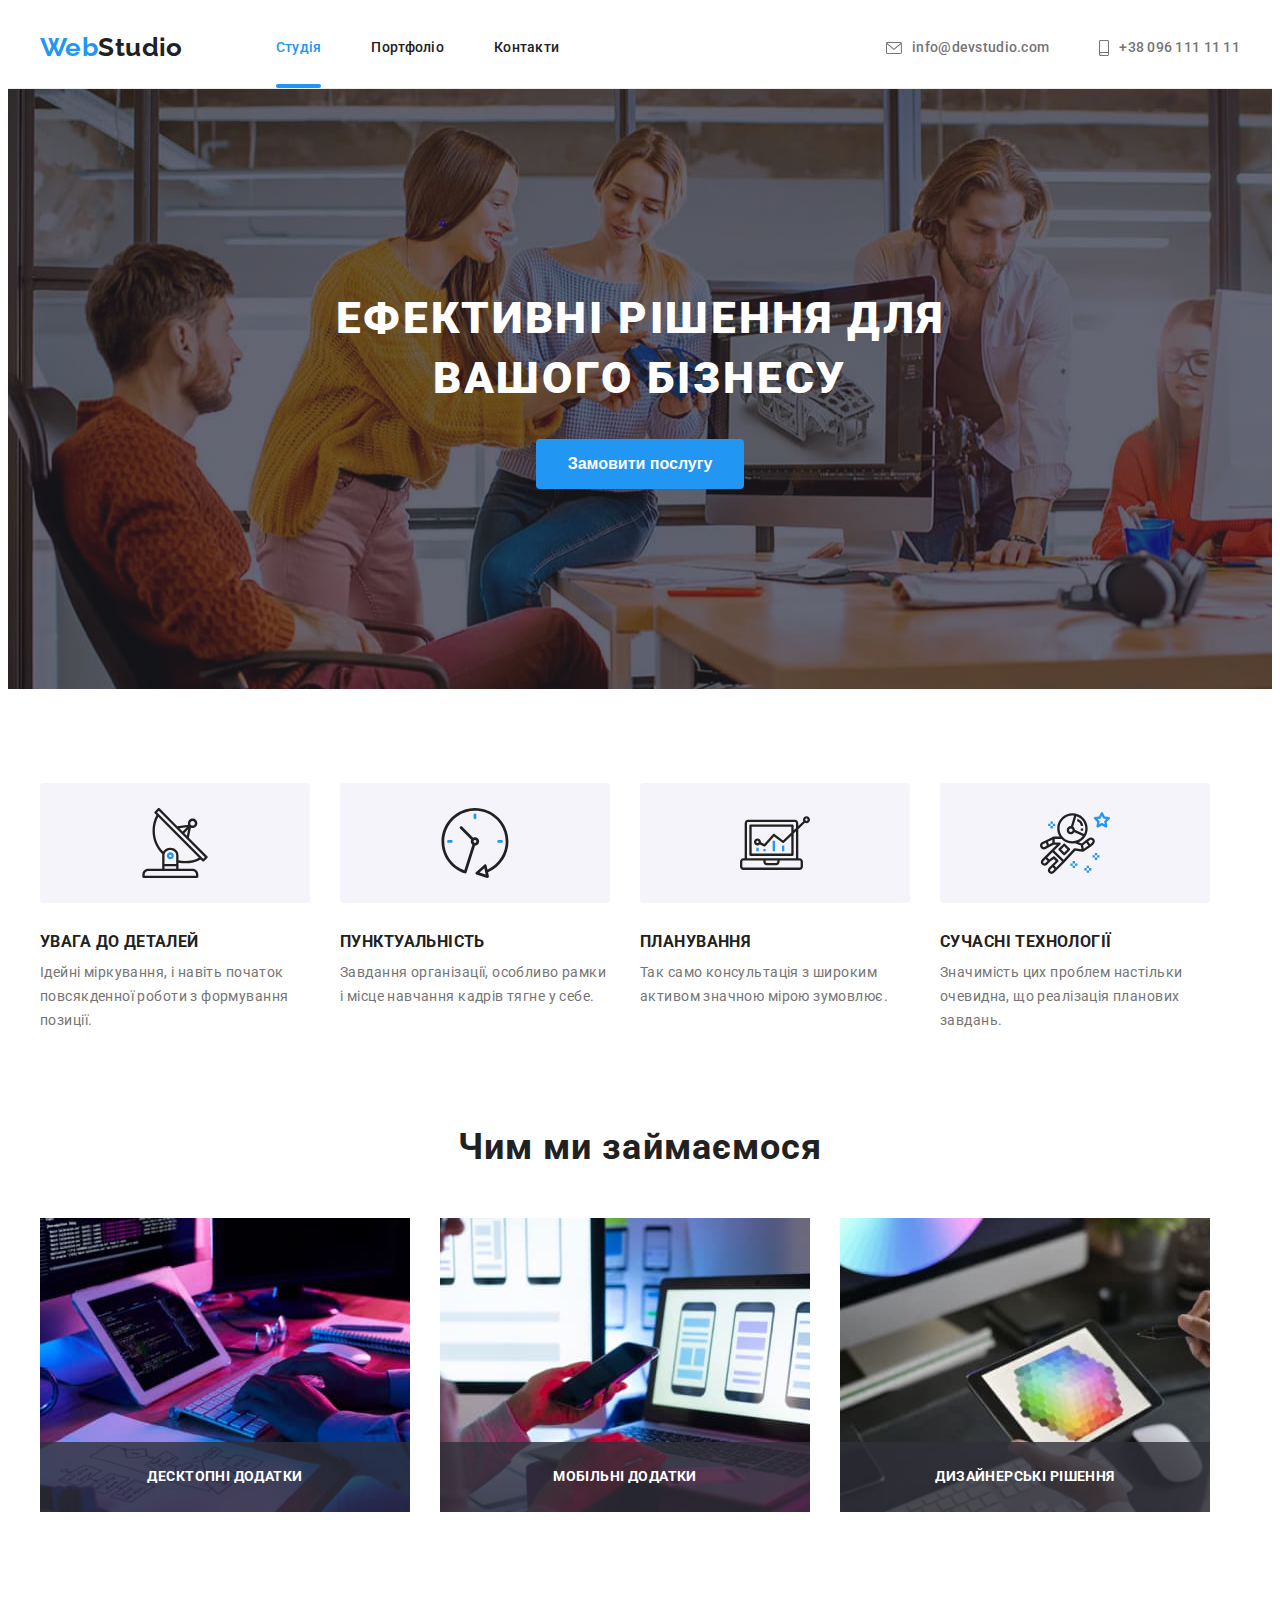
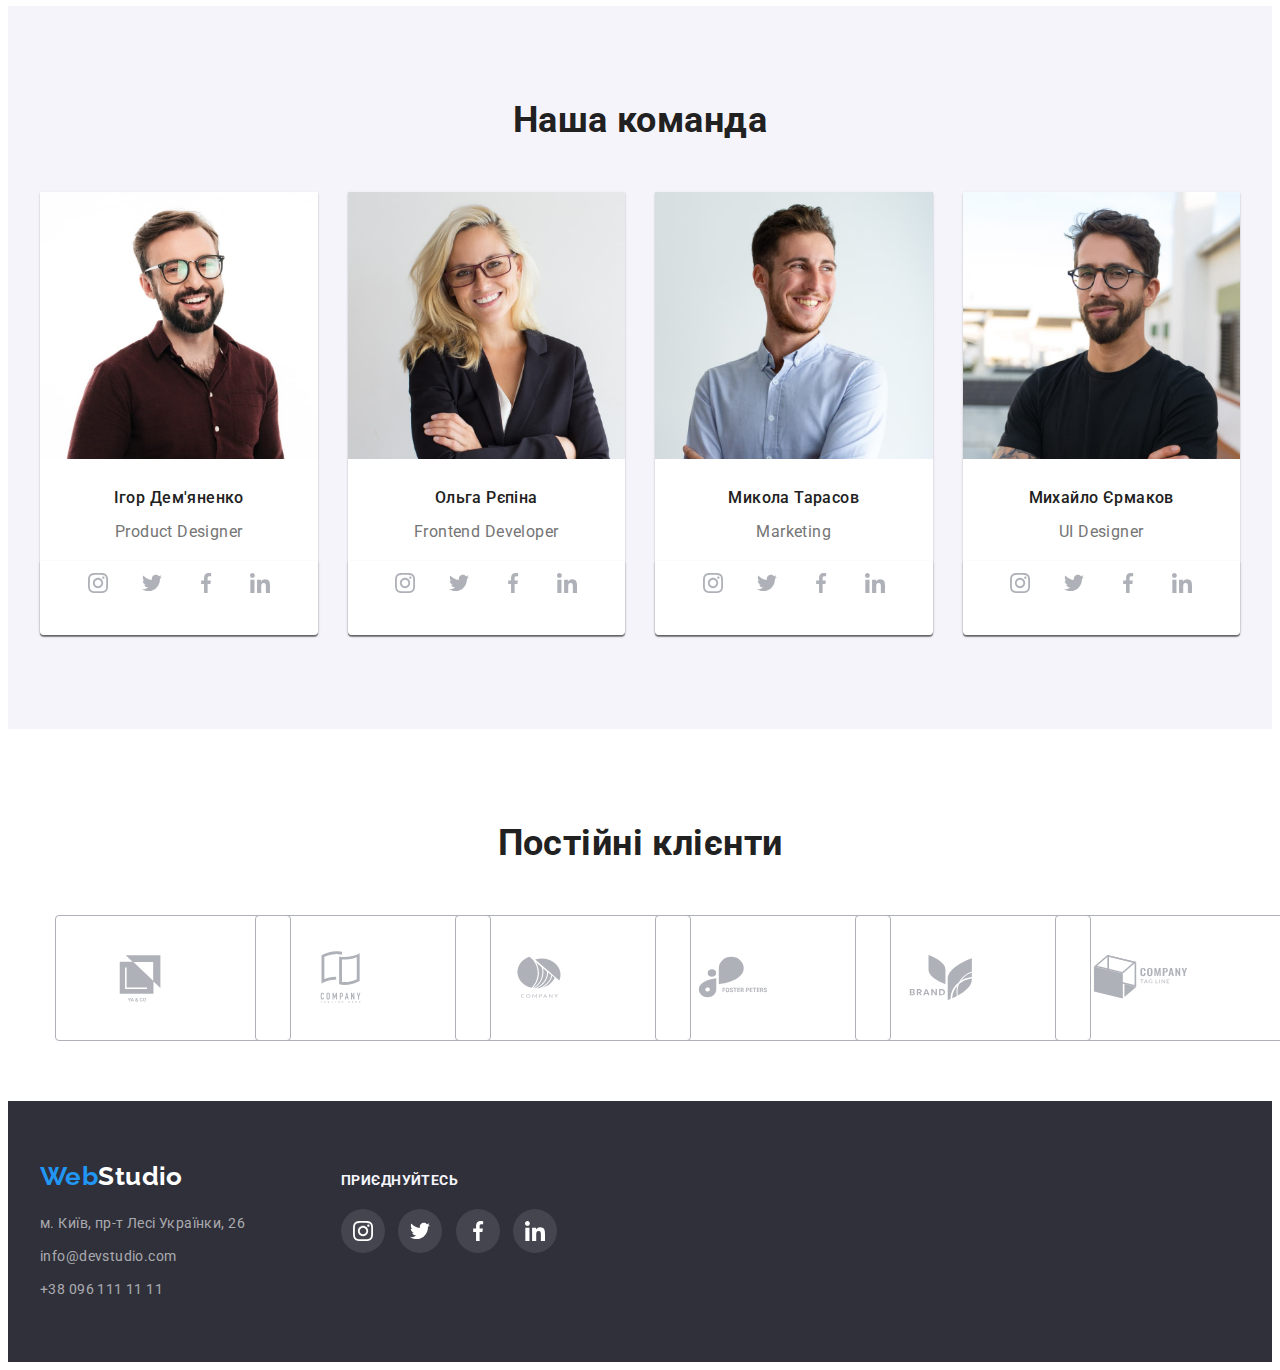
==== index.html @ e8ef4689 "change" ====
<!DOCTYPE html>
<html lang="uk">
<head>
    <meta charset="UTF-8">
    <meta http-equiv="X-UA-Compatible" content="IE=edge">
    <meta name="viewport" content="width=device-width, initial-scale=1.0">
    <title>WebStudio</title>
    <link rel="preconnect" href="https://fonts.googleapis.com">
    <link rel="preconnect" href="https://fonts.gstatic.com" crossorigin>
    <link href="https://fonts.googleapis.com/css2?family=Raleway:wght@700&family=Roboto:wght@400;500;700;900&display=swap" rel="stylesheet">
    <link rel="stylesheet" href="https://cdnjs.cloudflare.com/ajax/libs/modern-normalize/1.1.0/modern-normalize.min.css" integrity="sha512-wpPYUAdjBVSE4KJnH1VR1HeZfpl1ub8YT/NKx4PuQ5NmX2tKuGu6U/JRp5y+Y8XG2tV+wKQpNHVUX03MfMFn9Q==" crossorigin="anonymous" referrerpolicy="no-referrer" />
    <link rel="stylesheet" href="./css/style.css">
</head>
<body>
    <!--Шапка-->
    <header class="head-top">
    <div class="container main-nav">   
        <a href="./index.html" class="logo"> <span class="logo-web">Web</span>Studio</a>
        <!--Навігація по сайті-->
        <nav class="nav">
            <ul class="site-nav">
                <li class="item-nav">
                   <a href="./index.html" class="header-link  navs-item current">Студія</a> 
                </li>
                <li class="item-nav">
                    <a href="./portfolio.html" class="header-link after navs-item  ">Портфоліо</a>
                </li>
                <li class="item-nav">
                    <a href="" class="header-link navs-item after ">Контакти</a>
                </li>
            </ul>
        </nav>
        <!--Контакти-->
        <ul class="auth-nav">
            <li class="item-nav">
                <a href="mailto:info@devstudio.com" class="header-link"><svg width="16" height="12" class="icon-mail">
                    <use href="./images/icons.svg#icon-letter"></use>
                 </svg>info@devstudio.com</a>
            </li>
            <li class="item-nav">
                <a href="tel:+380961111111" class="header-link"><svg width="10" height="16" class="icon-mail">
                    <use href="./images/icons.svg#icon-tel"></use>
                 </svg>+38 096 111 11 11</a>
            </li>
        </ul>
    </div>
    </header>
    <main>
        <!--Герой-->
    
        <section class="section section-hero ">
            <h1 class="hero-title">Ефективні рішення для вашого бізнесу</h1>
            <button type="button" class="button-style" data-modal-open>Замовити послугу</button>
        </section>


    <section class="section section-benefits ">
        <div class="container">
            <!--Наші переваги-->
            <h2 class="title-benefits visually-hidden">Наші переваги</h2>
            <ul class="list-benefits">         
                <li class="list-item">
                    <div class="privileges-item">
                    <svg width="70" height="70" class="our-icons" >
                        <use class="our" href="./images/icons.svg#icon-antenna"></use>
                    </svg>
                    </div>
                    <h3 class="list-title">УВАГА ДО ДЕТАЛЕЙ</h3>
                    <p class="paragraph">Ідейні міркування, і навіть початок  повсякденної роботи з формування позиції.</p>
                </li>               
                <li class="list-item">
                    <div class="privileges-item">
                    <svg width="70" height="70" class="our-icons" >
                        <use href="./images/icons.svg#icon-clock"></use>
                    </svg>
                    </div>
                    <h3 class="list-title">ПУНКТУАЛЬНІСТЬ</h3>
                    <p class="paragraph">Завдання організації, особливо рамки і місце навчання кадрів тягне у себе.</p>
                </li>
                <li class="list-item">
                    <div class="privileges-item">
                    <svg width="70" height="70" class="our-icons">
                        <use href="./images/icons.svg#icon-diagram"></use>
                    </svg>
                    </div>
                    <h3 class="list-title">ПЛАНУВАННЯ</h3>
                    <p class="paragraph">Так само консультація з широким активом значною мірою зумовлює.</p>
                </li>
                <li class="list-item">
                    <div class="privileges-item">
                    <svg width="70" height="70" class="our-icons">
                        <use href="./images/icons.svg#icon-astronaut"></use>
                    </svg>
                    </div>
                    <h3 class="list-title">СУЧАСНІ ТЕХНОЛОГІЇ</h3>
                    <p class="paragraph">Значимість цих проблем настільки очевидна, що реалізація планових завдань.</p>
                </li>
            </ul>
        </div>
    </section>
        <!--Чим ми займаємося-->
    <section class="section section-work nopadding">
        <div class="container">
            <h2 class="section-work-title">Чим ми займаємося</h2>
            <ul class="list-work">
                <li class="item-do">
                    <div class="item-div-img">
                        <img  class="img-item" src="./images/img.jpg" width="370" height="294" alt="Верстка">
                    </div>
                    <div class="item-p">
                        <p class="paragraph-item">Десктопні додатки</p>
                    </div>
                </li>
                <li class="item-do">
                    <div class="item-div-img">
                        <img  class="img-item" src="./images/img2.jpg" width="370" height="294" alt="Дизайн">
                    </div>
                    <div class="item-p">
                        <p class="paragraph-item">Мобільні додатки</p>
                    </div>
                </li>
                <li class="item-do">
                    <div class="item-div-img">
                        <img  class="img-item" src="./images/img3.jpg" width="370" height="294" alt="Оформлення">
                    </div>
                    <div class="item-p">
                        <p class="paragraph-item">Дизайнерські рішення</p>
                    </div>
                </li>
            </ul>
        </div>
    </section>
        <!--Наша команда-->
    <section class="section section-team">
        <div class="container">
            <h2 class="section-title">Наша команда</h2>
            <ul class="team">
                <li class="team-list">
                    <img class="team-picks" src="./images/igor.jpg" width="270" height="260" alt="Ігор Дем'яненко">
                    <h3 class="team-title">Ігор Дем'яненко</h3>
                    <p class="paragraph-team">Product Designer</p>
                    <ul class="team-list team-list-socialm">
                        <li class="team-item-socialm">
                            <a href="#" class="team-soc-link link">
                                <svg width="20" height="20" class="team-soc-icon">
                                <use href="./images/icons.svg#icon-instagram"></use>
                                </svg>
                            </a>
                        </li>
                        <li class="team-item-socialm">
                            <a href="#" class="team-soc-link link">
                                <svg  width="20" height="20" class="team-soc-icon">
                                <use href="./images/icons.svg#icon-twitter-1"></use>
                                </svg>
                            </a>
                        </li>
                        <li class="team-item-socialm">
                            <a href="#" class="team-soc-link link">
                                <svg  width="20" height="20" class="team-soc-icon">
                                <use href="./images/icons.svg#icon-facebook"></use>
                                </svg>
                            </a>
                        </li>
                        <li class="team-item-socialm">
                            <a href="#" class="team-soc-link link">
                                <svg width="20" height="20" class="team-soc-icon">
                                <use href="./images/icons.svg#icon-linkedin"></use>
                                </svg>
                            </a>
                        </li>
                    </ul>
                </li>
                <li class="team-list">
                    <img class="team-picks" src="./images/olga.jpg" width="270" height="260" alt="Ольга Рєпіна">
                    <h3 class="team-title">Ольга Рєпіна</h3>
                    <p class="paragraph-team">Frontend Developer</p>
                    <ul class="team-list team-list-socialm">
                        <li class="team-item-socialm">
                            <a href="#" class="team-soc-link link">
                            <svg width="20" height="20" class="team-soc-icon">
                            <use href="./images/icons.svg#icon-instagram"></use>
                            </svg>
                            </a>
                        </li>
                        <li class="team-item-socialm">
                            <a href="#" class="team-soc-link link">
                                <svg  width="20" height="20" class="team-soc-icon">
                                <use href="./images/icons.svg#icon-twitter-1"></use>
                                </svg>
                            </a>
                        </li>
                        <li class="team-item-socialm">
                            <a href="#" class="team-soc-link link">
                                <svg  width="20" height="20" class="team-soc-icon">
                                <use href="./images/icons.svg#icon-facebook"></use>
                                </svg>
                            </a>
                        </li>
                        <li class="team-item-socialm">
                            <a href="#" class="team-soc-link link">
                                <svg width="20" height="20" class="team-soc-icon">
                                <use href="./images/icons.svg#icon-linkedin"></use>
                                </svg>
                            </a>
                        </li>
                    </ul>
                </li>
                <li class="team-list">
                    <img class="team-picks" src="./images/mykola.jpg" width="270" height="260" alt="Микола Тарасов">
                    <h3 class="team-title">Микола Тарасов</h3>
                    <p class="paragraph-team">Marketing</p>
                    <ul class="team-list team-list-socialm">
                        
                        <li class="team-item-socialm">
                            <a href="#" class="team-soc-link link">
                                <svg width="20" height="20" class="team-soc-icon">
                                <use href="./images/icons.svg#icon-instagram"></use>
                                </svg>
                                </a>
                        </li>
                        <li class="team-item-socialm">
                            <a href="#" class="team-soc-link link">
                                <svg  width="20" height="20" class="team-soc-icon">
                                <use href="./images/icons.svg#icon-twitter-1"></use>
                                </svg>
                            </a>
                        </li>
                        <li class="team-item-socialm">
                            <a href="#" class="team-soc-link link">
                                <svg  width="20" height="20" class="team-soc-icon">
                                <use href="./images/icons.svg#icon-facebook"></use>
                                </svg>
                            </a>
                        </li>
                        <li class="team-item-socialm">
                            <a href="#" class="team-soc-link link">
                                <svg width="20" height="20" class="team-soc-icon">
                                <use href="./images/icons.svg#icon-linkedin"></use>
                                </svg>
                            </a>
                        </li>
                    </ul>
                </li>
                <li class="team-list">
                    <img class="team-picks" src="./images/mykhailo.jpg" width="270" height="260" alt="Михайло Єрмаков">
                    <h3 class="team-title">Михайло Єрмаков</h3>
                    <p class="paragraph-team">UI Designer</p>
                    <ul class="team-list team-list-socialm">
                        
                        <li class="team-item-socialm">
                            <a href="#" class="team-soc-link link">
                                <svg width="20" height="20" class="team-soc-icon">
                                <use href="./images/icons.svg#icon-instagram"></use>
                                </svg>
                                </a>
                        </li>
                        <li class="team-item-socialm">
                            <a href="#" class="team-soc-link link">
                                <svg  width="20" height="20" class="team-soc-icon">
                                <use href="./images/icons.svg#icon-twitter-1"></use>
                                </svg>
                            </a>
                        </li>
                        <li class="team-item-socialm">
                            <a href="#" class="team-soc-link link">
                                <svg  width="20" height="20" class="team-soc-icon">
                                <use href="./images/icons.svg#icon-facebook"></use>
                                </svg>
                            </a>
                        </li>
                        <li class="team-item-socialm">
                            <a href="#" class="team-soc-link link">
                                <svg width="20" height="20" class="team-soc-icon">
                                <use href="./images/icons.svg#icon-linkedin"></use>
                                </svg>
                            </a>
                        </li>
                    </ul>
                </li>
            </ul>
        </div>
    </section>
    <!--Постійні клієнти-->
    <section class="section section-clients">
        <div class="container clients-div">
        <h2 class="client-title">Постійні клієнти</h2>
            <ul class="list-client">
                <li class="company ">
                 <a class="client-item" href="#">
                    <svg class="icon-clients" >
                        <use href="./images/icons.svg#icon-Logo1n"></use>
                    </svg>
                 </a>
                </li>
                <li class="company">
                    <a class="client-item" href="#">
                        <svg class="icon-clients" >
                            <use href="./images/icons.svg#icon-Logo-2"></use>
                        </svg>
                     </a>                
                </li>
                <li class="company">
                    <a class="client-item" href="#">
                        <svg class="icon-clients" >
                            <use href="./images/icons.svg#icon-Logo-3"></use>
                        </svg>
                     </a>      
                </li>
                <li class="company">
                    <a class="client-item" href="#">
                        <svg class="icon-clients">
                            <use href="./images/icons.svg#icon-Logo4"></use>
                        </svg>
                     </a>      
                </li>
                <li class="company">
                    <a class="client-item" href="#">
                        <svg class="icon-clients" >
                            <use href="./images/icons.svg#icon-Logo-5"></use>
                        </svg>
                     </a>      
                </li>
                <li class="company">
                    <a class="client-item" href="#">
                        <svg class="icon-clients" >
                            <use href="./images/icons.svg#icon-Logo-6"></use>
                        </svg>
                     </a>      
                </li>
            </ul>
        </div>
    </section>
</main>
    <!--Підвал-->
    <footer class="footer">
        <div class="container footer-item">
        <div class="adress-div">
            <a href="./index.html" class="logo-footer"><span class="logo-web">Web</span>Studio</a>
            <address class="address">
                <ul class="site-nav-footer">
                    <li>
                        <a href="https://goo.gl/maps/zZceFbnyoAsrNm7R6" class="address-items" rel="noreferrer noopener" target="_blank">м. Київ, пр-т Лесі Українки, 26</a>
                    </li>
                    <li>
                        <a href="mailto:info@devstudio.com" class="address-items">info@devstudio.com</a>
                    </li>
                    <li>
                        <a href="tel:+380961111111" class="address-items">+38 096 111 11 11</a>
                    </li>
                </ul>
            </address>
        </div>
            <div class="div-fot">
                <p class="footer-paragraph">приєднуйтесь</p>
                <ul class="footer-list">
                    <li class="footer-soc-lincs">
                        <a class="footer-icon-linc" href="#">
                            <svg class="icons-svg" width="20" height="20">
                                <use href="./images/icons.svg#icon-instagram"></use>
                            </svg>
                        </a>
                    </li>
                    <li class="footer-soc-lincs">
                        <a class="footer-icon-linc" href="#">
                            <svg  class="icons-svg" width="20" height="20">
                                <use href="./images/icons.svg#icon-twitter-1"></use>
                            </svg>
                        </a>
                    </li>
                    <li class="footer-soc-lincs">
                        <a class="footer-icon-linc" href="#">
                            <svg class="icons-svg" width="20" height="20">
                                <use href="./images/icons.svg#icon-facebook"></use>
                            </svg>
                        </a>
                    </li>
                    <li class="footer-soc-lincs">
                        <a class="footer-icon-linc" href="#">
                            <svg class="icons-svg" width="20" height="20">
                                <use href="./images/icons.svg#icon-linkedin"></use>
                            </svg>
                        </a>
                    </li>
                </ul>
            </div>
        </div>
        </footer>
        <div class="backdrop is-hidden" data-modal>
                <div class="modal">
                    <button type="button" class="close" data-modal-close>
                        <svg class="icons-svg-char" >
                            <use href="./images/icons.svg#icon-char"></use>
                        </svg>
                        </button>
                </div>
            </div> 
            <script src="./js/modal.js"></script> 
</body>
</html>
---- css/style.css ----
:root {
    --primary-text-color: #212121;
    --acent-color: #2196F3;
    --secondary-texy-color:#757575;
    --primary-fon-color: #ffffff;
    --secondary-fon-col: #F5F4FA;
    --darc-fon-color:#2F303A;
    --adres-color:rgba(255, 255, 255, 0.6);
    --work-fon-color:#F5F5F5;
    --header-border-color:#ECECEC;
    --color-cards-border: #EEEEEE;
    --background-color-hero: #C4C4C4;
    --border-clients-color: #AFB1B8;
    --bacjground-color-footer-lincs: rgba(255, 255, 255, 0.1);
    --primery-icon-color:#AFB1B8;
    --background-color-img: rgba(47, 48, 58, 0.8);
    --background-color-img-overley:rgba(33, 150, 243, 0.9);
    --background-color-modal-window: rgba(0, 0, 0, 0.2);
    --primary-cubic-bezir: cubic-bezier(0.4, 0, 0.2, 1);  
    --primary-padding-bottom: 10px;
    
    

}
/* Палітра кольорів сайту */
/* Колір header : #FFFFFF; */
/* Колір секції наші переваги, і footer :  #2F303A */
/* Колір секцій наші переваги, чим ми займаємося :  #F5F5F5; */
/* Колір секції Наша команда : #F5F4FA */
/* Акцент: #2196F3; */
/* колір тексту: #2196F3; */
/* колір другорядного тексту: #757575; */


/* ------------index.html------------*/

body {
    font-family: 'Roboto', 'sans-serif';
    color: var(--primary-text-color);
    background-color:var(--primary-fon-color);
    font-weight: 400;
    font-size: 14px;
    line-height: 1.7;
    letter-spacing: 0.03em;
}

h1, h2, h3, h4, h5, h6, p {
    margin: 0;
    
}

ul {
    padding: 0;
    margin: 0;
   

}
.section {
    padding-top: 94px;
    padding-bottom:  94px;
}


/* ------------Шапка------------*/
header .auth-nav {
    display: flex;
}

.head-top  {
    background-color: var(--primary-fon-color);
    border-bottom: 1px solid var(--header-border-color);
    
}


.logo {
    font-family: 'Raleway', 'sans-serif';
    font-weight: 700;
    font-size: 26px;
    line-height: 1.2;
    text-decoration: none;
    color: var(--primary-text-color); 
    margin-right: 93px;   
}
.logo-web {
    color: var(--acent-color)
}



/* ------------Навігація по сайті------------*/


.main-nav {
    display: flex;
    align-items: center;
}

.site-nav {
    color: var(--primary-text-color);
    display: flex;      
}

.nav {
    margin-right: auto;
}

.site-nav .item-nav:not(:last-child) {
    margin-right: 50px;
}

.site-nav .header-link,
.site-nav {
    color: var(--primary-text-color);   
   
}

.site-nav .header-link:hover,
.site-nav .header-link:focus {
    color: var(--acent-color);
}

.header-link:active {
    color: var(--acent-color);
}
.header-link {
    display: block;
    padding-top: 32px;
    padding-bottom: 32px;
    font-weight: 500;
    font-size: 14px;
    line-height: 1.14;
    letter-spacing: 0.02em;

    transition-property: background-color ;
    transition-duration: 250ms;
    transition-timing-function: cubic-bezier(0.4, 0, 0.2, 1); 
}

.auth-nav .item-nav + .item-nav {
    margin-left: 50px;
} 


.navs-item {
    position: relative;
    
}

.current::after {
    position: absolute;
    content: '';
    bottom: 0;
    left: 0;
    width: 100%;
    height: 4px;
    border-radius: 2px;
    background-color: var(--acent-color);

    
}


.navs-item.after::after {
    content: '';
    position: absolute;
    width: 100%;
    height: 4px;
    bottom: 0;
    left: 0;
    border-radius: 2px;
    background-color: var(--acent-color);
    transform: scaleX(0);
    transition: transform 250ms cubic-bezier(0.4, 0, 0.2, 1);
    display: block;
}
 
.navs-item.after:hover::after {
    transform: scaleX(1);
  }

.navs-item:hover::after,
.navs-item:focus::after
{
    display: inline-block;
}
      
/* ------------Контатки------------*/

.main-nav {
    justify-content: center;
}

.auth-nav .header-link,
.auth-nav  {
    color: var(--secondary-texy-color);
}



 

.auth-nav .header-link:hover,
.auth-nav .header-link:focus 
{
    color: var(--acent-color);
    fill: var(--acent-color);
} 

.site-nav .header-link.current {
    color: var(--acent-color);
}

.header-link {
    text-decoration: none;

    transition-property: color ;
    transition-duration: 250ms;
    transition-timing-function: linear; 
}
.site-nav,
.auth-nav,
.list-benefits,
.team-list,
.buttons-filter,
.photos-list,
.list-work,
.site-nav-footer,
.list-client,
.footer-list
{
    list-style: none;
}


.icon-mail {
    margin-right: 10px;

    transition: fill 250ms cubic-bezier(0.4, 0, 0.2, 1);
}






.header-link {
    display: flex;
    align-items: center;
    justify-content: center;
}


.header-link:focus,
.header-link:hover
 {
    fill: var(--acent-color);
}

.header-link {
     fill: var(--secondary-texy-color); 
}

/* ------------Декоративні елементи------------*/





/* ------------Герой------------*/

 .section-hero {

    background-image: linear-gradient(rgba(47, 48, 58, 0.4),
    rgba(47, 48, 58, 0.4)),
    url(../images/hero.jpg) ;
    background-repeat: no-repeat; 
    background-size: cover;
    background-color: var(--darc-fon-color); 
    text-align: center; 
    padding-top: 200px;
    padding-bottom:200px;
    max-width: 1600px;
    margin: 0 auto;
    
}

.section .section-hero {
    padding: 0;
    
}

.hero-title {
    color: var(--primary-fon-color);
    max-width: 696px;
    font-weight: 900;
    font-size: 44px;
    line-height: 1.36;
    letter-spacing: 0.06em;
    text-transform: uppercase;
    margin-bottom: 30px;
    margin-left: auto;
    margin-right: auto;
    
}


/* ------------Кнопи------------*/

/* ------------Кнопки портфоліо------------*/
.buttons-filter  .button {
    font-weight: 500;
    font-size: 16px;
    line-height: 1.62;
    color: var(--primary-text-color);
    background-color: var(--secondary-fon-col);
    border: none;

    transition: color 250ms cubic-bezier(0.4, 0, 0.2, 1);  
}

.button {
    background-color: var(--secondary-fon-col);
    
}

.button-filter:hover,
.button-filter:focus,
.button-filter:active
 {
    background-color:var(--acent-color);
    color: var(--primary-fon-color);
    box-shadow: 0px 3px 1px 
    rgba(0, 0, 0, 0.1), 0px 1px 2px 
    rgba(0, 0, 0, 0.08), 0px 2px 2px 
    rgba(0, 0, 0, 0.12);
    border-radius: 4px;
 }
 .button-filter {
    font-family: 'Roboto', 'sans-serif';
    border: 0;
    font-weight: 500;
    font-size: 16px;
    line-height:1.62;
    text-align: center;
    border-radius: 4px;
    cursor: pointer;
    max-height: 38px;
    padding-top: 6px;
    padding-bottom: 6px;
    padding-left: 22px;
    padding-right: 22px;
    
 }
 .button-all {
    width: 73px;
    padding-left: 25px;
    padding-right: 25px;

    transition-property: background-color, color ;
    transition-duration: 250ms;
    transition-timing-function: cubic-bezier(0.4, 0, 0.2, 1); 
}
.button-web {
    width: 125px;

    transition-property: background-color, color ;
    transition-duration: 250ms;
    transition-timing-function: cubic-bezier(0.4, 0, 0.2, 1); 
}
.button-adds {
    width: 112px;

    transition-property: background-color, color ;
    transition-duration: 250ms;
    transition-timing-function: cubic-bezier(0.4, 0, 0.2, 1); 
}
.button-dysain {
    width: 103px;

    transition-property: background-color, color ;
    transition-duration: 250ms;
    transition-timing-function: cubic-bezier(0.4, 0, 0.2, 1); 
}
.button-market {
    width: 130px;

    transition-property: background-color, color ;
    transition-duration: 250ms;
    transition-timing-function: cubic-bezier(0.4, 0, 0.2, 1); 
    
}

 /* ------------Кнопка секції герой------------*/

.button-style {

    background-color: var(--acent-color);
    color: var(--primary-fon-color);
    border: none;
    cursor: pointer;
    font-weight: 700;
    font-size: 16px;
    line-height: 1.87;
    display: inline-block;
    background: var(--acent-color);
    border-radius: 4px;
    max-width: 216px;
    max-height: 50px;
    padding: 10px 32px;

    transition-property: background-color, color ;
    transition-duration: 250ms;
    transition-timing-function: cubic-bezier(0.4, 0, 0.2, 1);

    
}   
.button-style:hover,
.button-style:focus,
.button-style:active
 {
    background-color: var(--secondary-fon-col);
    color: var(--primary-text-color);
    box-shadow: 0px 4px 4px rgba(0, 0, 0, 0.15);
    border-radius: 4px;
}
/* ------------Наші переваги------------*/



.list-benefits {
    display: flex;    
}
.list-item {
    width: 270px;
}

.list-benefits .list-item:not(:last-child) {
     margin-right: 30px;

}

.visually-hidden { 
    position: absolute;
    width: 1px;
    height: 1px;
    margin: -1px;
    border: 0;
    padding: 0;
    white-space: nowrap;
    clip-path: inset(100%);
    clip: rect(0 0 0 0);
    overflow: hidden;
}

.list-title {
    font-weight: 700;
    line-height: 1.14;
    text-transform: uppercase;
    color: var(--primary-text-color);
    margin-bottom:var(--primary-padding-bottom) ;
}
.paragraph {
    
    color: var(--secondary-texy-color);

}

  
.privileges-item {
    display: flex;
    justify-content: center;
    align-items: center;
    margin-bottom: 30px;
    width: 270px;
    height: 120px;
    background: #F5F4FA;
    border-radius: 4px;
    
}



/* ------------Чим ми займаємося------------*/

.nopadding {
    padding-top: 0px;
}

.section-work-title {
    font-weight: 700;
    font-size: 36px;
    line-height: 1.16;
    letter-spacing: 0.03em;
    
}

.section-work-title {
    margin-bottom: 50px;
    text-align: center;
}
.list-work { 
    display:flex;    
    
}
.list-work .item-do {
    margin-right: 30px;
}
.list-work .item-do:last-child {
    margin-right: 0;
}

.img-item,
.team-picks {
    display: block;
    width: 100%;
    height: auto;
}

.paragraph-item {
   display: block;
font-weight: 700;
font-size: 14px;
line-height: 1.14;
letter-spacing: 0.03em;
text-transform: uppercase;

color: var(--primary-fon-color)
}



.item-do {
    position: relative;
   
}


.item-p {
    display: flex;
    width: 100%;
    height: 70px;
    align-items: center;
    justify-content: center;
    
    position: absolute;
    bottom: 0;
    
}

.item-div-img::after {
    content: '';
    background-color: rgba(47, 48, 58, 0.8);
    position: absolute;
    display:inline-block;
    width: 100%;
    height: 70px;
    bottom: 0;
}

/* ------------Наша команда------------*/

.section-team {
    background-color: var(--secondary-fon-col);        
}

.section-title {
    font-weight: 700;
    font-size: 36px;
    line-height: 1.16;
    text-align: center;
    margin-bottom: 50px;
}

.paragraph-team {
    font-size: 16px;
    text-align: center;
    color: var(--secondary-texy-color); 
    margin-bottom: 16px;
}
.team-title {
    font-size: 16px;
    font-weight: 500;
    line-height: 1.18;
    text-align: center;
    margin-bottom:var(--primary-padding-bottom) ;    
}
.team {
    display: flex;
    justify-content: center;
}
.team .team-list:not(:last-child) {
    margin-right: 30px;
}
.team-picks {
    margin-bottom: 30px;
}
.team-list {
    box-shadow: 
    0px 1px 3px
    rgba(0, 0, 0, 0.12),
    0px 1px 1px rgba(0, 0, 0, 0.14),
    0px 2px 1px rgba(0, 0, 0, 0.2);
border-radius: 0px 0px 4px 4px;
background-color: var(--primary-fon-color);

}

.team-list-socialm {
    display: flex;
    justify-content: center;
    align-items: center;
}

.team-item-socialm {
 width: 44px;
 height: 44px;
}

.team-list-socialm {
    padding-bottom: 30px;
}


.team-item-socialm:not(:last-child) {
margin-right: 10px;
}
.team-soc-link  {
    width: 100%;
    height: 100%;  
    display: flex;
    border-radius: 50%;
    justify-content: center;
    align-items: center;

    transition: background-color 250ms cubic-bezier(0.4, 0, 0.2, 1);
      
    


}
.team-soc-link:focus,
.team-soc-link:hover {
    background-color: var(--acent-color);
} 

.team-soc-link:hover .team-soc-icon {
    fill: var(--primary-fon-color);
}


.team-soc-link:focus .team-soc-icon {
    fill: var(--primary-fon-color);
}

.team-soc-icon {
    fill: var(--primery-icon-color);
    transition: fill 250ms cubic-bezier(0.4, 0, 0.2, 1);
}

/* ------------Наші клієнти------------*/

.client-title {
    font-size: 36px;
    line-height: 1.16;
    text-align: center;
    display: flex;
    justify-content: center;
    align-items: center;
    margin-bottom: 50px;
}

.clients-div {
    background-color: var(--primary-fon-color);
}


.list-client {
    display: flex;
    justify-content: center;
    align-items: center;
}


.icon-clients {
    width: 106px;
    height: 60px;  
    fill: var(--primery-icon-color);

    transition: fill 250ms cubic-bezier(0.4, 0, 0.2, 1);
}

.company {
    width: 170px;
    height: 92px;
    
    
    
}

.client-item {
    width: 100%;
    height: 100%;  
    display: flex;
    padding:  16px 32px;
    border: 1px solid var(--border-clients-color);
    border-radius: 4px;
    
    align-items: center;

    transition: border 250ms cubic-bezier(0.4, 0, 0.2, 1),
    fill 250ms cubic-bezier(0.4, 0, 0.2, 1);

    
    }


.company:not(:last-child) {
    margin-right: 30px;
}



.client-item:hover {
    border: 1px solid var(--acent-color);
}

.client-item:focus {
    border: 1px solid var(--acent-color);
}



.client-item:hover .icon-clients {
    fill: var(--acent-color);
}


.client-item:focus .icon-clients {
    fill: var(--acent-color);
}

.client-item:hover  {
    border-radius: 4px;
    fill: var(--acent-color);
}


/* ------------Підвал------------*/

.footer {
    background-color: var(--darc-fon-color); 
    padding-top: 60px;
    padding-bottom: 60px; 
}

.footer-item > .logo-footer {
    margin-bottom: 20px;
    
}


.logo-footer {
    font-family: 'Raleway', 'sans-serif';
    font-weight: 700;
    font-size: 26px;
    line-height: 1.2;
    color: var(--primary-fon-color);
    text-decoration: none;
    display: inline-block;
    
}

.site-nav-footer > li:not(:last-child) {
    margin-bottom: 9px;
    
}


.address {
    font-style: normal;
    width: 231px;

     
    
}
.address-item {
    color: var(--primary-fon-color);
    text-decoration: none;

    
}

.address-items {
    color: var(--adres-color); 
    text-decoration: none;   

    transition-property: color ;
    transition-duration: 250ms;
    transition-timing-function: linear;
}
.address-items:hover,
.address-items:focus {
    color: var(--acent-color);
}

.footer-paragraph {
    color:var(--secondary-fon-col);
    font-weight: 700;
    font-size: 14px;
    line-height: 1.14;
    letter-spacing: 0.03em;
    text-transform: uppercase;
    margin-bottom: 20px;
}

.footer-soc-lincs {
    display: inline-flex;
    justify-content: center;
    align-content: center;
    width: 44px;
    height: 44px;
    fill: var(--primary-fon-color);
    background-color:var(--bacjground-color-footer-lincs);
    border-radius: 50%;

    

}

.footer-icon-linc {
    fill: var(--primary-fon-color);

    transition-property: background-color ;
    transition-duration: 250ms;
    transition-timing-function: cubic-bezier(0.4, 0, 0.2, 1);

     
}


.footer-icon-linc:hover {
    background-color: var(--acent-color);
}
.footer-icon-linc:focus {
    background-color: var(--acent-color);
}


.footer-icon-linc {
    width: 100%;
    height: 100%;
    border-radius: 50%;
}

.footer-soc-lincs:not(:last-child) {
    margin-right: 10px;
    }

.footer-icon-linc {
    display: flex;
    justify-content: center;
    align-items: center;
}


.footer-item {
    align-items: baseline;
    display: flex;
}

.logo-footer {
    margin-bottom: 20px;
}

.div-fot .fot-portfolio {
    margin-bottom: 30px;
}

.div-fot {
    display: inline-block;
}


.adress-div {
    display: inline-block;
    margin-right: 70px;
}





/* --------Портфоліо--------- */
.pic-title {
    font-weight: 700;
    font-size: 18px;
    line-height: 2;
    letter-spacing: 0.06em;
    color: var(--primary-text-color);
    
}
.pic-paragraph {
    font-size: 16px;
    line-height: 1.87;
    color: var(--secondary-texy-color);  
}

.link-content:hover .paragraph-overley,
.link-content:focus .paragraph-overley
{
    transform: translateY(0);
}

.paragraph-overley {
    position: absolute;
    top: 0;
    
    
    font-weight: 400;
    font-size: 18px;
    line-height: 1.5;
    letter-spacing: 0.03em;
    color: var(--primary-fon-color);
    background-color: var(--background-color-img-overley);
    padding: 63px 24px;
    height: 101%;

    transform: translateY(100%);

    transition: transform 250ms cubic-bezier(0.4, 0, 0.2, 1);
    
}

.portfolio-overlay-div {
position: relative;
overflow: hidden;

}


/* --------Універсальні--------- */

.container {
    width: 1200px;
    padding-left:  15px;
    padding-right:  15px;
    margin: 0 auto;
    
}


.port {
    border: 1px solid var(--header-border-color);
    border-top: none;
    border-left: none;
    border-right: none;
}
.pic-list {
    display: flex;
    flex-wrap: wrap;       
}

.photos-list {
    width: 370px;
    height: 405px;
    margin-right: 30px;
    margin-bottom: 30px;
    
}

.photos-list:nth-child(3n) {
    margin-right: 0;
    
}
.photos-list:nth-last-child(-n+3) {
    margin-bottom: 0;
}
 

.link-content:hover {
    box-shadow: 0px 1px 1px
   rgba(0, 0, 0, 0.12), 0px 4px 4px
   rgba(0, 0, 0, 0.06), 1px 4px 6px
   rgba(0, 0, 0, 0.16);
}


.link-content:focus  {
    box-shadow: 0px 1px 1px
   rgba(0, 0, 0, 0.12), 0px 4px 4px
   rgba(0, 0, 0, 0.06), 1px 4px 6px
   rgba(0, 0, 0, 0.16);
}
.buttons-filters {
    display: flex;
    justify-content:center;
    margin-bottom: 50px;  
}
.buttons-filter:not(:first-child) {
    margin-left: 8px;
}

.portfolio-list {
    justify-content: center;
}


.cards {
    display: block;
    border: 1px solid var(--color-cards-border);
    border-top: none;
    width: 370px;
    height: 110px;
    padding-top: 20px;
    padding-bottom: 20px;
    padding-left: 24px;
    padding-right: 24px;
}

.cards> .pic-title {  
    margin-bottom: 4px;
}

.link-content {
    width: 100%;
    height: 100%;
    text-decoration: none;
    display: inline-block;
    
    transition-property: box-shadow ;
    transition-duration: 250ms;
    transition-timing-function: linear; 
}


/* --------Модальне вікно--------- */
.backdrop {
    position: fixed;
    top: 0;
    width: 100%;
    height: 100%;
    background-color: var(--background-color-modal-window);
    transition: opacity 250ms cubic-bezier(0.4, 0, 0.2, 1), visibility 250ms cubic-bezier(0.4, 0, 0.2, 1);
}
.modal {

    position: absolute;
    top: 50%;
    left: 50%;
    transform: translate(-50%, -50%) scale(1);
    height: 581px;
    width: 528px;
    background: var(--primary-fon-color);
    box-shadow: 0px 1px 3px rgb(0 0 0 / 12%), 0px 1px 1px rgb(0 0 0 / 14%), 0px 2px 1px rgb(0 0 0 / 20%);
    border-radius: 4px;
    transition: transform 250ms cubic-bezier(0.4, 0, 0.2, 1);
}


.backdrop.is-hidden .modal {
    transform: translate(-50%, -50%) scale(0) ;
}

.backdrop.is-hidden {
    opacity: 0;
    visibility: hidden;
    pointer-events: none;
    overflow: visible;
}
 .close {    
    position: absolute;
    width: 30px;
    height: 30px;
    top: 8px;
    right: 8px;
    fill: #000000;
    background: var(--primary-link-color);
    border: 1px solid rgba(0, 0, 0, 0.1);
    border-radius: 50%;
    display: flex;
    align-items: center;
    justify-content: center;
    cursor: pointer;
    padding: 6px;

} 

.icons-svg-char {
    width: 18px;
    height: 18px;
}
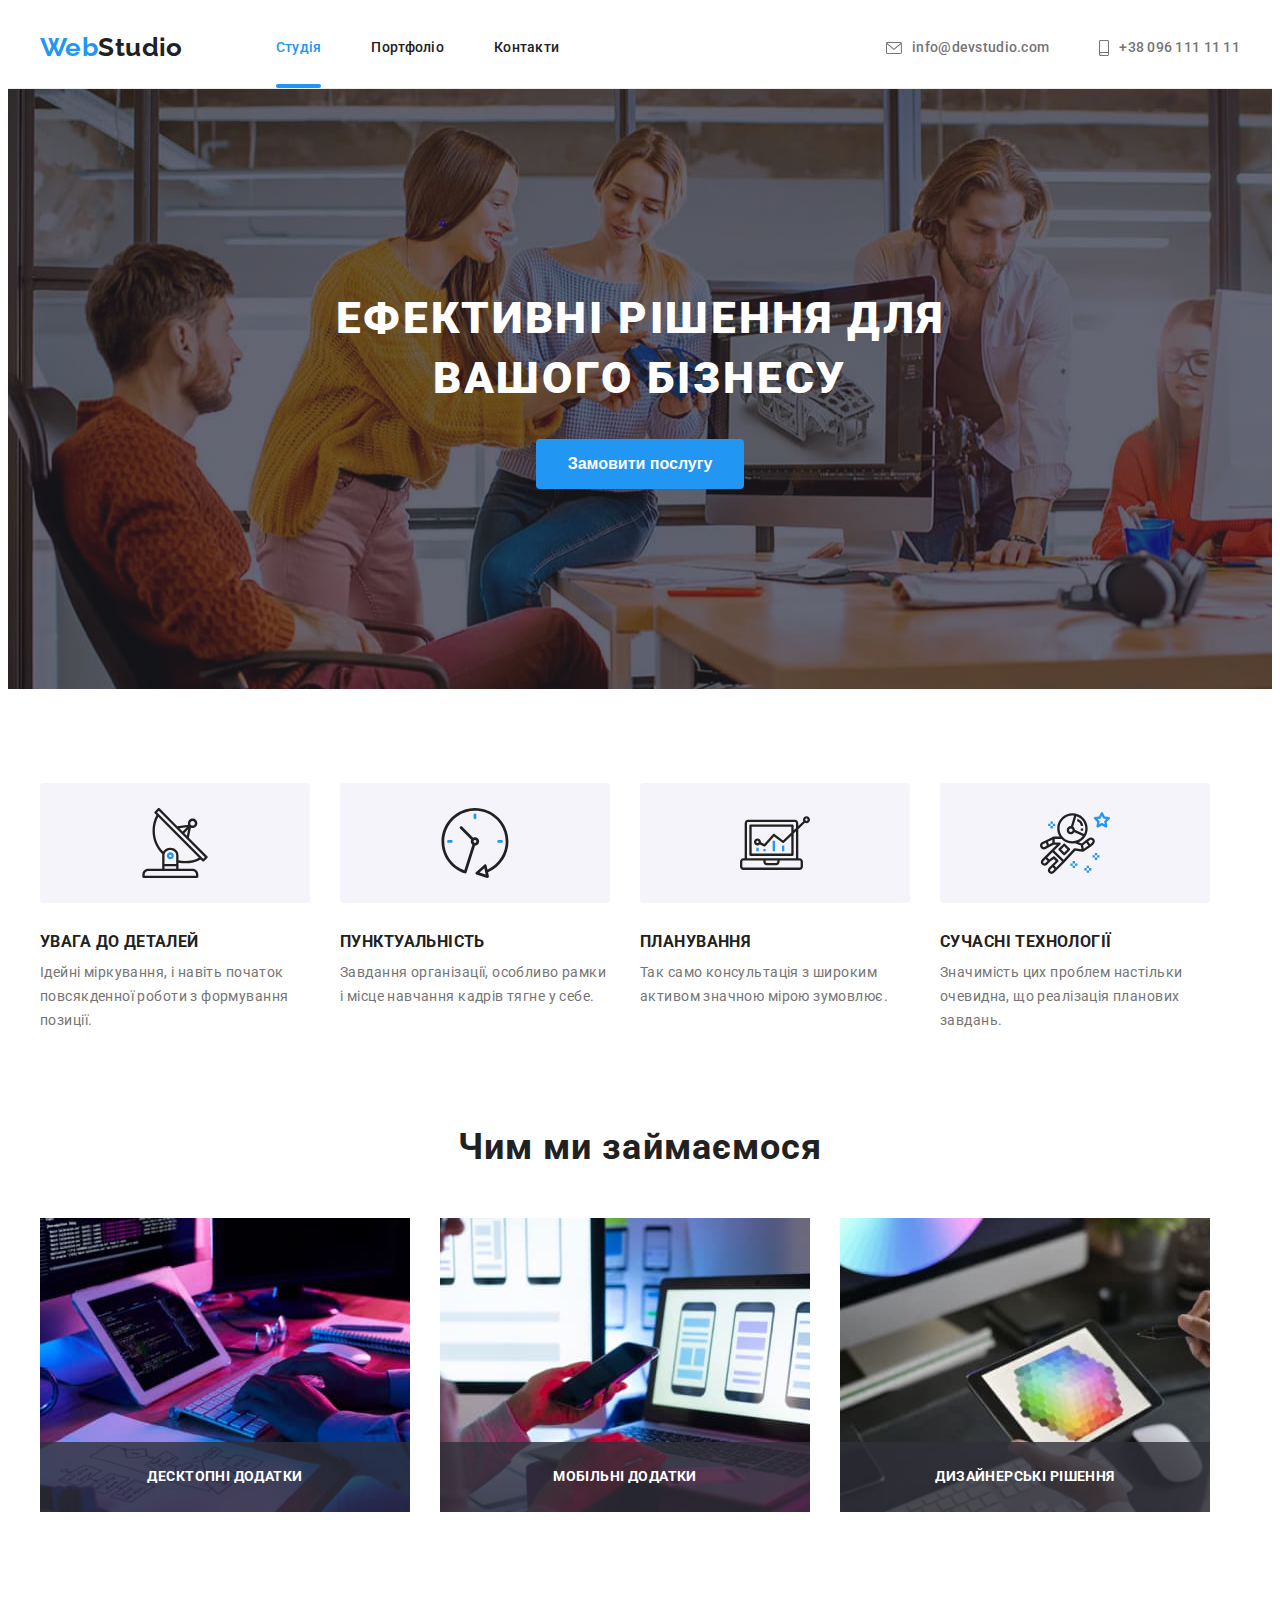
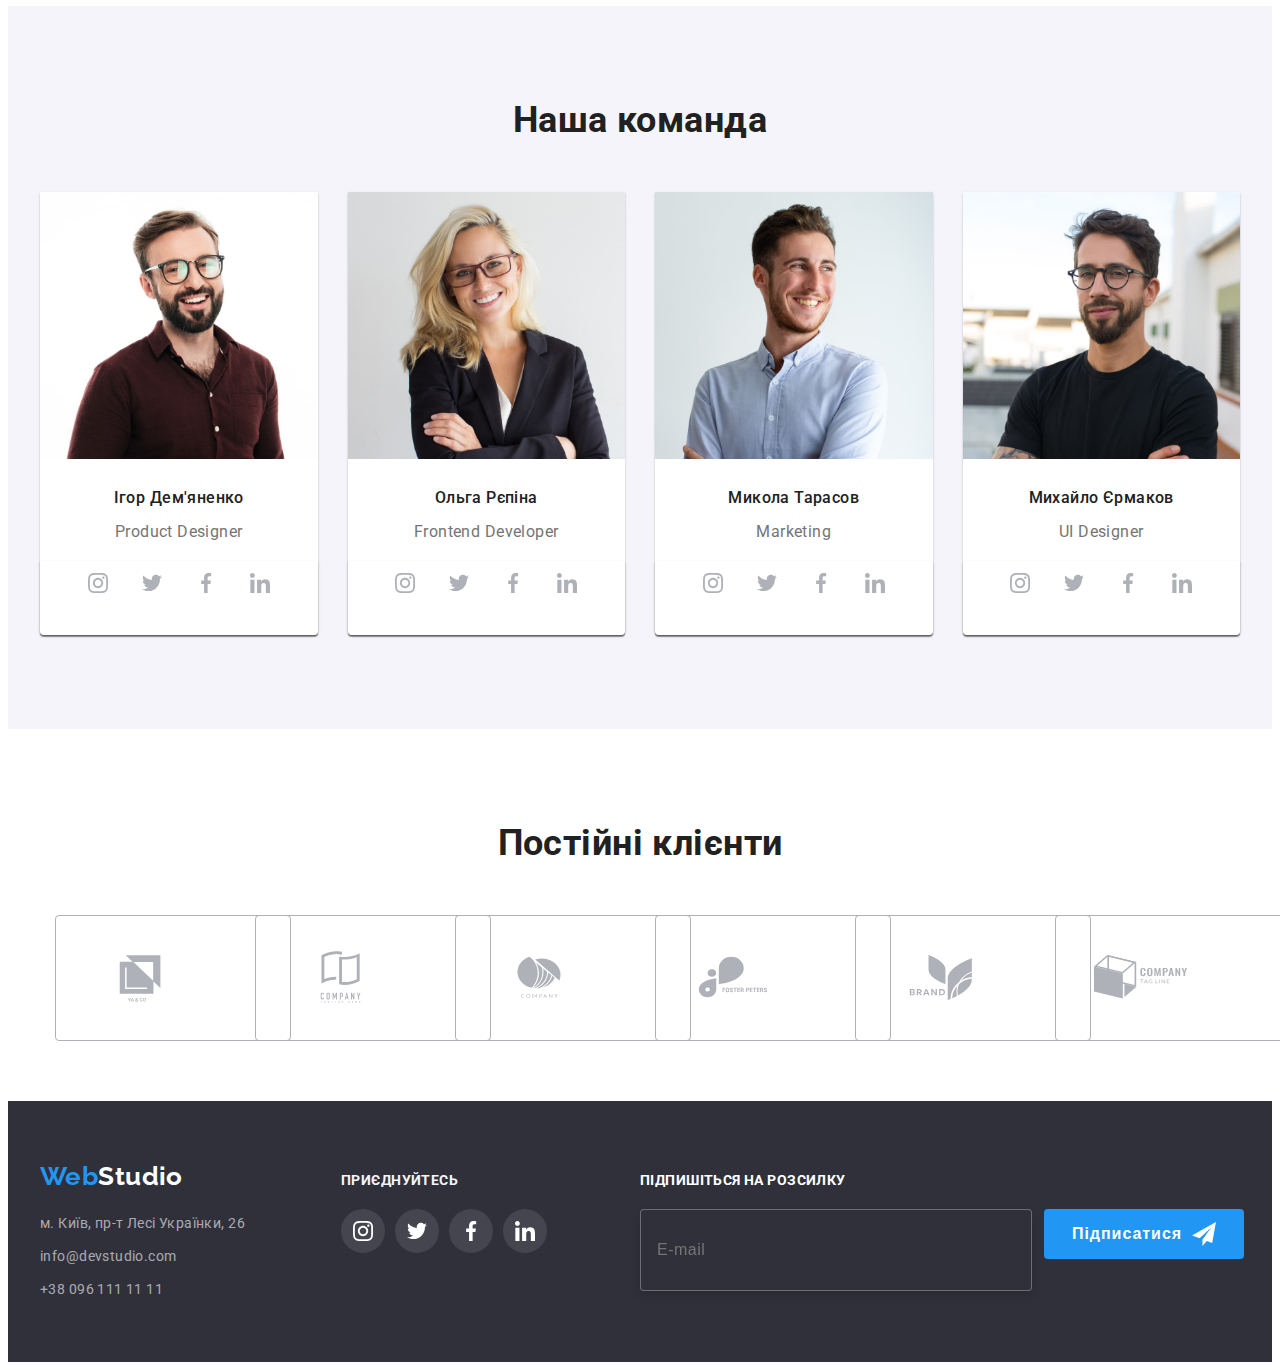
==== commit dbc73de1: "т" ====
--- a/index.html
+++ b/index.html
@@ -383,10 +383,87 @@
                     </li>
                 </ul>
             </div>
-        </div>
+        <div class="footer-input-area">
+            <form action="">
+            <p class="paragraph-input">Підпишіться на розсилку</p>
+            <div class="line-fo">
+                <input class="input-footer"
+                type="email"
+                name="mail"
+                id="mail"
+                placeholder="E-mail">
+            <button class="footer-button" type="submit">
+                <span class="span-foot">
+                Підписатися
+            </span>
+            <svg class="icon-svg-button">
+                <use href="./images/icons.svg#icon-icon-send"></use>
+            </svg>
+            </button>
+            </div>
+            </form>
+        </div>
+    </div>
         </footer>
         <div class="backdrop is-hidden" data-modal>
                 <div class="modal">
+                    <form>
+                        <div class="modal-style-area">
+                        <p class="form-title">Залиште свої дані, ми вам передзвонимо</p>
+                            <div class="form-div-group">
+                            <label class="label-style" for="name">Ім'я</label>
+                            <div class="div-position-icon">
+                            <input class="input-style"
+                            type="text"
+                            name="name"
+                            id="name"
+                            required>
+                            <svg class="input-svg">
+                                <use href="./images/icons.svg#icon--"></use>
+                            </svg>
+                            </div>
+                            </div>
+                            <div class="form-div-group">
+                           <label class="label-style" for="tel">Телефон</label>
+                           <div class="div-position-icon">
+                           <input class="input-style"
+                            type="tel"
+                            name="tel"
+                            id="tel"
+                            pattern="[\+]\d{3}\s[\(]\d{2}[\)]\s\d{3}[\-]\d{2}[\-]\d{2}"
+                            required>
+                            <svg class="input-svg">
+                                <use href="./images/icons.svg#icon-phone-black"></use>
+                            </svg>
+                            </div> 
+                            </div>
+                           <div class="form-div-group">
+                           <label class="label-style" for="email">Пошта</label>
+                           <div class="div-position-icon">
+                           <input class="input-style"
+                            type="email"
+                            name="email"
+                            id="email"
+                            required>
+                            <svg class="input-svg">
+                                <use href="./images/icons.svg#icon-email-black"></use>
+                            </svg>
+                            </div> 
+                           </div>
+                           <div class="style-area">
+                           <label class="label-style" for="comment">Коментар</label> 
+                           <div><textarea name="comment" class="text-area" id="comment" placeholder="Введіть текст"></textarea></div>
+                            </div>
+                           <div class="checkbox-style">
+                           <input class="input-checkbox visually-hidden"
+                            type="checkbox"
+                            name="politic"
+                            id="politic">
+                           <label class="label-s " for="politic">Погоджуюся з розсилкою та приймаю <a class="linc-conditions" href="">Умови договору</a></label> 
+                           </div>
+                           <button class="submit-button-style" type="submit">Відправити</button>
+                        </div>
+                    </form>
                     <button type="button" class="close" data-modal-close>
                         <svg class="icons-svg-char" >
                             <use href="./images/icons.svg#icon-char"></use>
@@ -394,6 +471,7 @@
                         </button>
                 </div>
             </div> 
+            
             <script src="./js/modal.js"></script> 
 </body>
 </html>--- a/css/style.css
+++ b/css/style.css
@@ -851,22 +851,19 @@
     width: 100%;
     height: 100%;
     border-radius: 50%;
+    display: flex;
+    justify-content: center;
+    align-items: center;
 }
 
 .footer-soc-lincs:not(:last-child) {
     margin-right: 10px;
     }
 
-.footer-icon-linc {
-    display: flex;
-    justify-content: center;
-    align-items: center;
-}
-
-
 .footer-item {
     align-items: baseline;
     display: flex;
+    justify-content: space-between;
 }
 
 .logo-footer {
@@ -879,6 +876,7 @@
 
 .div-fot {
     display: inline-block;
+    
 }
 
 
@@ -887,9 +885,106 @@
     margin-right: 70px;
 }
 
-
-
-
+.footer-input-area {
+    margin-left: 93px;
+
+}
+
+.paragraph-input {
+    font-weight: 700;
+    font-size: 14px;
+    line-height: 1.14;
+    letter-spacing: 0.03em;
+    text-transform: uppercase;
+    color: var(--primary-fon-color);
+    margin-bottom: 20px;
+
+}
+.input-footer {
+    width: 358px;
+    height: 50px;
+    border: 1px solid rgba(255, 255, 255, 0.3);
+    filter: drop-shadow(0px 4px 4px rgba(0, 0, 0, 0.15));
+    border-radius: 4px;
+    background-color: var(--darc-fon-color);
+    
+}
+
+.input-footer:hover {
+    border: 1px solid var(--acent-color);
+}
+
+.footer-list {
+    display: flex;
+}
+input[placeholder] {
+    font-weight: 400;
+    font-size: 16px;
+    line-height: 1.25;
+    letter-spacing: 0.03em;
+    padding: 15px 16px;
+    color: var(--secondary-texy-color);
+}
+
+.footer-button {
+    display: flex;
+    align-items: center;
+    justify-content: center;
+    width: 200px;
+    height: 50px;
+    background-color: var(--acent-color);
+    color:var(--primary-fon-color);
+    border-radius: 4px;
+    padding-top: 10px;
+    padding-bottom: 10px;
+    padding-left: 28px;
+    padding-right: 28px;
+    font-weight: 700;
+    font-size: 16px;
+    cursor: pointer;
+    margin-left: 12px;
+    border: none;
+}
+
+
+.footer-button:hover,
+.footer-button:focus {
+    background-color: var(--secondary-fon-col);
+    color: var(--primary-text-color);
+   
+
+    transition-property: background-color, color ;
+    transition-duration: 250ms;
+    transition-timing-function: cubic-bezier(0.4, 0, 0.2, 1);
+}
+
+
+.footer-button:hover .icon-svg-button {
+    fill: var(--primary-text-color);
+
+    transition-property: fill;
+    transition-duration: 250ms;
+    transition-timing-function: cubic-bezier(0.4, 0, 0.2, 1);
+}
+
+.icon-svg-button {
+    width: 24px;
+    height: 24px;
+    margin-left: 10px;
+    fill: var(--primary-fon-color);
+}
+
+.line-fo {
+    display: flex;
+}
+
+.span-foot {
+    font-weight: 700;
+    font-size: 16px;
+    line-height: 1.8;
+    text-align: center;
+    letter-spacing: 0.06em;
+}
 
 /* --------Портфоліо--------- */
 .pic-title {
@@ -933,8 +1028,8 @@
 }
 
 .portfolio-overlay-div {
-position: relative;
-overflow: hidden;
+    position: relative;
+    overflow: hidden;
 
 }
 
@@ -1086,10 +1181,192 @@
 
 } 
 
+.close:hover {
+    fill:var(--acent-color);
+
+    transition-property: fill;
+    transition-duration: 250ms;
+    transition-timing-function: cubic-bezier(0.4, 0, 0.2, 1);
+}
+
 .icons-svg-char {
     width: 18px;
     height: 18px;
 }
 
-
-
+.form-title {
+font-weight: 700;
+font-size: 20px;
+line-height: 1.15;
+text-align: center;
+letter-spacing: 0.03em;
+margin-bottom: 12px;
+color: var(--primary-text-color);
+}
+
+.input-style {
+    border: 1px solid rgba(33, 33, 33, 0.2);
+    border-radius: 4px;
+    width: 100%;
+    height: 40px;
+    left: 576px;
+    top: 382px; 
+
+    padding-left: 42px;
+} 
+
+.input-style:focus-visible {
+    border-color: var(--acent-color);
+}
+.input-style:focus-within {
+    border-color: var(--acent-color);
+
+} 
+
+.input-style:focus-within +svg{
+    fill:var(--acent-color);
+
+    transition-property: fill;
+    transition-duration: 250ms;
+    transition-timing-function: cubic-bezier(0.4, 0, 0.2, 1);
+    fill: var(--acent-color);
+} 
+
+
+.text-area:focus-within {
+    border: 1px solid var(--acent-color);
+
+    transition-property: border;
+    transition-duration: 250ms;
+    transition-timing-function: cubic-bezier(0.4, 0, 0.2, 1);
+}
+
+.submit-button-style {
+    width: 200px;
+    height: 50px;
+    color: var(--primary-fon-color);
+    background-color: var(--acent-color);
+    border-radius: 4px;
+    border: none;
+    padding: 10px 52px;
+    font-weight: 700;
+    font-size: 16px;
+    line-height: 1.875;
+    letter-spacing: 0.06em;
+    cursor: pointer;
+    transition-property: background-color, color ;
+    transition-duration: 250ms;
+    transition-timing-function: cubic-bezier(0.4, 0, 0.2, 1);
+    
+}
+
+
+.submit-button-style:hover,
+.submit-button-style:focus {
+    background-color: var(--secondary-fon-col);
+    color: var(--primary-text-color);
+    box-shadow: 0px 4px 4px rgba(0, 0, 0, 0.15);
+}
+
+
+.form-div-group {
+    margin-bottom: 10px;
+}
+
+.modal-style-area {
+    position: relative;
+    padding-top: 40px;
+    padding-bottom: 40px;
+    padding-left: 41px;
+    padding-right: 39px;
+   justify-content: center;
+   text-align: center;
+}
+
+
+
+.label-style {
+    display: flex;
+    align-items: left;
+    color: var(--secondary-texy-color);
+    font-weight: 400;
+    font-size: 12px;
+    line-height: 1.16;
+    margin-bottom: 4px;
+    letter-spacing: 0.01em;
+} 
+
+.style-area {
+    resize:none;
+    margin: 0px;
+    column-count:unset;
+    margin-bottom: 14px;
+}
+ .text-area {
+    resize: none;
+    width: 100%;
+    height: 120px;
+    border: 1px solid rgba(33, 33, 33, 0.2);
+    border-radius: 4px;
+    padding: 12px 16px; 
+} 
+
+
+textarea [placeholder] {
+    font-weight: 400;
+    font-size: 12px;
+    line-height: 1.16;
+    letter-spacing: 0.01em;
+
+    color: rgba(117, 117, 117, 0.5);
+}
+
+.checkbox-style {
+    display: flex;
+    justify-content: center;
+    align-items: center;
+    margin-bottom: 30px;
+}
+.linc-conditions {
+    color: var(--acent-color);
+    margin-left: 7px;
+}
+
+
+.label-s::before {
+    content: '';
+    display: block;
+    width: 16px;
+    height: 15px;
+    border: 2px solid var(--primary-text-color);
+    border-radius: 2px;
+    margin-right: 8px;
+}
+.label-s {
+    display: flex;
+    align-items: center;
+    border: none;
+    font-weight: 400;
+    font-size: 14px;
+    line-height: 24px;
+    letter-spacing: 0.03em;
+}
+
+.input-checkbox:checked + label::before {
+   border: none;
+    background-color: #212121;
+    background-image: url(../images/icon\ check.svg);
+}
+.input-svg {
+    position: absolute;
+    width: 18px;
+    height: 18px;
+    top:50%;
+    left: 15px;
+    transform: translateY(-50%);
+}
+
+
+.div-position-icon {
+    position: relative;
+}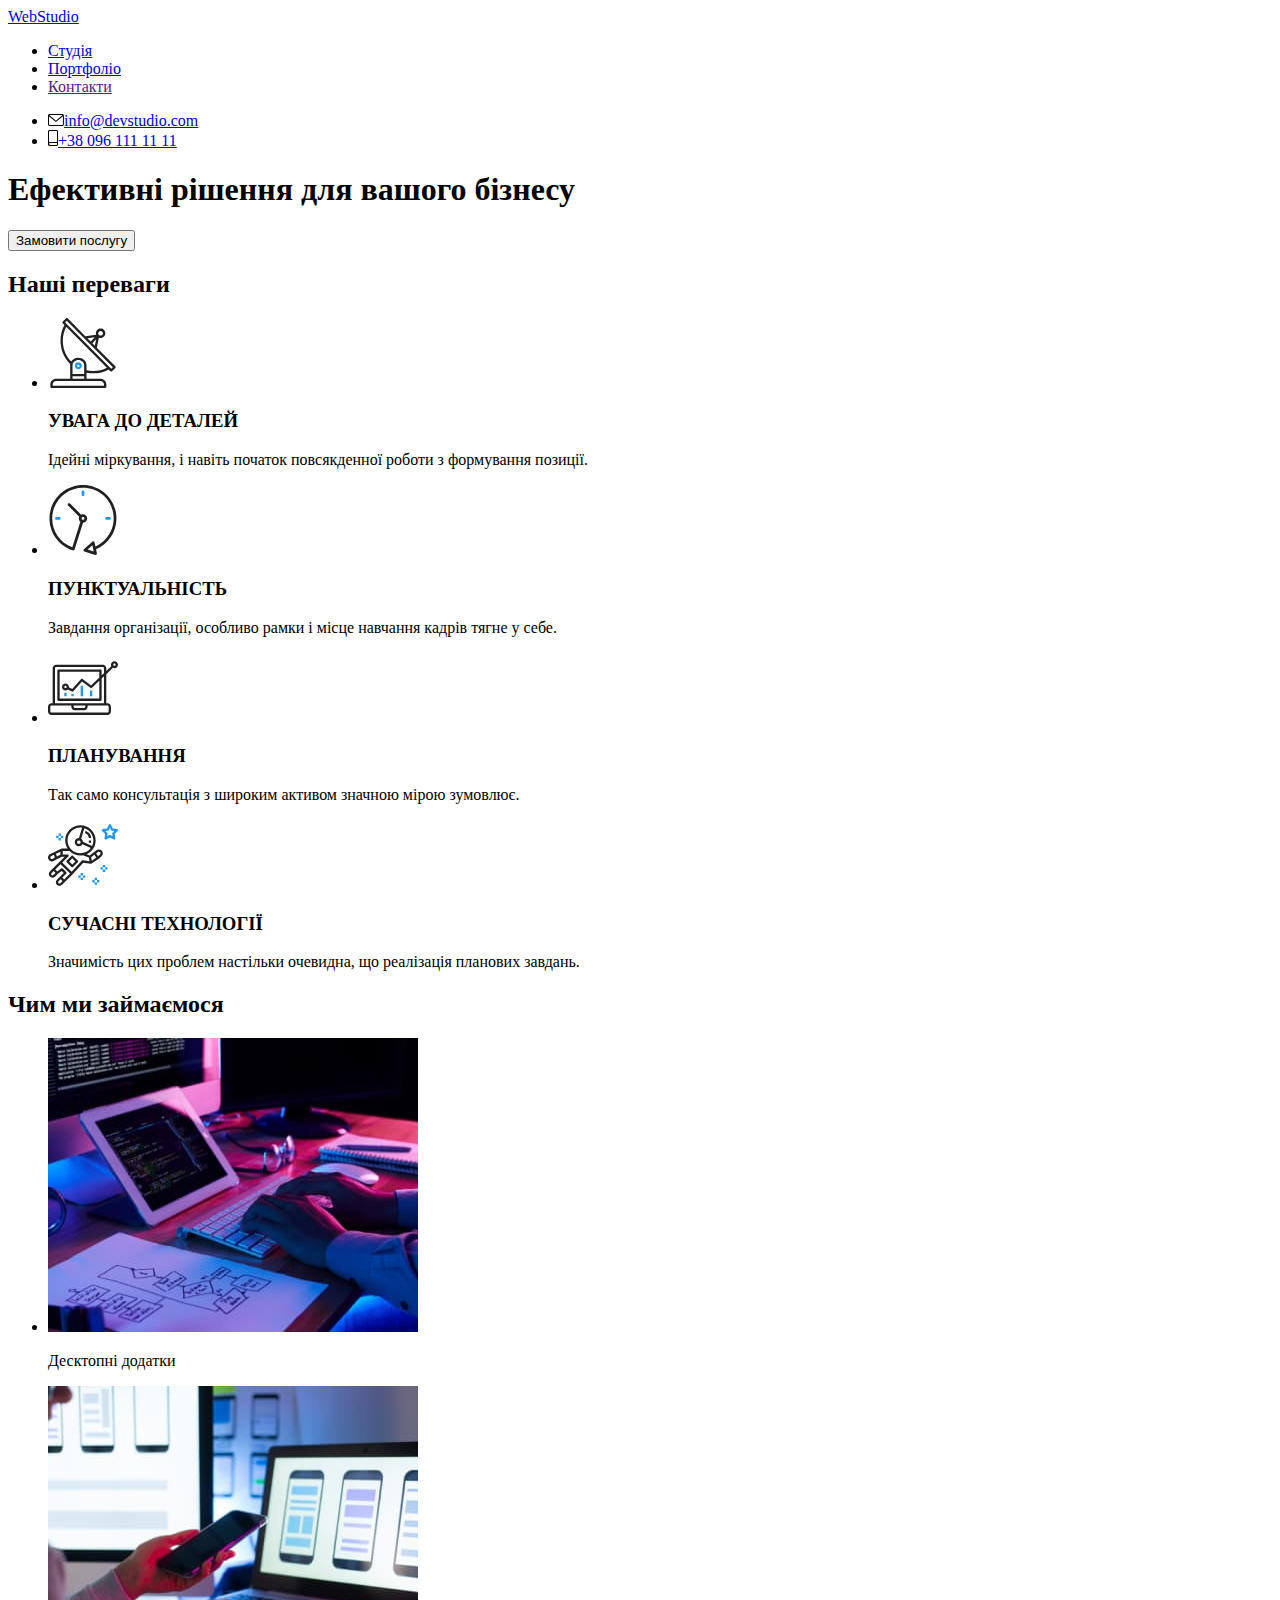
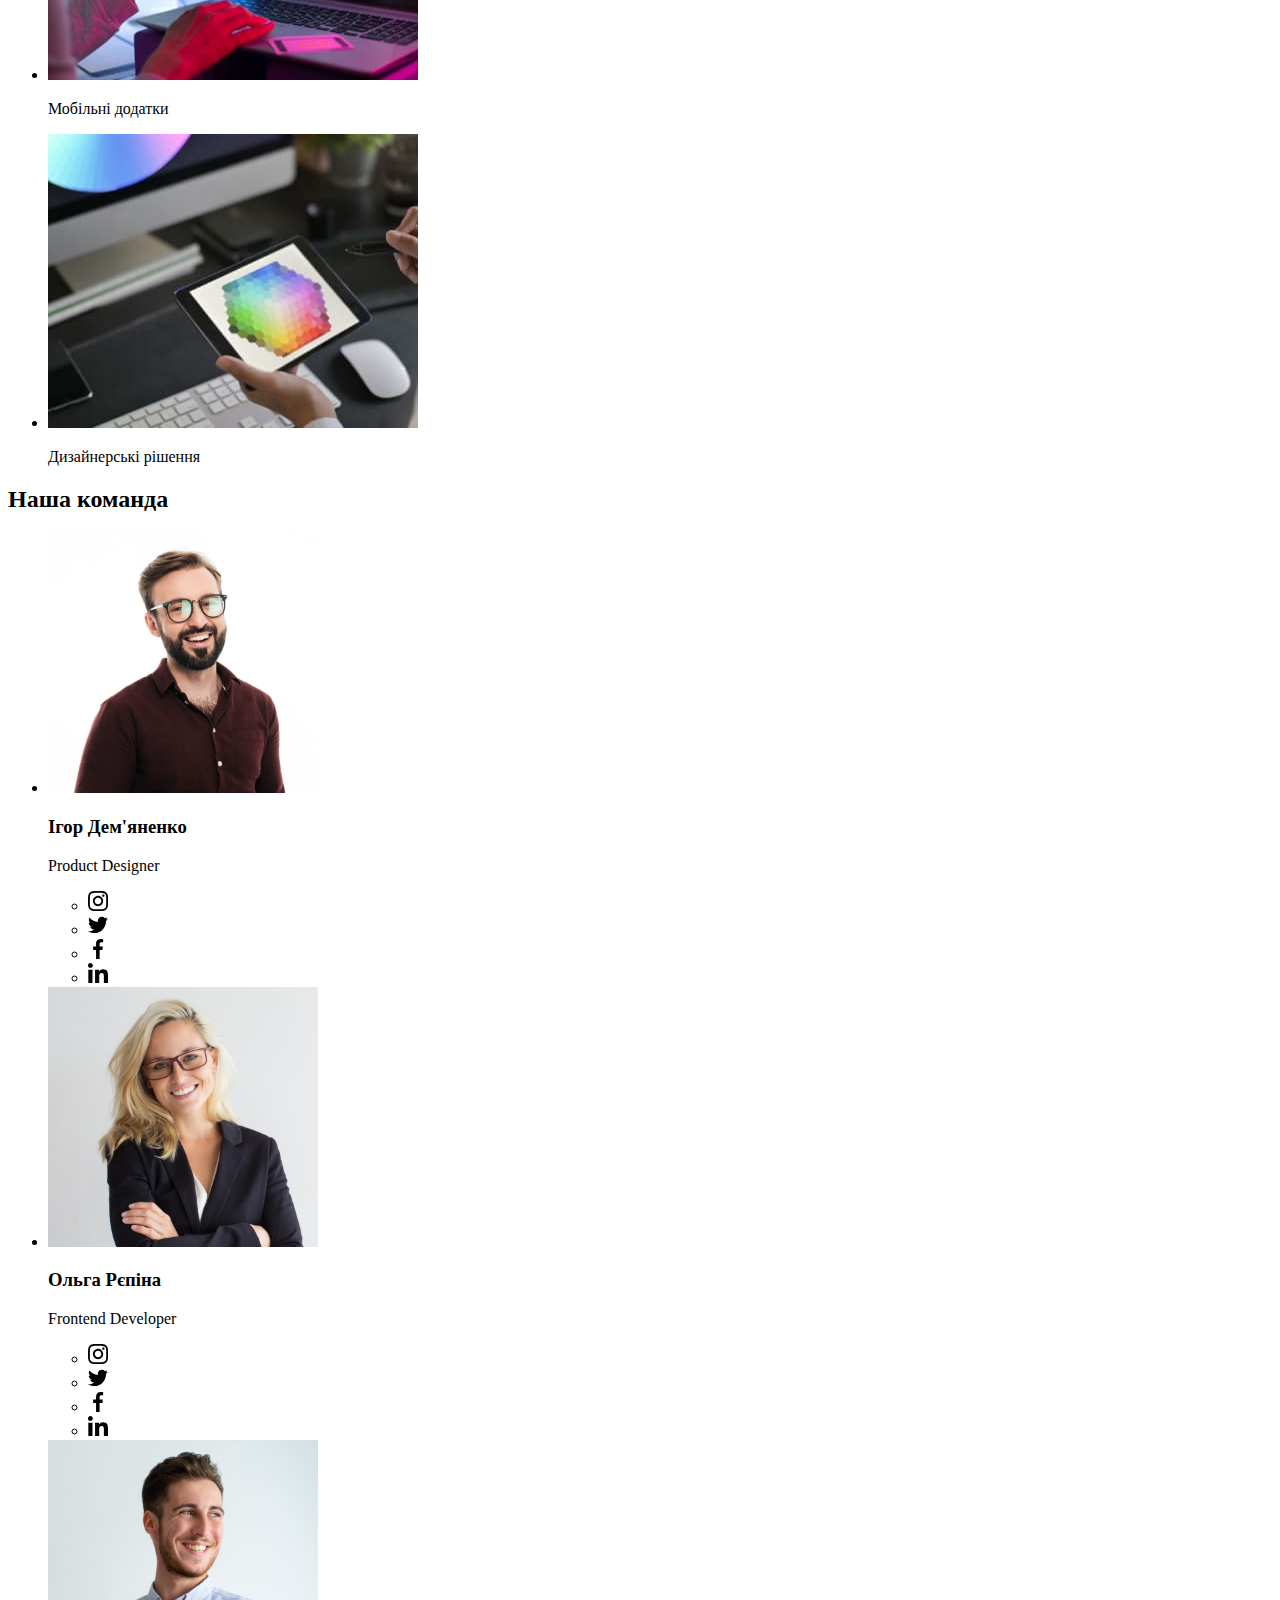
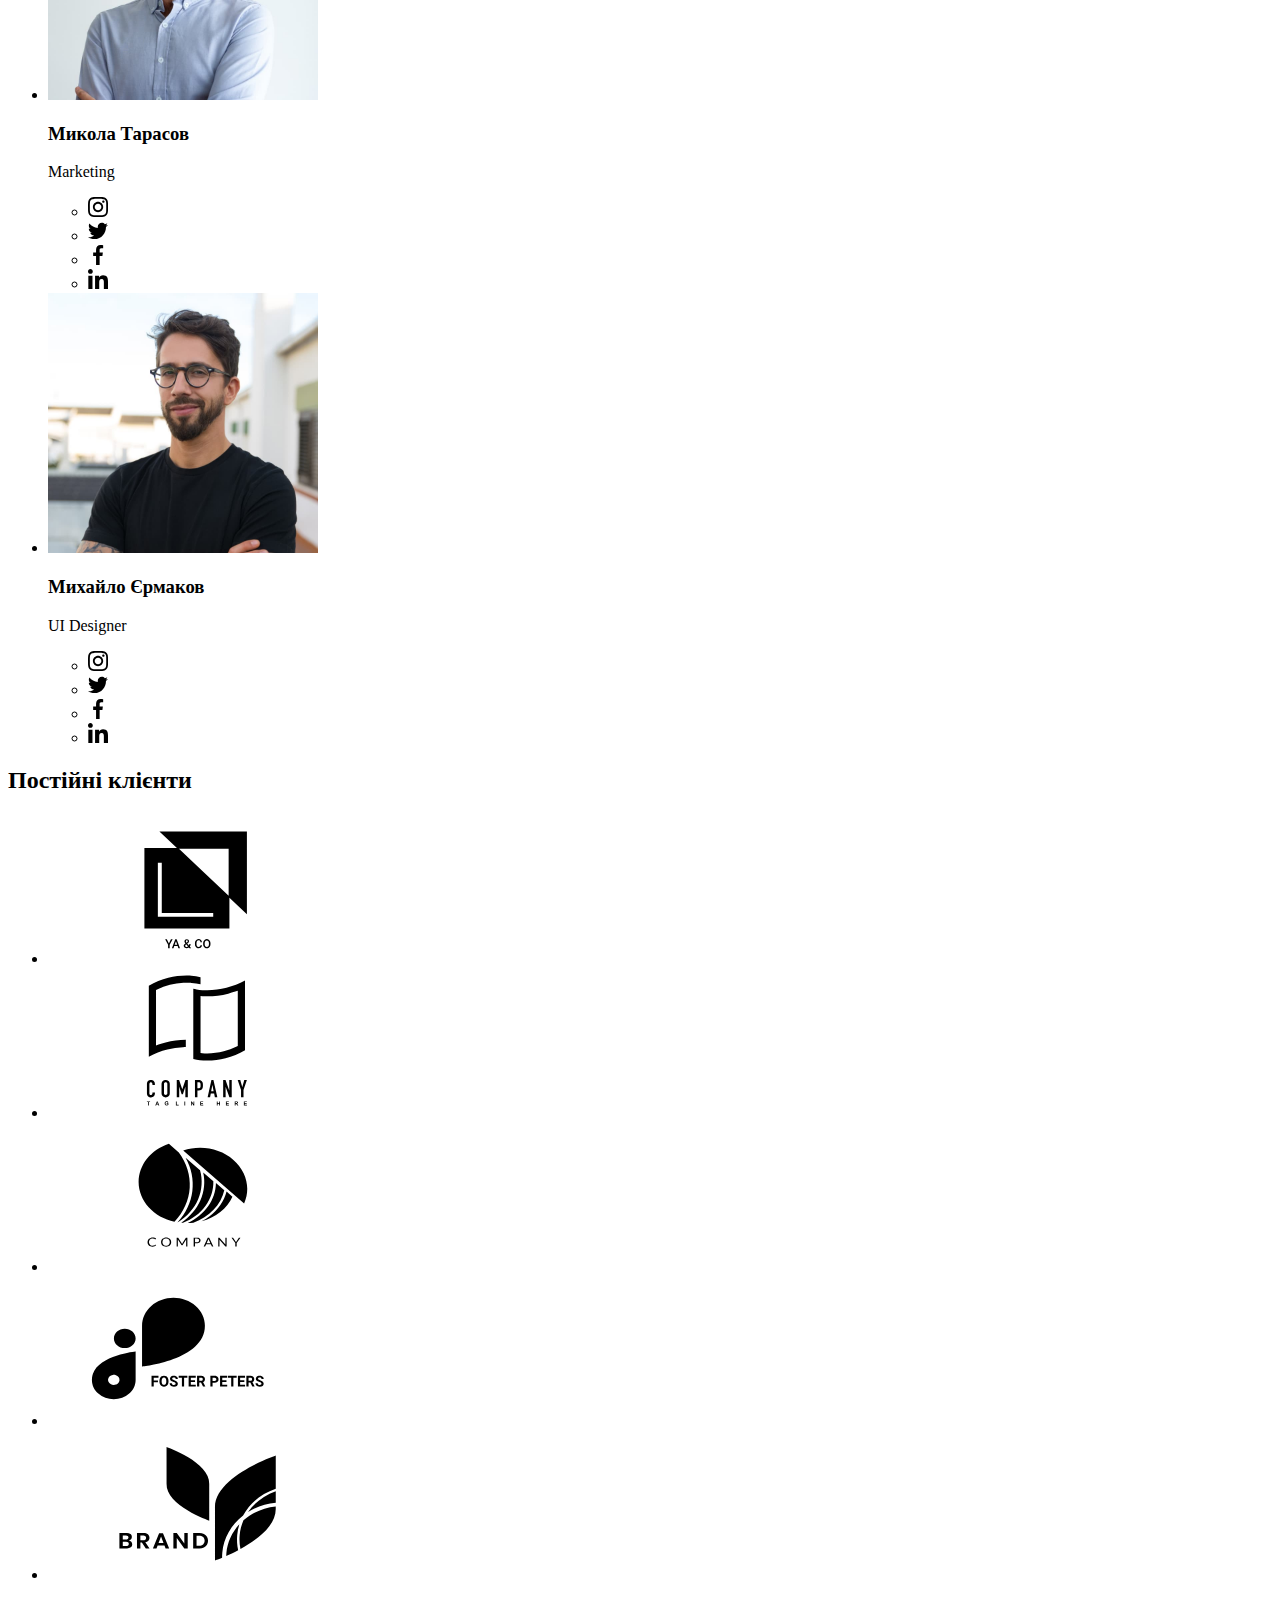
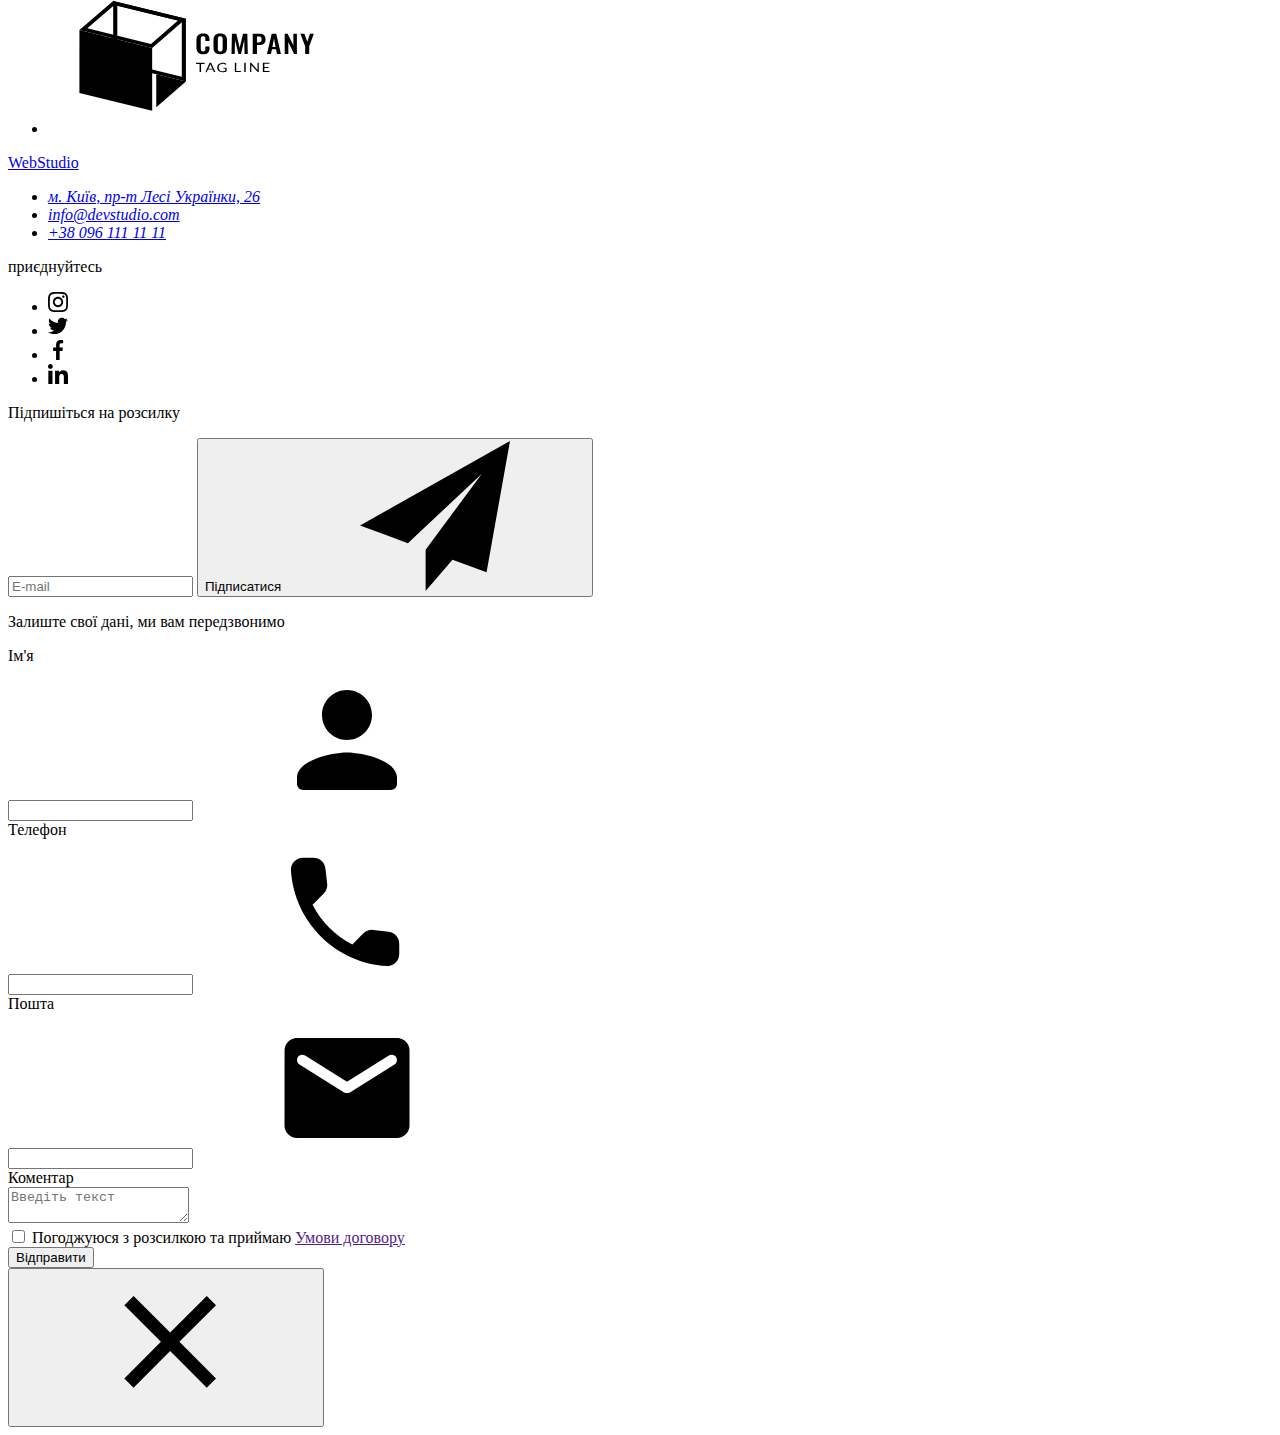
==== commit d6804b13: "5" ====
--- a/index.html
+++ b/index.html
@@ -9,7 +9,8 @@
     <link rel="preconnect" href="https://fonts.gstatic.com" crossorigin>
     <link href="https://fonts.googleapis.com/css2?family=Raleway:wght@700&family=Roboto:wght@400;500;700;900&display=swap" rel="stylesheet">
     <link rel="stylesheet" href="https://cdnjs.cloudflare.com/ajax/libs/modern-normalize/1.1.0/modern-normalize.min.css" integrity="sha512-wpPYUAdjBVSE4KJnH1VR1HeZfpl1ub8YT/NKx4PuQ5NmX2tKuGu6U/JRp5y+Y8XG2tV+wKQpNHVUX03MfMFn9Q==" crossorigin="anonymous" referrerpolicy="no-referrer" />
-    <link rel="stylesheet" href="./css/style.css">
+    <!-- <link rel="stylesheet" href="./css/style.css"> -->
+    <link rel="stylesheet" href="./css/main.min.css">
 </head>
 <body>
     <!--Шапка-->
--- a/css/style.css
+++ b/css/style.css
@@ -49,6 +49,19 @@
     
 }
 
+.site-nav,
+.auth-nav,
+.list-benefits,
+.team-list,
+.buttons-filter,
+.photos-list,
+.list-work,
+.site-nav-footer,
+.list-client,
+.footer-list
+{
+    list-style: none;
+}
 ul {
     padding: 0;
     margin: 0;
@@ -218,19 +231,7 @@
     transition-duration: 250ms;
     transition-timing-function: linear; 
 }
-.site-nav,
-.auth-nav,
-.list-benefits,
-.team-list,
-.buttons-filter,
-.photos-list,
-.list-work,
-.site-nav-footer,
-.list-client,
-.footer-list
-{
-    list-style: none;
-}
+
 
 
 .icon-mail {
@@ -261,7 +262,6 @@
      fill: var(--secondary-texy-color); 
 }
 
-/* ------------Декоративні елементи------------*/
 
 
 
--- a/css/main.min.css
+++ b/css/main.min.css
@@ -0,0 +1 @@
+/*# sourceMappingURL=main.min.css.map */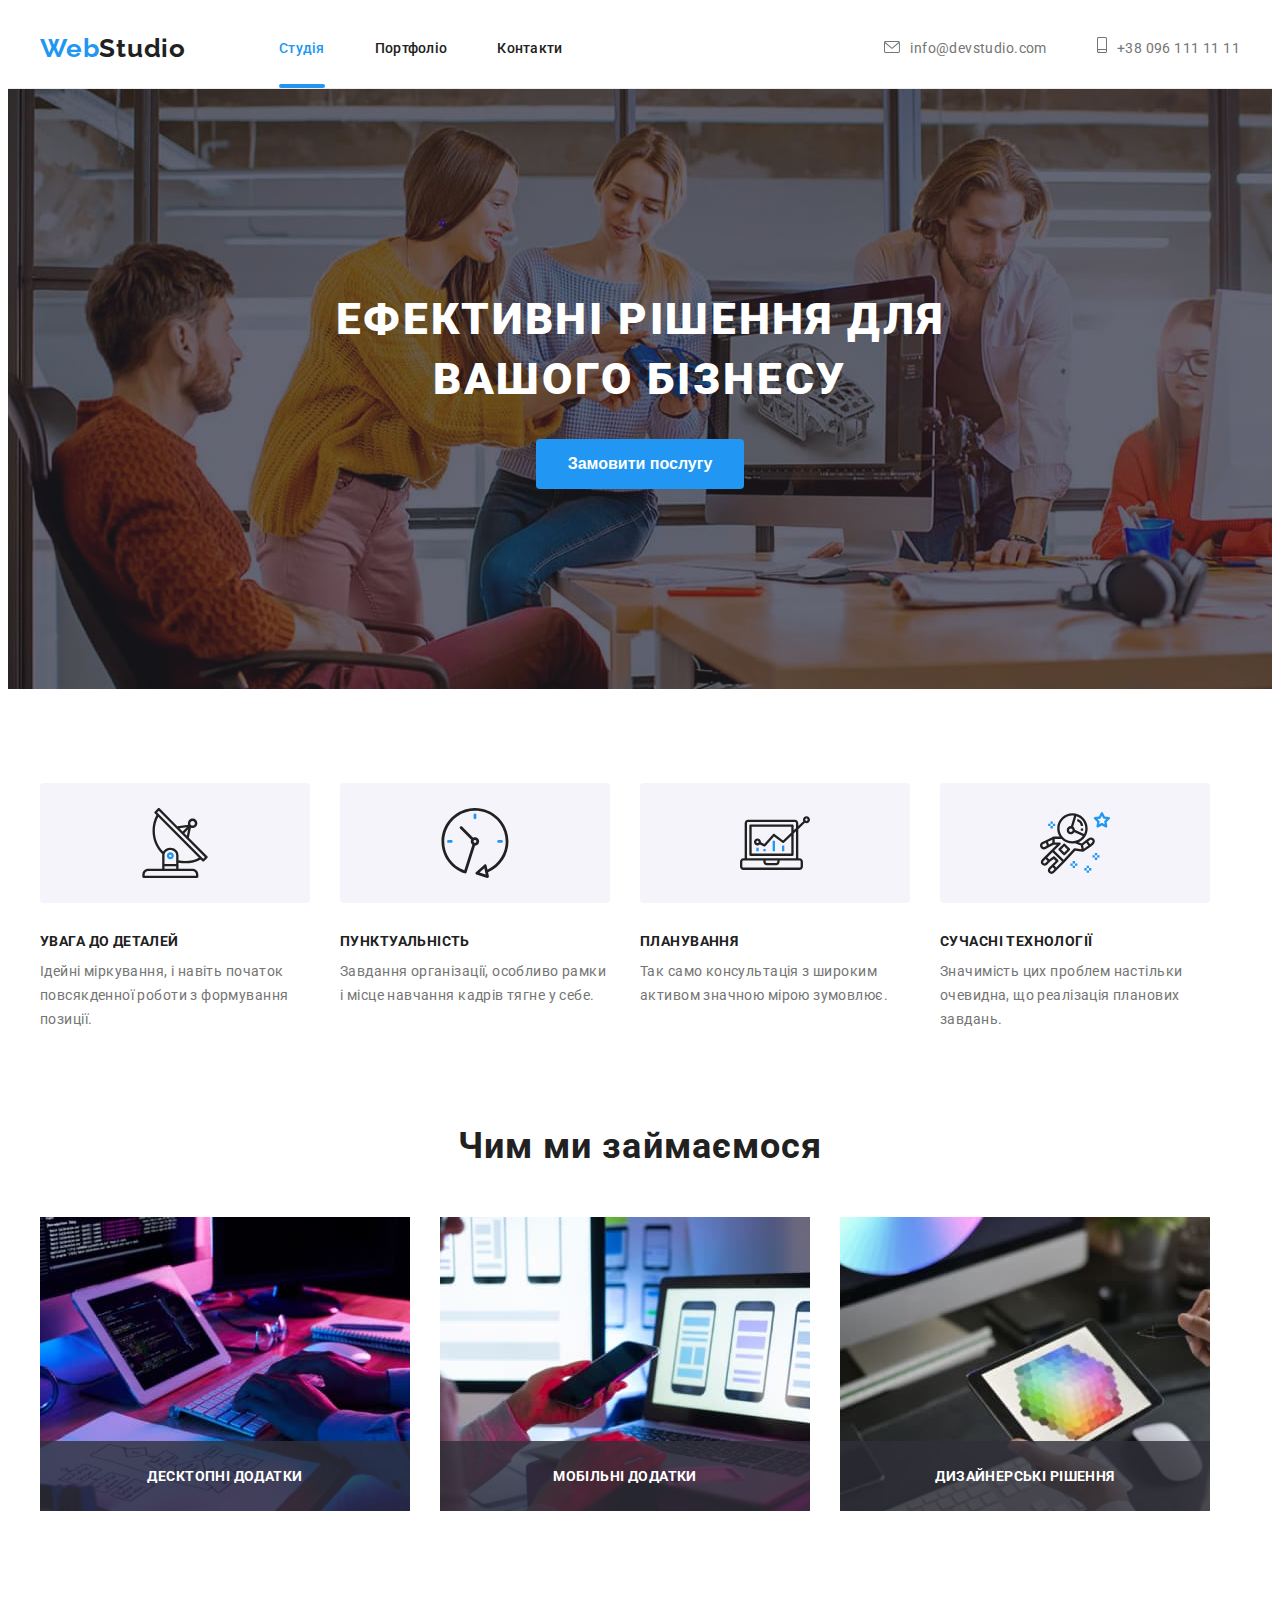
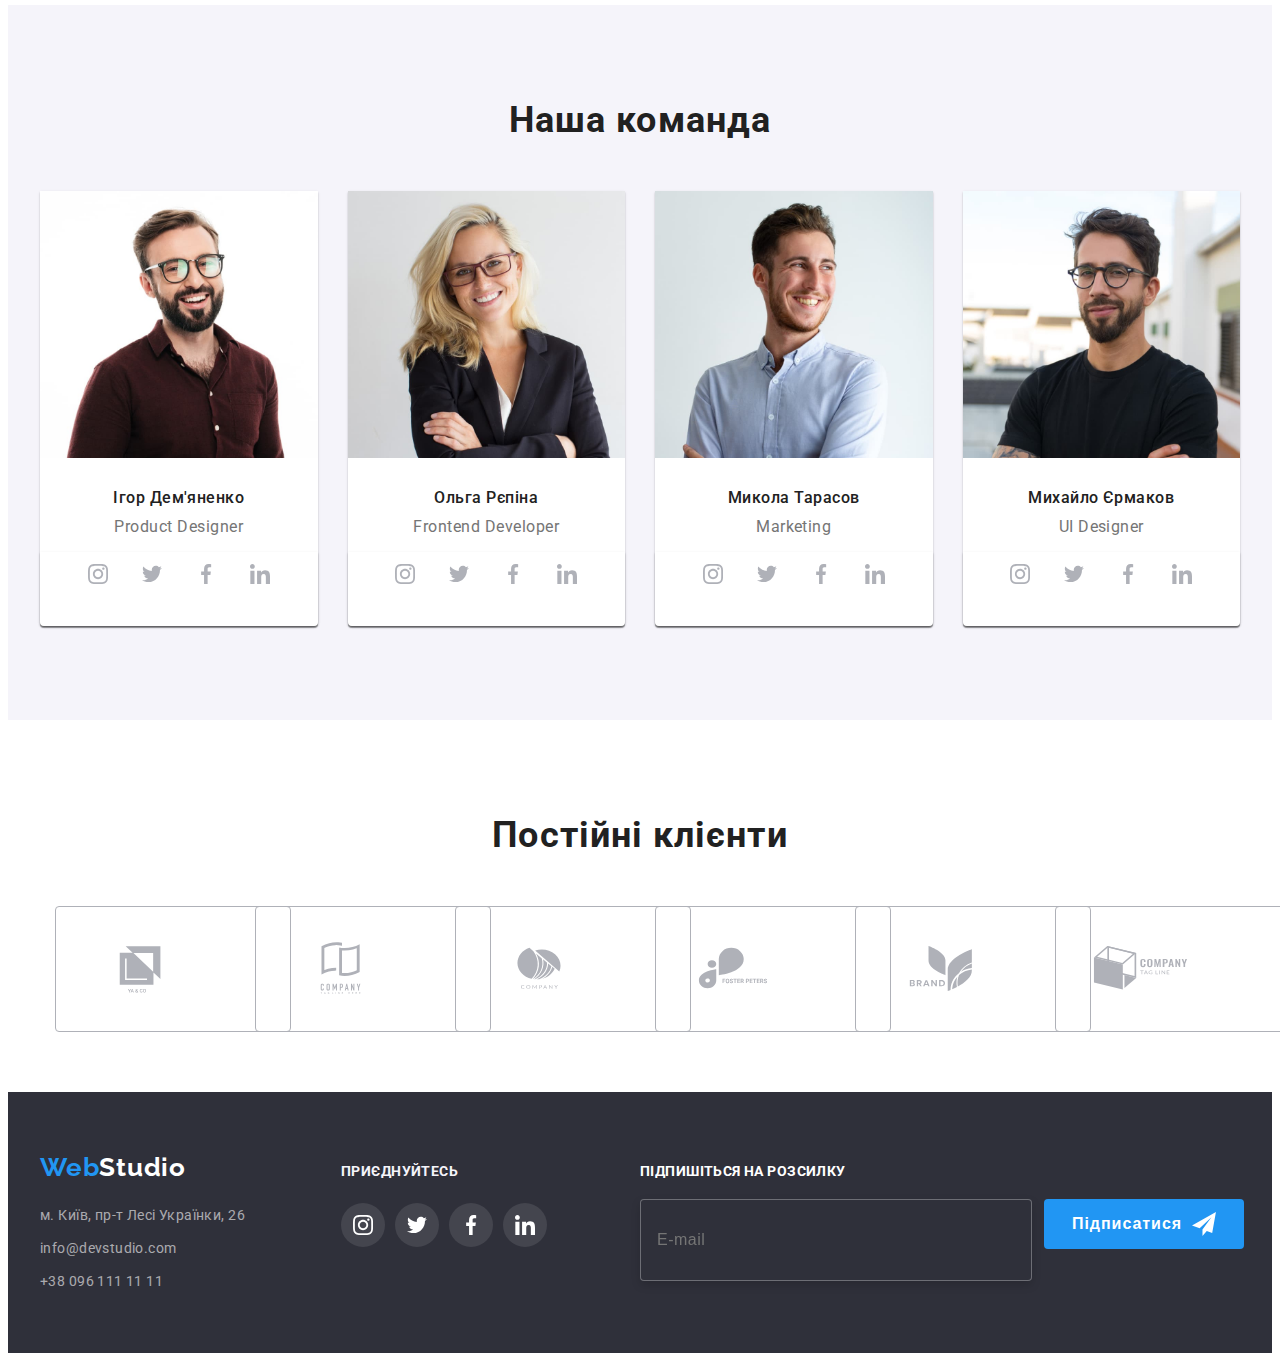
==== commit 9db5ded7: "ів" ====
--- a/index.html
+++ b/index.html
@@ -14,32 +14,32 @@
 </head>
 <body>
     <!--Шапка-->
-    <header class="head-top">
-    <div class="container main-nav">   
+    <header class="header">
+    <div class="container main-navigation">   
         <a href="./index.html" class="logo"> <span class="logo-web">Web</span>Studio</a>
         <!--Навігація по сайті-->
-        <nav class="nav">
-            <ul class="site-nav">
-                <li class="item-nav">
-                   <a href="./index.html" class="header-link  navs-item current">Студія</a> 
-                </li>
-                <li class="item-nav">
-                    <a href="./portfolio.html" class="header-link after navs-item  ">Портфоліо</a>
-                </li>
-                <li class="item-nav">
-                    <a href="" class="header-link navs-item after ">Контакти</a>
+        <nav class="navigation">
+            <ul class="navigation__list">
+                <li class="navigation__item">
+                   <a href="./index.html" class="navigation__link  effect current">Студія</a> 
+                </li>
+                <li class="navigation__item">
+                    <a href="./portfolio.html" class="navigation__link after effect  ">Портфоліо</a>
+                </li>
+                <li class="navigation__item">
+                    <a href="" class="navigation__link effect after ">Контакти</a>
                 </li>
             </ul>
         </nav>
         <!--Контакти-->
-        <ul class="auth-nav">
-            <li class="item-nav">
-                <a href="mailto:info@devstudio.com" class="header-link"><svg width="16" height="12" class="icon-mail">
+        <ul class="authentication">
+            <li class="authentication__item">
+                <a href="mailto:info@devstudio.com" class="authentication__link"><svg width="16" height="12" class="authentication__icon">
                     <use href="./images/icons.svg#icon-letter"></use>
                  </svg>info@devstudio.com</a>
             </li>
-            <li class="item-nav">
-                <a href="tel:+380961111111" class="header-link"><svg width="10" height="16" class="icon-mail">
+            <li class="authentication__item">
+                <a href="tel:+380961111111" class="authentication__link"><svg width="10" height="16" class="authentication__icon">
                     <use href="./images/icons.svg#icon-tel"></use>
                  </svg>+38 096 111 11 11</a>
             </li>
--- a/css/main.min.css
+++ b/css/main.min.css
@@ -1 +1 @@
-/*# sourceMappingURL=main.min.css.map */+:root{--primary-text-color: #212121;--acent-color: #2196F3;--secondary-texy-color:#757575;--primary-fon-color: #ffffff;--secondary-fon-col: #F5F4FA;--darc-fon-color:#2F303A;--adres-color:rgba(255, 255, 255, 0.6);--work-fon-color:#F5F5F5;--header-border-color:#ECECEC;--color-cards-border: #EEEEEE;--background-color-hero: #C4C4C4;--border-clients-color: #AFB1B8;--bacjground-color-footer-lincs: rgba(255, 255, 255, 0.1);--primery-icon-color:#AFB1B8;--background-color-img: rgba(47, 48, 58, 0.8);--background-color-img-overley:rgba(33, 150, 243, 0.9);--background-color-modal-window: rgba(0, 0, 0, 0.2);--primary-cubic-bezir: cubic-bezier(0.4, 0, 0.2, 1);--primary-padding-bottom: 10px;--modal-input-color: rgba(33, 33, 33, 0.2)}.label-s,.checkbox-style,.footer-icon-linc,.client-item,.list-client,.client-title,.team-soc-link,.team-list-socialm,.item-p,.privileges-item,.main-navigation,.footer-button,.close{display:flex;align-items:center}h1,h2,h3,h4,h5,h6,p{margin:0}.navigation__list,.authentication__link,.authentication,.list-benefits,.team-list,.buttons-filter,.photos-list,.list-work,.site-nav-footer,.list-client,.footer-list{list-style:none}ul{padding:0;margin:0}body{font-family:"Roboto","sans-serif";font-size:14px;font-weight:400;line-height:1.7142857143;letter-spacing:.03em;color:var(--primary-text-color);background-color:var(--primary-fon-color)}.section{padding-top:94px;padding-bottom:94px}.button-style{background-color:var(--acent-color);color:var(--primary-fon-color);border:none;cursor:pointer;font-weight:700;font-size:16px;line-height:1.87;display:inline-block;background:var(--acent-color);border-radius:4px;max-width:216px;max-height:50px;padding:10px 32px;transition-property:background-color,color;transition-duration:250ms;transition-timing-function:cubic-bezier(0.4, 0, 0.2, 1)}.button-style:hover,.button-style:focus,.button-style:active{background-color:var(--secondary-fon-col);color:var(--primary-text-color);box-shadow:0px 4px 4px rgba(0,0,0,.15);border-radius:4px}.buttons-filter .button{font-weight:500;font-size:16px;line-height:1.62;color:var(--primary-text-color);background-color:var(--secondary-fon-col);border:none;transition:color 250ms cubic-bezier(0.4, 0, 0.2, 1)}.button{background-color:var(--secondary-fon-col)}.button-filter{font-family:"Roboto","sans-serif";border:0;font-weight:500;font-size:16px;line-height:1.62;text-align:center;border-radius:4px;cursor:pointer;max-height:38px;padding-top:6px;padding-bottom:6px;padding-left:22px;padding-right:22px}.button-filter:hover,.button-filter:focus,.button-filter:active{background-color:var(--acent-color);color:var(--primary-fon-color);box-shadow:0px 3px 1px rgba(0,0,0,.1),0px 1px 2px rgba(0,0,0,.08),0px 2px 2px rgba(0,0,0,.12);border-radius:4px}.buttons-filters{display:flex;justify-content:center;margin-bottom:50px}.buttons-filter:not(:first-child){margin-left:8px}.button-all{width:73px;padding-left:25px;padding-right:25px;transition-property:background-color,color;transition-duration:250ms;transition-timing-function:cubic-bezier(0.4, 0, 0.2, 1)}.button-web{width:125px;transition-property:background-color,color;transition-duration:250ms;transition-timing-function:cubic-bezier(0.4, 0, 0.2, 1)}.button-adds{width:112px;transition-property:background-color,color;transition-duration:250ms;transition-timing-function:cubic-bezier(0.4, 0, 0.2, 1)}.button-dysain{width:103px;transition-property:background-color,color;transition-duration:250ms;transition-timing-function:cubic-bezier(0.4, 0, 0.2, 1)}.button-market{width:130px;transition-property:background-color,color;transition-duration:250ms;transition-timing-function:cubic-bezier(0.4, 0, 0.2, 1)}.submit-button-style{width:200px;height:50px;color:var(--primary-fon-color);background-color:var(--acent-color);border-radius:4px;border:none;padding:10px 52px;font-weight:700;font-size:16px;line-height:1.875;letter-spacing:.06em;cursor:pointer;transition-property:background-color,color;transition-duration:250ms;transition-timing-function:cubic-bezier(0.4, 0, 0.2, 1)}.submit-button-style:hover,.submit-button-style:focus{background-color:var(--secondary-fon-col);color:var(--primary-text-color);box-shadow:0px 4px 4px rgba(0,0,0,.15)}.close{position:absolute;width:30px;height:30px;top:8px;right:8px;fill:#000;background:var(--primary-link-color);border:1px solid rgba(0,0,0,.1);border-radius:50%;justify-content:center;cursor:pointer;padding:6px}.close:hover{fill:var(--acent-color);transition-property:fill;transition-duration:250ms;transition-timing-function:cubic-bezier(0.4, 0, 0.2, 1)}.footer-button{justify-content:center;width:200px;height:50px;background-color:var(--acent-color);color:var(--primary-fon-color);border-radius:4px;padding-top:10px;padding-bottom:10px;padding-left:28px;padding-right:28px;font-weight:700;font-size:16px;cursor:pointer;margin-left:12px;border:none}.footer-button:hover,.footer-button:focus{background-color:var(--secondary-fon-col);color:var(--primary-text-color);transition-property:background-color,color;transition-duration:250ms;transition-timing-function:cubic-bezier(0.4, 0, 0.2, 1)}.footer-button:hover .icon-svg-button,.footer-button:focus .icon-svg-button{fill:var(--primary-text-color);transition-property:fill;transition-duration:250ms;transition-timing-function:cubic-bezier(0.4, 0, 0.2, 1)}.container{width:1200px;padding-left:15px;padding-right:15px;margin:0 auto}.logo{font-family:"Raleway","sans-serif";font-size:26px;font-weight:700;line-height:1.1923076923;letter-spacing:.03em;text-decoration:none;color:var(--primary-text-color);margin-right:93px}.logo-web{color:var(--acent-color)}.logo-footer{font-family:"Raleway","sans-serif";font-size:26px;font-weight:700;line-height:1.1923076923;letter-spacing:.03em;color:var(--primary-fon-color);text-decoration:none;display:inline-block}.logo-footer{margin-bottom:20px}.header{background-color:var(--primary-fon-color);border-bottom:1px solid var(--header-border-color)}.main-navigation{justify-content:center}.navigation__list{color:var(--primary-text-color);display:flex}.navigation__list .navigation__item:not(:last-child){margin-right:50px}.navigation__list .navigation__link,.navigation__list{color:var(--primary-text-color)}.navigation__list .navigation__link:hover,.navigation__list .navigation__link:focus{color:var(--acent-color)}.navigation__list .navigation__link.current{color:var(--acent-color)}.navigation{margin-right:auto}.navigation__link{display:block;padding-top:32px;padding-bottom:32px;font-size:14px;font-weight:500;line-height:1.1428571429;letter-spacing:.02em;transition-property:background-color;transition-duration:250ms;transition-timing-function:cubic-bezier(0.4, 0, 0.2, 1);text-decoration:none;transition-property:color;transition-duration:250ms;transition-timing-function:linear;display:flex;justify-content:center;fill:var(--secondary-texy-color)}.navigation__link:active{color:var(--acent-color)}.navigation__link:focus,.navigation__link:hover{fill:var(--acent-color)}.effect{position:relative}.effect.after:hover::after{transform:scaleX(1)}.effect:hover::after,.effect:focus::after{display:inline-block}.current::after{position:absolute;content:"";bottom:0;left:0;width:100%;height:4px;border-radius:2px;background-color:var(--acent-color)}.effect.after::after{content:"";position:absolute;width:100%;height:4px;bottom:0;left:0;border-radius:2px;background-color:var(--acent-color);transform:scaleX(0);transition:transform 250ms cubic-bezier(0.4, 0, 0.2, 1);display:block}.authentication{display:flex}.authentication .authentication__link,.authentication{color:var(--secondary-texy-color);text-decoration:none}.authentication .authentication__link:hover,.authentication .authentication__link:focus{color:var(--acent-color);fill:var(--acent-color);transition:color 250ms cubic-bezier(0.4, 0, 0.2, 1)}.authentication .authentication__item+.authentication__item{margin-left:50px}.authentication__icon{fill:var(--secondary-texy-color);margin-right:10px;transition:fill 250ms cubic-bezier(0.4, 0, 0.2, 1)}.section-hero{background-image:linear-gradient(rgba(47, 48, 58, 0.4), rgba(47, 48, 58, 0.4)),url(../images/hero.jpg);background-repeat:no-repeat;background-size:cover;background-color:var(--darc-fon-color);text-align:center;padding-top:200px;padding-bottom:200px;max-width:1600px;margin:0 auto}.section .section-hero{padding:0}.hero-title{color:var(--primary-fon-color);max-width:696px;font-size:44px;font-weight:900;line-height:1.3636363636;letter-spacing:.06em;text-transform:uppercase;margin-bottom:30px;margin-left:auto;margin-right:auto}.list-benefits{display:flex}.list-benefits .list-item:not(:last-child){margin-right:30px}.list-item{width:270px}.visually-hidden{position:absolute;width:1px;height:1px;margin:-1px;border:0;padding:0;white-space:nowrap;-webkit-clip-path:inset(100%);clip-path:inset(100%);clip:rect(0 0 0 0);overflow:hidden}.list-title{font-size:14px;font-weight:700;line-height:1.1428571429;letter-spacing:.03em;text-transform:uppercase;color:var(--primary-text-color);margin-bottom:var(--primary-padding-bottom)}.paragraph{color:var(--secondary-texy-color)}.privileges-item{justify-content:center;margin-bottom:30px;width:270px;height:120px;background:var(--secondary-fon-col);border-radius:4px}.nopadding{padding-top:0px}.section-work-title{font-size:36px;font-weight:700;line-height:1.1666666667;letter-spacing:.03em;margin-bottom:50px;text-align:center}.list-work{display:flex}.list-work .item-do{margin-right:30px}.list-work .item-do:last-child{margin-right:0}.img-item,.team-picks{display:block;width:100%;height:auto}.paragraph-item{display:block;font-size:14px;font-weight:700;line-height:1.1428571429;letter-spacing:.03em;text-transform:uppercase;color:var(--primary-fon-color)}.item-do{position:relative}.item-p{width:100%;height:70px;justify-content:center;position:absolute;bottom:0}.item-div-img::after{content:"";background-color:rgba(47,48,58,.8);position:absolute;display:inline-block;width:100%;height:70px;bottom:0}.section-team{background-color:var(--secondary-fon-col)}.section-title{font-size:36px;font-weight:700;line-height:1.1666666667;letter-spacing:.03em;text-align:center;margin-bottom:50px}.paragraph-team{font-size:16px;font-weight:400;line-height:1.1875;letter-spacing:.03em;text-align:center;color:var(--secondary-texy-color);margin-bottom:16px}.team-title{font-size:16px;font-weight:500;line-height:1.1875;letter-spacing:.03em;text-align:center;margin-bottom:var(--primary-padding-bottom)}.team{display:flex;justify-content:center}.team .team-list:not(:last-child){margin-right:30px}.team-picks{margin-bottom:30px}.team-list{box-shadow:0px 1px 3px rgba(0,0,0,.12),0px 1px 1px rgba(0,0,0,.14),0px 2px 1px rgba(0,0,0,.2);border-radius:0px 0px 4px 4px;background-color:var(--primary-fon-color)}.team-list-socialm{justify-content:center;padding-bottom:30px}.team-item-socialm{width:44px;height:44px}.team-item-socialm:not(:last-child){margin-right:10px}.team-soc-link{width:100%;height:100%;border-radius:50%;justify-content:center;transition:background-color 250ms cubic-bezier(0.4, 0, 0.2, 1)}.team-soc-link:focus,.team-soc-link:hover{background-color:var(--acent-color)}.team-soc-link:hover .team-soc-icon{fill:var(--primary-fon-color)}.team-soc-link:focus .team-soc-icon{fill:var(--primary-fon-color)}.team-soc-icon{fill:var(--primery-icon-color);transition:fill 250ms cubic-bezier(0.4, 0, 0.2, 1)}.client-title{font-size:36px;font-weight:700;line-height:1.1666666667;letter-spacing:.03em;text-align:center;justify-content:center;margin-bottom:50px}.clients-div{background-color:var(--primary-fon-color)}.list-client{justify-content:center}.icon-clients{width:106px;height:60px;fill:var(--primery-icon-color);transition:fill 250ms cubic-bezier(0.4, 0, 0.2, 1)}.company{width:170px;height:92px}.company:not(:last-child){margin-right:30px}.client-item{width:100%;height:100%;padding:16px 32px;border:1px solid var(--border-clients-color);border-radius:4px;transition:border 250ms cubic-bezier(0.4, 0, 0.2, 1),fill 250ms cubic-bezier(0.4, 0, 0.2, 1)}.client-item:hover{border:1px solid var(--acent-color)}.client-item:focus{border:1px solid var(--acent-color)}.client-item:hover .icon-clients{fill:var(--acent-color)}.client-item:focus .icon-clients{fill:var(--acent-color)}.client-item:hover{border-radius:4px;fill:var(--acent-color)}.footer{background-color:var(--darc-fon-color);padding-top:60px;padding-bottom:60px}.footer-item>.logo-footer{margin-bottom:20px}.site-nav-footer>li:not(:last-child){margin-bottom:9px}.address{font-style:normal;width:231px}.address-item{color:var(--primary-fon-color);text-decoration:none}.address-items{color:var(--adres-color);text-decoration:none;transition-property:color;transition-duration:250ms;transition-timing-function:linear}.address-items:hover,.address-items:focus{color:var(--acent-color)}.footer-paragraph{color:var(--secondary-fon-col);font-size:14px;font-weight:700;line-height:1.7142857143;letter-spacing:.03em;text-transform:uppercase;margin-bottom:20px}.footer-soc-lincs{display:inline-flex;justify-content:center;align-content:center;width:44px;height:44px;fill:var(--primary-fon-color);background-color:var(--bacjground-color-footer-lincs);border-radius:50%}.footer-icon-linc{width:100%;height:100%;border-radius:50%;justify-content:center;fill:var(--primary-fon-color);transition-property:background-color;transition-duration:250ms;transition-timing-function:cubic-bezier(0.4, 0, 0.2, 1)}.footer-icon-linc:hover{background-color:var(--acent-color)}.footer-icon-linc:focus{background-color:var(--acent-color)}.footer-soc-lincs:not(:last-child){margin-right:10px}.footer-item{align-items:baseline;display:flex;justify-content:space-between}.div-fot{display:inline-block}.div-fot .fot-portfolio{margin-bottom:30px}.adress-div{display:inline-block;margin-right:70px}.footer-input-area{margin-left:93px}.paragraph-input{font-size:14px;font-weight:700;line-height:1.1428571429;letter-spacing:.03em;text-transform:uppercase;color:var(--primary-fon-color);margin-bottom:20px}.input-footer{width:358px;height:50px;border:1px solid rgba(255,255,255,.3);filter:drop-shadow(0px 4px 4px rgba(0, 0, 0, 0.15));border-radius:4px;background-color:var(--darc-fon-color)}.input-footer:hover{border:1px solid var(--acent-color)}.footer-list{display:flex}input[placeholder]{font-size:16px;line-height:1.25;letter-spacing:.03em;padding:15px 16px;color:var(--secondary-texy-color)}.icon-svg-button{width:24px;height:24px;margin-left:10px;fill:var(--primary-fon-color)}.line-fo{display:flex}.span-foot{font-size:16px;font-weight:700;line-height:1.875;letter-spacing:.06em;text-align:center}.pic-title{font-size:18px;font-weight:700;line-height:2;letter-spacing:.06em;color:var(--primary-text-color)}.pic-paragraph{font-size:16px;line-height:1.875;letter-spacing:.03em;color:var(--secondary-texy-color)}.paragraph-overley{position:absolute;top:0;font-size:18px;font-weight:400;line-height:1.5555555556;letter-spacing:.03em;color:var(--primary-fon-color);background-color:var(--background-color-img-overley);padding:63px 24px;height:101%;transform:translateY(100%);transition:transform 250ms cubic-bezier(0.4, 0, 0.2, 1)}.portfolio-overlay-div{position:relative;overflow:hidden}.port{border:1px solid var(--header-border-color);border-top:none;border-left:none;border-right:none}.pic-list{display:flex;flex-wrap:wrap}.photos-list{width:370px;height:405px;margin-right:30px;margin-bottom:30px}.photos-list:nth-child(3n){margin-right:0}.photos-list:nth-last-child(-n+3){margin-bottom:0}.portfolio-list{justify-content:center}.cards{display:block;border:1px solid var(--color-cards-border);border-top:none;width:370px;height:110px;padding-top:20px;padding-bottom:20px;padding-left:24px;padding-right:24px}.cards>.pic-title{margin-bottom:4px}.link-content{width:100%;height:100%;text-decoration:none;display:inline-block;transition-property:box-shadow;transition-duration:250ms;transition-timing-function:linear}.link-content:hover{box-shadow:0px 1px 1px rgba(0,0,0,.12),0px 4px 4px rgba(0,0,0,.06),1px 4px 6px rgba(0,0,0,.16)}.link-content:focus{box-shadow:0px 1px 1px rgba(0,0,0,.12),0px 4px 4px rgba(0,0,0,.06),1px 4px 6px rgba(0,0,0,.16)}.link-content:hover .paragraph-overley,.link-content:focus .paragraph-overley{transform:translateY(0)}.backdrop{position:fixed;top:0;width:100%;height:100%;background-color:var(--background-color-modal-window);transition:opacity 250ms cubic-bezier(0.4, 0, 0.2, 1),visibility 250ms cubic-bezier(0.4, 0, 0.2, 1)}.modal{position:absolute;top:50%;left:50%;transform:translate(-50%, -50%) scale(1);height:581px;width:528px;background:var(--primary-fon-color);box-shadow:0px 1px 3px rgba(0,0,0,.12),0px 1px 1px rgba(0,0,0,.14),0px 2px 1px rgba(0,0,0,.2);border-radius:4px;transition:transform 250ms cubic-bezier(0.4, 0, 0.2, 1)}.backdrop.is-hidden{opacity:0;visibility:hidden;pointer-events:none;overflow:visible}.backdrop.is-hidden.is-hidden .modal{transform:translate(-50%, -50%) scale(0)}.icons-svg-char{width:18px;height:18px}.form-title{font-size:20px;font-weight:700;line-height:1.15;letter-spacing:.03em;text-align:center;margin-bottom:12px;color:var(--primary-text-color)}.input-style{border:1px solid var(--modal-input-color);border-radius:4px;width:100%;height:40px;left:576px;top:382px;padding-left:42px}.input-style:focus-visible{border-color:var(--acent-color)}.input-style:focus-within{border-color:var(--acent-color)}.input-style:focus-within+svg{fill:var(--acent-color);transition-property:fill;transition-duration:250ms;transition-timing-function:cubic-bezier(0.4, 0, 0.2, 1);fill:var(--acent-color)}.text-area:focus-within{border:1px solid var(--acent-color);transition-property:border;transition-duration:250ms;transition-timing-function:cubic-bezier(0.4, 0, 0.2, 1)}.form-div-group{margin-bottom:10px}.modal-style-area{position:relative;padding-top:40px;padding-bottom:40px;padding-left:41px;padding-right:39px;justify-content:center;text-align:center}.label-style{display:flex;align-items:left;color:var(--secondary-texy-color);font-size:12px;line-height:1.1666666667;letter-spacing:.01em;margin-bottom:4px}.style-area{resize:none;margin:0px;-moz-column-count:unset;column-count:unset;margin-bottom:14px}.text-area{resize:none;width:100%;height:120px;border:1px solid var(--modal-input-color);border-radius:4px;padding:12px 16px}textarea [placeholder]{font-size:12px;line-height:1.1666666667;letter-spacing:.01em;color:rgba(117,117,117,.5)}.checkbox-style{justify-content:center;margin-bottom:30px}.linc-conditions{color:var(--acent-color);margin-left:7px}.label-s::before{content:"";display:block;width:16px;height:15px;border:2px solid var(--primary-text-color);border-radius:2px;margin-right:8px}.label-s{border:none;font-size:14px;line-height:1.7142857143;letter-spacing:.03em}.input-checkbox:checked+label::before{border:none;background-color:var(--primary-text-color);background-image:url(../images/icon\ check.svg)}.input-svg{position:absolute;width:18px;height:18px;top:50%;left:15px;transform:translateY(-50%)}.div-position-icon{position:relative}/*# sourceMappingURL=main.min.css.map */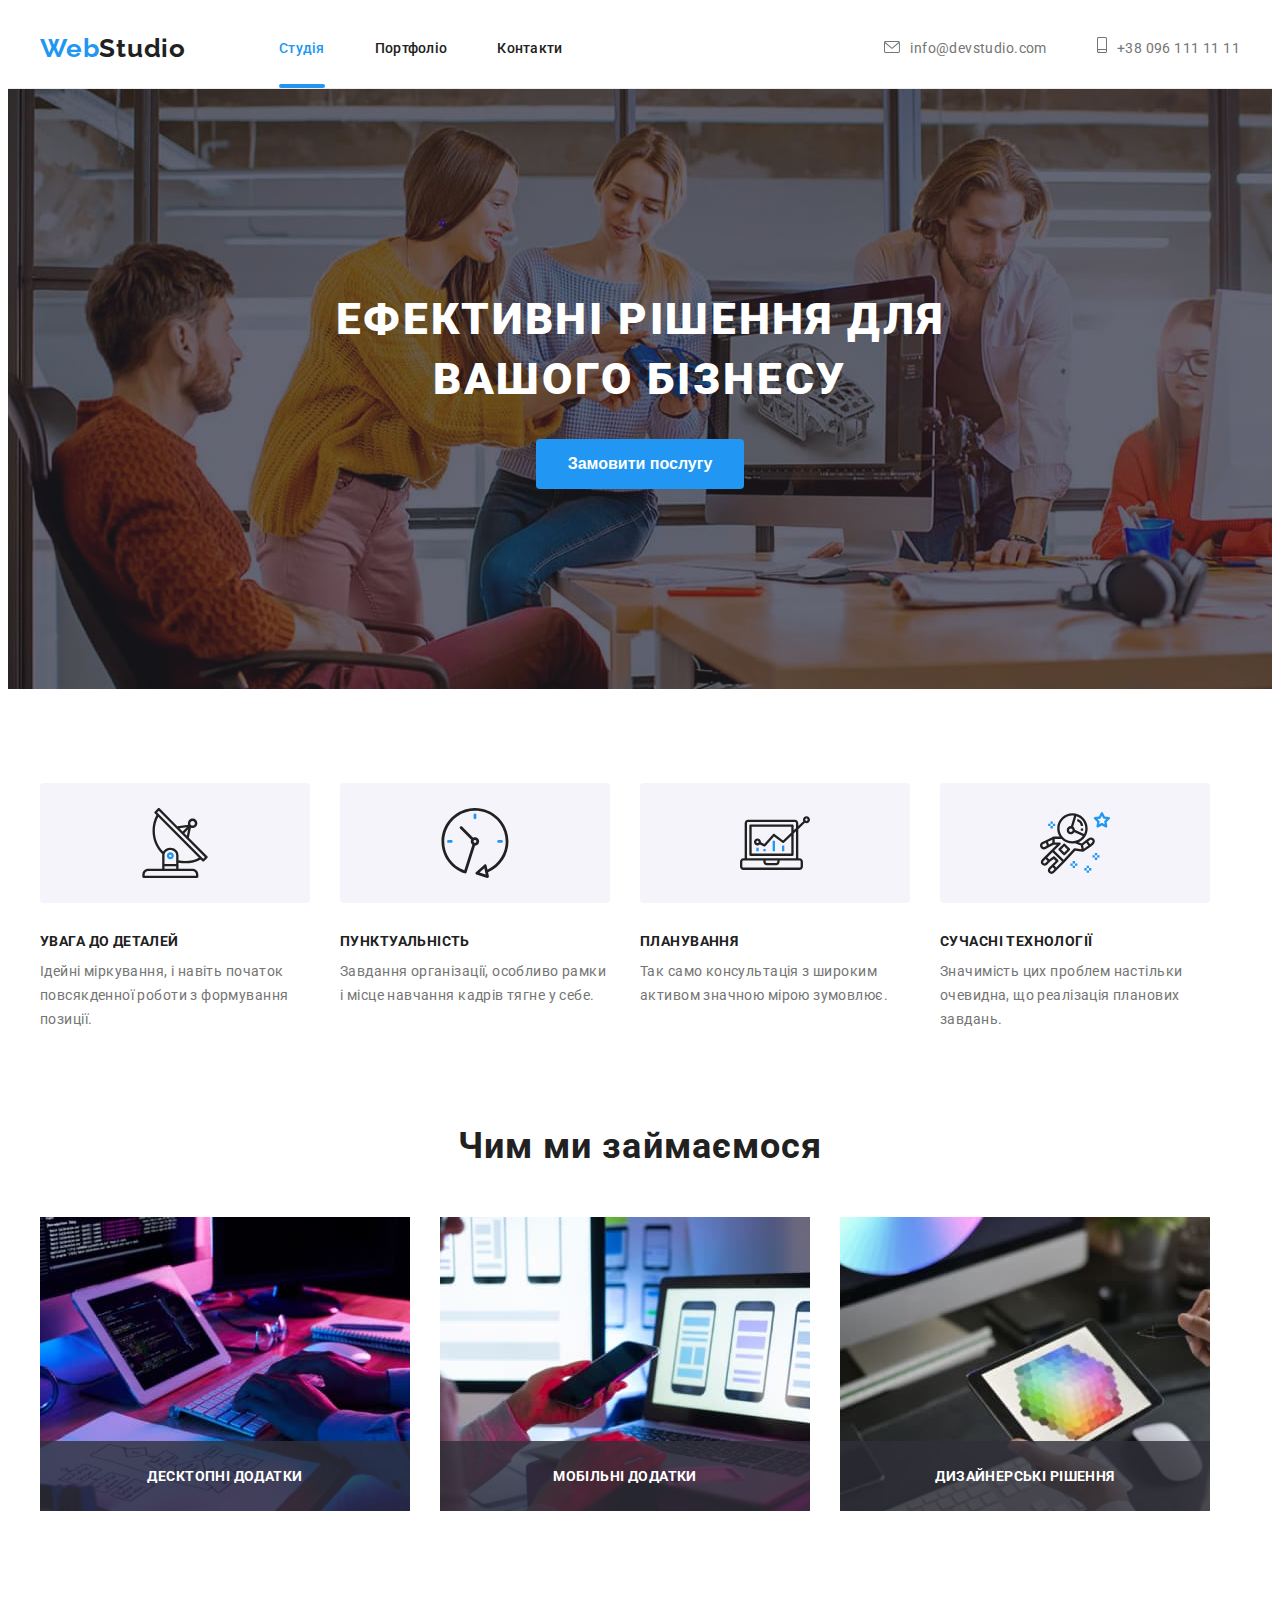
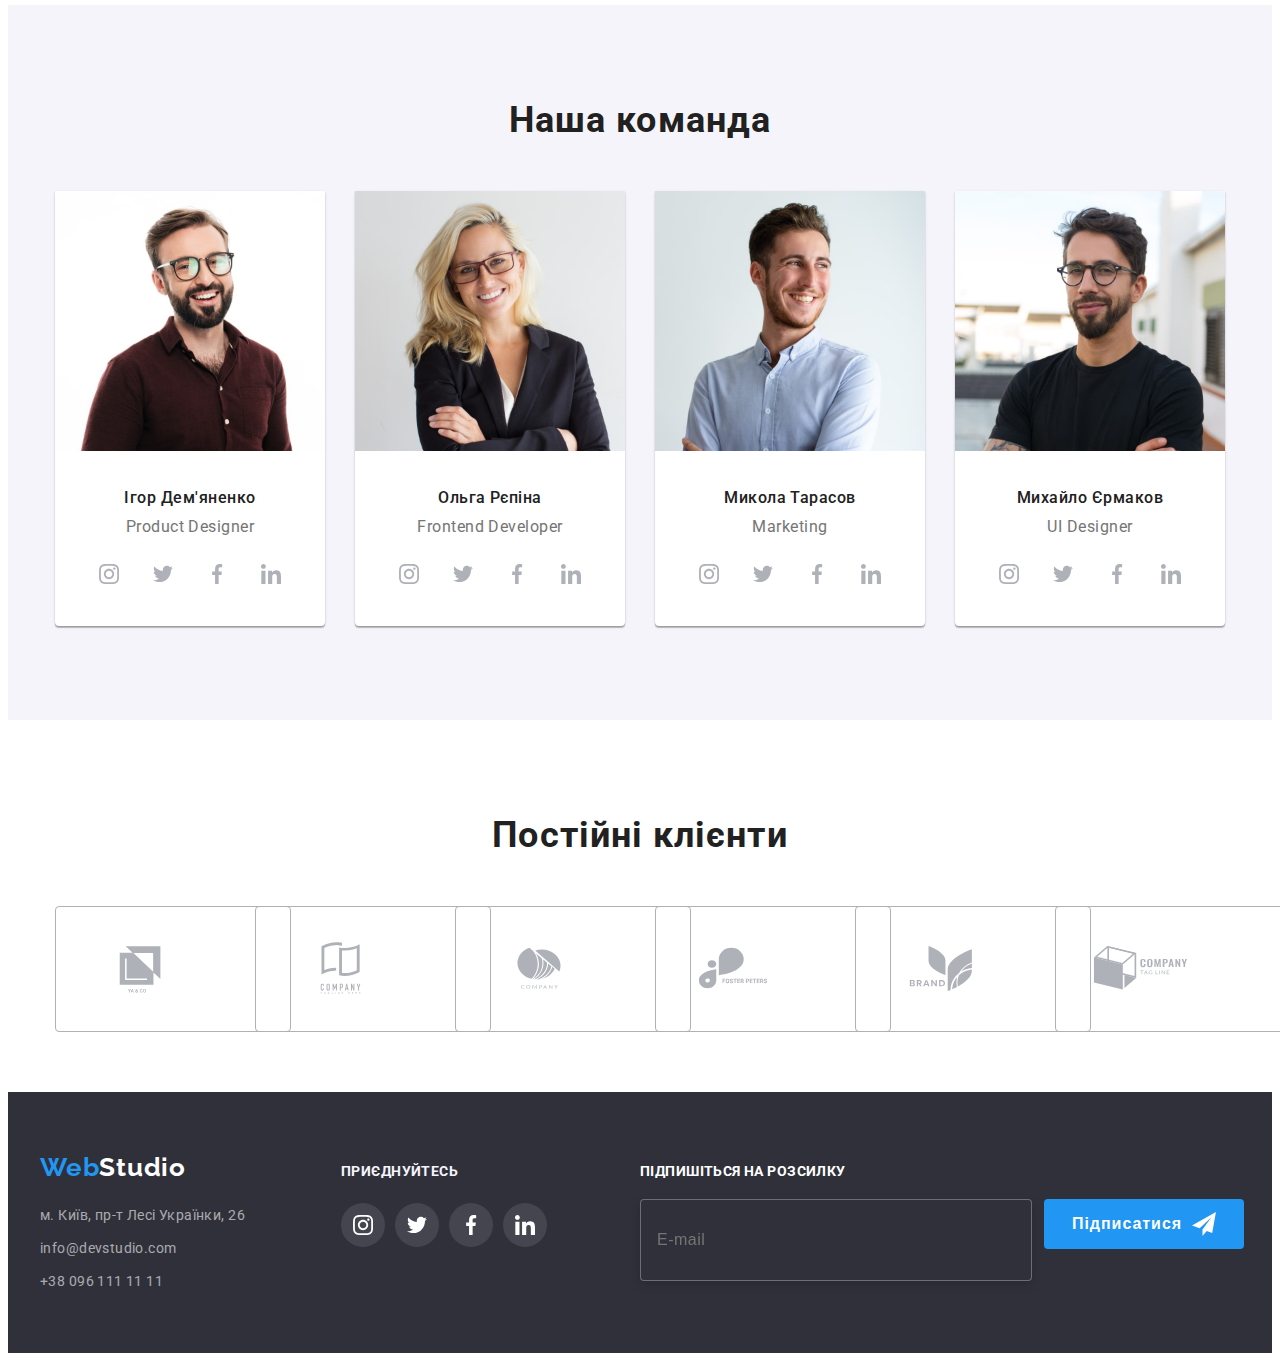
==== commit 065f0025: "bem" ====
--- a/index.html
+++ b/index.html
@@ -49,60 +49,60 @@
     <main>
         <!--Герой-->
     
-        <section class="section section-hero ">
-            <h1 class="hero-title">Ефективні рішення для вашого бізнесу</h1>
-            <button type="button" class="button-style" data-modal-open>Замовити послугу</button>
+        <section class="section hero">
+            <h1 class="hero__title">Ефективні рішення для вашого бізнесу</h1>
+            <button type="button" class="hero__button" data-modal-open>Замовити послугу</button>
         </section>
 
 
-    <section class="section section-benefits ">
+    <section class="section">
         <div class="container">
             <!--Наші переваги-->
-            <h2 class="title-benefits visually-hidden">Наші переваги</h2>
-            <ul class="list-benefits">         
-                <li class="list-item">
+            <h2 class="visually-hidden">Наші переваги</h2>
+            <ul class="benefits">         
+                <li class="benefits__item">
                     <div class="privileges-item">
-                    <svg width="70" height="70" class="our-icons" >
+                    <svg width="70" height="70" class="benefits__icons" >
                         <use class="our" href="./images/icons.svg#icon-antenna"></use>
                     </svg>
                     </div>
-                    <h3 class="list-title">УВАГА ДО ДЕТАЛЕЙ</h3>
-                    <p class="paragraph">Ідейні міркування, і навіть початок  повсякденної роботи з формування позиції.</p>
+                    <h3 class="benefits__title">УВАГА ДО ДЕТАЛЕЙ</h3>
+                    <p class="benefits__paragraph">Ідейні міркування, і навіть початок  повсякденної роботи з формування позиції.</p>
                 </li>               
-                <li class="list-item">
+                <li class="benefits__item">
                     <div class="privileges-item">
-                    <svg width="70" height="70" class="our-icons" >
+                    <svg width="70" height="70" class="benefits__icons" >
                         <use href="./images/icons.svg#icon-clock"></use>
                     </svg>
                     </div>
-                    <h3 class="list-title">ПУНКТУАЛЬНІСТЬ</h3>
-                    <p class="paragraph">Завдання організації, особливо рамки і місце навчання кадрів тягне у себе.</p>
-                </li>
-                <li class="list-item">
+                    <h3 class="benefits__title">ПУНКТУАЛЬНІСТЬ</h3>
+                    <p class="benefits__paragraph">Завдання організації, особливо рамки і місце навчання кадрів тягне у себе.</p>
+                </li>
+                <li class="benefits__item">
                     <div class="privileges-item">
-                    <svg width="70" height="70" class="our-icons">
+                    <svg width="70" height="70" class="benefits__icons">
                         <use href="./images/icons.svg#icon-diagram"></use>
                     </svg>
                     </div>
-                    <h3 class="list-title">ПЛАНУВАННЯ</h3>
-                    <p class="paragraph">Так само консультація з широким активом значною мірою зумовлює.</p>
-                </li>
-                <li class="list-item">
+                    <h3 class="benefits__title">ПЛАНУВАННЯ</h3>
+                    <p class="benefits__paragraph">Так само консультація з широким активом значною мірою зумовлює.</p>
+                </li>
+                <li class="benefits__item">
                     <div class="privileges-item">
-                    <svg width="70" height="70" class="our-icons">
+                    <svg width="70" height="70" class="benefits__icons">
                         <use href="./images/icons.svg#icon-astronaut"></use>
                     </svg>
                     </div>
-                    <h3 class="list-title">СУЧАСНІ ТЕХНОЛОГІЇ</h3>
-                    <p class="paragraph">Значимість цих проблем настільки очевидна, що реалізація планових завдань.</p>
+                    <h3 class="benefits__title">СУЧАСНІ ТЕХНОЛОГІЇ</h3>
+                    <p class="benefits__paragraph">Значимість цих проблем настільки очевидна, що реалізація планових завдань.</p>
                 </li>
             </ul>
         </div>
     </section>
         <!--Чим ми займаємося-->
-    <section class="section section-work nopadding">
+    <section class="section nopadding">
         <div class="container">
-            <h2 class="section-work-title">Чим ми займаємося</h2>
+            <h2 class="title">Чим ми займаємося</h2>
             <ul class="list-work">
                 <li class="item-do">
                     <div class="item-div-img">
@@ -134,144 +134,144 @@
         <!--Наша команда-->
     <section class="section section-team">
         <div class="container">
-            <h2 class="section-title">Наша команда</h2>
+            <h2 class="title">Наша команда</h2>
             <ul class="team">
-                <li class="team-list">
-                    <img class="team-picks" src="./images/igor.jpg" width="270" height="260" alt="Ігор Дем'яненко">
-                    <h3 class="team-title">Ігор Дем'яненко</h3>
-                    <p class="paragraph-team">Product Designer</p>
-                    <ul class="team-list team-list-socialm">
-                        <li class="team-item-socialm">
-                            <a href="#" class="team-soc-link link">
-                                <svg width="20" height="20" class="team-soc-icon">
+                <li class="team__list">
+                    <img class="team__picks" src="./images/igor.jpg" width="270" height="260" alt="Ігор Дем'яненко">
+                    <h3 class="team__title">Ігор Дем'яненко</h3>
+                    <p class="team__paragraph">Product Designer</p>
+                    <ul class="team-social position">
+                        <li class="team-social__item">
+                            <a href="#" class="team-social__link link">
+                                <svg width="20" height="20" class="team-social__icon">
                                 <use href="./images/icons.svg#icon-instagram"></use>
                                 </svg>
                             </a>
                         </li>
-                        <li class="team-item-socialm">
-                            <a href="#" class="team-soc-link link">
-                                <svg  width="20" height="20" class="team-soc-icon">
+                        <li class="team-social__item">
+                            <a href="#" class="team-social__link link">
+                                <svg  width="20" height="20" class="team-social__icon">
                                 <use href="./images/icons.svg#icon-twitter-1"></use>
                                 </svg>
                             </a>
                         </li>
-                        <li class="team-item-socialm">
-                            <a href="#" class="team-soc-link link">
-                                <svg  width="20" height="20" class="team-soc-icon">
+                        <li class="team-social__item">
+                            <a href="#" class="team-social__link link">
+                                <svg  width="20" height="20" class="team-social__icon">
                                 <use href="./images/icons.svg#icon-facebook"></use>
                                 </svg>
                             </a>
                         </li>
-                        <li class="team-item-socialm">
-                            <a href="#" class="team-soc-link link">
-                                <svg width="20" height="20" class="team-soc-icon">
+                        <li class="team-social__item">
+                            <a href="#" class="team-social__link link">
+                                <svg width="20" height="20" class="team-social__icon">
                                 <use href="./images/icons.svg#icon-linkedin"></use>
                                 </svg>
                             </a>
                         </li>
                     </ul>
                 </li>
-                <li class="team-list">
-                    <img class="team-picks" src="./images/olga.jpg" width="270" height="260" alt="Ольга Рєпіна">
-                    <h3 class="team-title">Ольга Рєпіна</h3>
-                    <p class="paragraph-team">Frontend Developer</p>
-                    <ul class="team-list team-list-socialm">
-                        <li class="team-item-socialm">
-                            <a href="#" class="team-soc-link link">
-                            <svg width="20" height="20" class="team-soc-icon">
+                <li class="team__list">
+                    <img class="team__picks" src="./images/olga.jpg" width="270" height="260" alt="Ольга Рєпіна">
+                    <h3 class="team__title">Ольга Рєпіна</h3>
+                    <p class="team__paragraph">Frontend Developer</p>
+                    <ul class="team-social position">
+                        <li class="team-social__item">
+                            <a href="#" class="team-social__link link">
+                            <svg width="20" height="20" class="team-social__icon">
                             <use href="./images/icons.svg#icon-instagram"></use>
                             </svg>
                             </a>
                         </li>
-                        <li class="team-item-socialm">
-                            <a href="#" class="team-soc-link link">
-                                <svg  width="20" height="20" class="team-soc-icon">
+                        <li class="team-social__item">
+                            <a href="#" class="team-social__link link">
+                                <svg  width="20" height="20" class="team-social__icon">
                                 <use href="./images/icons.svg#icon-twitter-1"></use>
                                 </svg>
                             </a>
                         </li>
-                        <li class="team-item-socialm">
-                            <a href="#" class="team-soc-link link">
-                                <svg  width="20" height="20" class="team-soc-icon">
+                        <li class="team-social__item">
+                            <a href="#" class="team-social__link link">
+                                <svg  width="20" height="20" class="team-social__icon">
                                 <use href="./images/icons.svg#icon-facebook"></use>
                                 </svg>
                             </a>
                         </li>
-                        <li class="team-item-socialm">
-                            <a href="#" class="team-soc-link link">
-                                <svg width="20" height="20" class="team-soc-icon">
+                        <li class="team-social__item">
+                            <a href="#" class="team-social__link link">
+                                <svg width="20" height="20" class="team-social__icon">
                                 <use href="./images/icons.svg#icon-linkedin"></use>
                                 </svg>
                             </a>
                         </li>
                     </ul>
                 </li>
-                <li class="team-list">
-                    <img class="team-picks" src="./images/mykola.jpg" width="270" height="260" alt="Микола Тарасов">
-                    <h3 class="team-title">Микола Тарасов</h3>
-                    <p class="paragraph-team">Marketing</p>
-                    <ul class="team-list team-list-socialm">
+                <li class="team__list">
+                    <img class="team__picks" src="./images/mykola.jpg" width="270" height="260" alt="Микола Тарасов">
+                    <h3 class="team__title">Микола Тарасов</h3>
+                    <p class="team__paragraph">Marketing</p>
+                    <ul class="team-social position">
                         
-                        <li class="team-item-socialm">
-                            <a href="#" class="team-soc-link link">
-                                <svg width="20" height="20" class="team-soc-icon">
+                        <li class="team-social__item">
+                            <a href="#" class="team-social__link link">
+                                <svg width="20" height="20" class="team-social__icon">
                                 <use href="./images/icons.svg#icon-instagram"></use>
                                 </svg>
                                 </a>
                         </li>
-                        <li class="team-item-socialm">
-                            <a href="#" class="team-soc-link link">
-                                <svg  width="20" height="20" class="team-soc-icon">
+                        <li class="team-social__item">
+                            <a href="#" class="team-social__link link">
+                                <svg  width="20" height="20" class="team-social__icon">
                                 <use href="./images/icons.svg#icon-twitter-1"></use>
                                 </svg>
                             </a>
                         </li>
-                        <li class="team-item-socialm">
-                            <a href="#" class="team-soc-link link">
-                                <svg  width="20" height="20" class="team-soc-icon">
+                        <li class="team-social__item">
+                            <a href="#" class="team-social__link link">
+                                <svg  width="20" height="20" class="team-social__icon">
                                 <use href="./images/icons.svg#icon-facebook"></use>
                                 </svg>
                             </a>
                         </li>
-                        <li class="team-item-socialm">
-                            <a href="#" class="team-soc-link link">
-                                <svg width="20" height="20" class="team-soc-icon">
+                        <li class="team-social__item">
+                            <a href="#" class="team-social__link link">
+                                <svg width="20" height="20" class="team-social__icon">
                                 <use href="./images/icons.svg#icon-linkedin"></use>
                                 </svg>
                             </a>
                         </li>
                     </ul>
                 </li>
-                <li class="team-list">
-                    <img class="team-picks" src="./images/mykhailo.jpg" width="270" height="260" alt="Михайло Єрмаков">
-                    <h3 class="team-title">Михайло Єрмаков</h3>
-                    <p class="paragraph-team">UI Designer</p>
-                    <ul class="team-list team-list-socialm">
+                <li class="team__list">
+                    <img class="team__picks" src="./images/mykhailo.jpg" width="270" height="260" alt="Михайло Єрмаков">
+                    <h3 class="team__title">Михайло Єрмаков</h3>
+                    <p class="team__paragraph">UI Designer</p>
+                    <ul class="team-social position">
                         
-                        <li class="team-item-socialm">
-                            <a href="#" class="team-soc-link link">
-                                <svg width="20" height="20" class="team-soc-icon">
+                        <li class="team-social__item">
+                            <a href="#" class="team-social__link link">
+                                <svg width="20" height="20" class="team-social__icon">
                                 <use href="./images/icons.svg#icon-instagram"></use>
                                 </svg>
                                 </a>
                         </li>
-                        <li class="team-item-socialm">
-                            <a href="#" class="team-soc-link link">
-                                <svg  width="20" height="20" class="team-soc-icon">
+                        <li class="team-social__item">
+                            <a href="#" class="team-social__link link">
+                                <svg  width="20" height="20" class="team-social__icon">
                                 <use href="./images/icons.svg#icon-twitter-1"></use>
                                 </svg>
                             </a>
                         </li>
-                        <li class="team-item-socialm">
-                            <a href="#" class="team-soc-link link">
-                                <svg  width="20" height="20" class="team-soc-icon">
+                        <li class="team-social__item">
+                            <a href="#" class="team-social__link link">
+                                <svg  width="20" height="20" class="team-social__icon">
                                 <use href="./images/icons.svg#icon-facebook"></use>
                                 </svg>
                             </a>
                         </li>
-                        <li class="team-item-socialm">
-                            <a href="#" class="team-soc-link link">
-                                <svg width="20" height="20" class="team-soc-icon">
+                        <li class="team-social__item">
+                            <a href="#" class="team-social__link link">
+                                <svg width="20" height="20" class="team-social__icon">
                                 <use href="./images/icons.svg#icon-linkedin"></use>
                                 </svg>
                             </a>
@@ -282,48 +282,47 @@
         </div>
     </section>
     <!--Постійні клієнти-->
-    <section class="section section-clients">
-        <div class="container clients-div">
-        <h2 class="client-title">Постійні клієнти</h2>
-            <ul class="list-client">
-                <li class="company ">
-                 <a class="client-item" href="#">
-                    <svg class="icon-clients" >
+    <section class="section">
+        <div class="container">
+        <h2 class="title">Постійні клієнти</h2>
+            <ul class="client">
+                <li class="client__item ">
+                 <a class="client__link" href="#">
+                    <svg class="client__icon" >
                         <use href="./images/icons.svg#icon-Logo1n"></use>
                     </svg>
                  </a>
                 </li>
-                <li class="company">
-                    <a class="client-item" href="#">
-                        <svg class="icon-clients" >
+                <li class="client__item">
+                    <a class="client__link" href="#">
+                        <svg class="client__icon" >
                             <use href="./images/icons.svg#icon-Logo-2"></use>
                         </svg>
                      </a>                
                 </li>
-                <li class="company">
-                    <a class="client-item" href="#">
-                        <svg class="icon-clients" >
+                <li class="client__item">
+                    <a class="client__link" href="#">
+                        <svg class="client__icon" >
                             <use href="./images/icons.svg#icon-Logo-3"></use>
                         </svg>
+                     </a>    
+                <li class="client__item">
+                    <a class="client__link" href="#">
+                        <svg class="client__icon">
+                            <use href="./images/icons.svg#icon-Logo4"></use>
+                        </svg>
                      </a>      
                 </li>
-                <li class="company">
-                    <a class="client-item" href="#">
-                        <svg class="icon-clients">
-                            <use href="./images/icons.svg#icon-Logo4"></use>
+                <li class="client__item">
+                    <a class="client__link" href="#">
+                        <svg class="client__icon" >
+                            <use href="./images/icons.svg#icon-Logo-5"></use>
                         </svg>
                      </a>      
                 </li>
-                <li class="company">
-                    <a class="client-item" href="#">
-                        <svg class="icon-clients" >
-                            <use href="./images/icons.svg#icon-Logo-5"></use>
-                        </svg>
-                     </a>      
-                </li>
-                <li class="company">
-                    <a class="client-item" href="#">
-                        <svg class="icon-clients" >
+                <li class="client__item">
+                    <a class="client__link" href="#">
+                        <svg class="client__icon" >
                             <use href="./images/icons.svg#icon-Logo-6"></use>
                         </svg>
                      </a>      
@@ -336,48 +335,48 @@
     <footer class="footer">
         <div class="container footer-item">
         <div class="adress-div">
-            <a href="./index.html" class="logo-footer"><span class="logo-web">Web</span>Studio</a>
+            <a href="./index.html" class="logo__footer"><span class="logo-web">Web</span>Studio</a>
             <address class="address">
-                <ul class="site-nav-footer">
+                <ul class="address__list">
                     <li>
-                        <a href="https://goo.gl/maps/zZceFbnyoAsrNm7R6" class="address-items" rel="noreferrer noopener" target="_blank">м. Київ, пр-т Лесі Українки, 26</a>
+                        <a href="https://goo.gl/maps/zZceFbnyoAsrNm7R6" class="address__items" rel="noreferrer noopener" target="_blank">м. Київ, пр-т Лесі Українки, 26</a>
                     </li>
                     <li>
-                        <a href="mailto:info@devstudio.com" class="address-items">info@devstudio.com</a>
+                        <a href="mailto:info@devstudio.com" class="address__items">info@devstudio.com</a>
                     </li>
                     <li>
-                        <a href="tel:+380961111111" class="address-items">+38 096 111 11 11</a>
+                        <a href="tel:+380961111111" class="address__items">+38 096 111 11 11</a>
                     </li>
                 </ul>
             </address>
         </div>
-            <div class="div-fot">
-                <p class="footer-paragraph">приєднуйтесь</p>
-                <ul class="footer-list">
-                    <li class="footer-soc-lincs">
-                        <a class="footer-icon-linc" href="#">
-                            <svg class="icons-svg" width="20" height="20">
+            <div class="footer-social">
+                <p class="footer-social__paragraph">приєднуйтесь</p>
+                <ul class="footer-social__list">
+                    <li class="footer-social__item">
+                        <a class="footer-social__icon" href="#">
+                            <svg width="20" height="20">
                                 <use href="./images/icons.svg#icon-instagram"></use>
                             </svg>
                         </a>
                     </li>
-                    <li class="footer-soc-lincs">
-                        <a class="footer-icon-linc" href="#">
-                            <svg  class="icons-svg" width="20" height="20">
+                    <li class="footer-social__item">
+                        <a class="footer-social__icon" href="#">
+                            <svg width="20" height="20">
                                 <use href="./images/icons.svg#icon-twitter-1"></use>
                             </svg>
                         </a>
                     </li>
-                    <li class="footer-soc-lincs">
-                        <a class="footer-icon-linc" href="#">
-                            <svg class="icons-svg" width="20" height="20">
+                    <li class="footer-social__item">
+                        <a class="footer-social__icon" href="#">
+                            <svg width="20" height="20">
                                 <use href="./images/icons.svg#icon-facebook"></use>
                             </svg>
                         </a>
                     </li>
-                    <li class="footer-soc-lincs">
-                        <a class="footer-icon-linc" href="#">
-                            <svg class="icons-svg" width="20" height="20">
+                    <li class="footer-social__item">
+                        <a class="footer-social__icon" href="#">
+                            <svg width="20" height="20">
                                 <use href="./images/icons.svg#icon-linkedin"></use>
                             </svg>
                         </a>
--- a/css/main.min.css
+++ b/css/main.min.css
@@ -1 +1 @@
-:root{--primary-text-color: #212121;--acent-color: #2196F3;--secondary-texy-color:#757575;--primary-fon-color: #ffffff;--secondary-fon-col: #F5F4FA;--darc-fon-color:#2F303A;--adres-color:rgba(255, 255, 255, 0.6);--work-fon-color:#F5F5F5;--header-border-color:#ECECEC;--color-cards-border: #EEEEEE;--background-color-hero: #C4C4C4;--border-clients-color: #AFB1B8;--bacjground-color-footer-lincs: rgba(255, 255, 255, 0.1);--primery-icon-color:#AFB1B8;--background-color-img: rgba(47, 48, 58, 0.8);--background-color-img-overley:rgba(33, 150, 243, 0.9);--background-color-modal-window: rgba(0, 0, 0, 0.2);--primary-cubic-bezir: cubic-bezier(0.4, 0, 0.2, 1);--primary-padding-bottom: 10px;--modal-input-color: rgba(33, 33, 33, 0.2)}.label-s,.checkbox-style,.footer-icon-linc,.client-item,.list-client,.client-title,.team-soc-link,.team-list-socialm,.item-p,.privileges-item,.main-navigation,.footer-button,.close{display:flex;align-items:center}h1,h2,h3,h4,h5,h6,p{margin:0}.navigation__list,.authentication__link,.authentication,.list-benefits,.team-list,.buttons-filter,.photos-list,.list-work,.site-nav-footer,.list-client,.footer-list{list-style:none}ul{padding:0;margin:0}body{font-family:"Roboto","sans-serif";font-size:14px;font-weight:400;line-height:1.7142857143;letter-spacing:.03em;color:var(--primary-text-color);background-color:var(--primary-fon-color)}.section{padding-top:94px;padding-bottom:94px}.button-style{background-color:var(--acent-color);color:var(--primary-fon-color);border:none;cursor:pointer;font-weight:700;font-size:16px;line-height:1.87;display:inline-block;background:var(--acent-color);border-radius:4px;max-width:216px;max-height:50px;padding:10px 32px;transition-property:background-color,color;transition-duration:250ms;transition-timing-function:cubic-bezier(0.4, 0, 0.2, 1)}.button-style:hover,.button-style:focus,.button-style:active{background-color:var(--secondary-fon-col);color:var(--primary-text-color);box-shadow:0px 4px 4px rgba(0,0,0,.15);border-radius:4px}.buttons-filter .button{font-weight:500;font-size:16px;line-height:1.62;color:var(--primary-text-color);background-color:var(--secondary-fon-col);border:none;transition:color 250ms cubic-bezier(0.4, 0, 0.2, 1)}.button{background-color:var(--secondary-fon-col)}.button-filter{font-family:"Roboto","sans-serif";border:0;font-weight:500;font-size:16px;line-height:1.62;text-align:center;border-radius:4px;cursor:pointer;max-height:38px;padding-top:6px;padding-bottom:6px;padding-left:22px;padding-right:22px}.button-filter:hover,.button-filter:focus,.button-filter:active{background-color:var(--acent-color);color:var(--primary-fon-color);box-shadow:0px 3px 1px rgba(0,0,0,.1),0px 1px 2px rgba(0,0,0,.08),0px 2px 2px rgba(0,0,0,.12);border-radius:4px}.buttons-filters{display:flex;justify-content:center;margin-bottom:50px}.buttons-filter:not(:first-child){margin-left:8px}.button-all{width:73px;padding-left:25px;padding-right:25px;transition-property:background-color,color;transition-duration:250ms;transition-timing-function:cubic-bezier(0.4, 0, 0.2, 1)}.button-web{width:125px;transition-property:background-color,color;transition-duration:250ms;transition-timing-function:cubic-bezier(0.4, 0, 0.2, 1)}.button-adds{width:112px;transition-property:background-color,color;transition-duration:250ms;transition-timing-function:cubic-bezier(0.4, 0, 0.2, 1)}.button-dysain{width:103px;transition-property:background-color,color;transition-duration:250ms;transition-timing-function:cubic-bezier(0.4, 0, 0.2, 1)}.button-market{width:130px;transition-property:background-color,color;transition-duration:250ms;transition-timing-function:cubic-bezier(0.4, 0, 0.2, 1)}.submit-button-style{width:200px;height:50px;color:var(--primary-fon-color);background-color:var(--acent-color);border-radius:4px;border:none;padding:10px 52px;font-weight:700;font-size:16px;line-height:1.875;letter-spacing:.06em;cursor:pointer;transition-property:background-color,color;transition-duration:250ms;transition-timing-function:cubic-bezier(0.4, 0, 0.2, 1)}.submit-button-style:hover,.submit-button-style:focus{background-color:var(--secondary-fon-col);color:var(--primary-text-color);box-shadow:0px 4px 4px rgba(0,0,0,.15)}.close{position:absolute;width:30px;height:30px;top:8px;right:8px;fill:#000;background:var(--primary-link-color);border:1px solid rgba(0,0,0,.1);border-radius:50%;justify-content:center;cursor:pointer;padding:6px}.close:hover{fill:var(--acent-color);transition-property:fill;transition-duration:250ms;transition-timing-function:cubic-bezier(0.4, 0, 0.2, 1)}.footer-button{justify-content:center;width:200px;height:50px;background-color:var(--acent-color);color:var(--primary-fon-color);border-radius:4px;padding-top:10px;padding-bottom:10px;padding-left:28px;padding-right:28px;font-weight:700;font-size:16px;cursor:pointer;margin-left:12px;border:none}.footer-button:hover,.footer-button:focus{background-color:var(--secondary-fon-col);color:var(--primary-text-color);transition-property:background-color,color;transition-duration:250ms;transition-timing-function:cubic-bezier(0.4, 0, 0.2, 1)}.footer-button:hover .icon-svg-button,.footer-button:focus .icon-svg-button{fill:var(--primary-text-color);transition-property:fill;transition-duration:250ms;transition-timing-function:cubic-bezier(0.4, 0, 0.2, 1)}.container{width:1200px;padding-left:15px;padding-right:15px;margin:0 auto}.logo{font-family:"Raleway","sans-serif";font-size:26px;font-weight:700;line-height:1.1923076923;letter-spacing:.03em;text-decoration:none;color:var(--primary-text-color);margin-right:93px}.logo-web{color:var(--acent-color)}.logo-footer{font-family:"Raleway","sans-serif";font-size:26px;font-weight:700;line-height:1.1923076923;letter-spacing:.03em;color:var(--primary-fon-color);text-decoration:none;display:inline-block}.logo-footer{margin-bottom:20px}.header{background-color:var(--primary-fon-color);border-bottom:1px solid var(--header-border-color)}.main-navigation{justify-content:center}.navigation__list{color:var(--primary-text-color);display:flex}.navigation__list .navigation__item:not(:last-child){margin-right:50px}.navigation__list .navigation__link,.navigation__list{color:var(--primary-text-color)}.navigation__list .navigation__link:hover,.navigation__list .navigation__link:focus{color:var(--acent-color)}.navigation__list .navigation__link.current{color:var(--acent-color)}.navigation{margin-right:auto}.navigation__link{display:block;padding-top:32px;padding-bottom:32px;font-size:14px;font-weight:500;line-height:1.1428571429;letter-spacing:.02em;transition-property:background-color;transition-duration:250ms;transition-timing-function:cubic-bezier(0.4, 0, 0.2, 1);text-decoration:none;transition-property:color;transition-duration:250ms;transition-timing-function:linear;display:flex;justify-content:center;fill:var(--secondary-texy-color)}.navigation__link:active{color:var(--acent-color)}.navigation__link:focus,.navigation__link:hover{fill:var(--acent-color)}.effect{position:relative}.effect.after:hover::after{transform:scaleX(1)}.effect:hover::after,.effect:focus::after{display:inline-block}.current::after{position:absolute;content:"";bottom:0;left:0;width:100%;height:4px;border-radius:2px;background-color:var(--acent-color)}.effect.after::after{content:"";position:absolute;width:100%;height:4px;bottom:0;left:0;border-radius:2px;background-color:var(--acent-color);transform:scaleX(0);transition:transform 250ms cubic-bezier(0.4, 0, 0.2, 1);display:block}.authentication{display:flex}.authentication .authentication__link,.authentication{color:var(--secondary-texy-color);text-decoration:none}.authentication .authentication__link:hover,.authentication .authentication__link:focus{color:var(--acent-color);fill:var(--acent-color);transition:color 250ms cubic-bezier(0.4, 0, 0.2, 1)}.authentication .authentication__item+.authentication__item{margin-left:50px}.authentication__icon{fill:var(--secondary-texy-color);margin-right:10px;transition:fill 250ms cubic-bezier(0.4, 0, 0.2, 1)}.section-hero{background-image:linear-gradient(rgba(47, 48, 58, 0.4), rgba(47, 48, 58, 0.4)),url(../images/hero.jpg);background-repeat:no-repeat;background-size:cover;background-color:var(--darc-fon-color);text-align:center;padding-top:200px;padding-bottom:200px;max-width:1600px;margin:0 auto}.section .section-hero{padding:0}.hero-title{color:var(--primary-fon-color);max-width:696px;font-size:44px;font-weight:900;line-height:1.3636363636;letter-spacing:.06em;text-transform:uppercase;margin-bottom:30px;margin-left:auto;margin-right:auto}.list-benefits{display:flex}.list-benefits .list-item:not(:last-child){margin-right:30px}.list-item{width:270px}.visually-hidden{position:absolute;width:1px;height:1px;margin:-1px;border:0;padding:0;white-space:nowrap;-webkit-clip-path:inset(100%);clip-path:inset(100%);clip:rect(0 0 0 0);overflow:hidden}.list-title{font-size:14px;font-weight:700;line-height:1.1428571429;letter-spacing:.03em;text-transform:uppercase;color:var(--primary-text-color);margin-bottom:var(--primary-padding-bottom)}.paragraph{color:var(--secondary-texy-color)}.privileges-item{justify-content:center;margin-bottom:30px;width:270px;height:120px;background:var(--secondary-fon-col);border-radius:4px}.nopadding{padding-top:0px}.section-work-title{font-size:36px;font-weight:700;line-height:1.1666666667;letter-spacing:.03em;margin-bottom:50px;text-align:center}.list-work{display:flex}.list-work .item-do{margin-right:30px}.list-work .item-do:last-child{margin-right:0}.img-item,.team-picks{display:block;width:100%;height:auto}.paragraph-item{display:block;font-size:14px;font-weight:700;line-height:1.1428571429;letter-spacing:.03em;text-transform:uppercase;color:var(--primary-fon-color)}.item-do{position:relative}.item-p{width:100%;height:70px;justify-content:center;position:absolute;bottom:0}.item-div-img::after{content:"";background-color:rgba(47,48,58,.8);position:absolute;display:inline-block;width:100%;height:70px;bottom:0}.section-team{background-color:var(--secondary-fon-col)}.section-title{font-size:36px;font-weight:700;line-height:1.1666666667;letter-spacing:.03em;text-align:center;margin-bottom:50px}.paragraph-team{font-size:16px;font-weight:400;line-height:1.1875;letter-spacing:.03em;text-align:center;color:var(--secondary-texy-color);margin-bottom:16px}.team-title{font-size:16px;font-weight:500;line-height:1.1875;letter-spacing:.03em;text-align:center;margin-bottom:var(--primary-padding-bottom)}.team{display:flex;justify-content:center}.team .team-list:not(:last-child){margin-right:30px}.team-picks{margin-bottom:30px}.team-list{box-shadow:0px 1px 3px rgba(0,0,0,.12),0px 1px 1px rgba(0,0,0,.14),0px 2px 1px rgba(0,0,0,.2);border-radius:0px 0px 4px 4px;background-color:var(--primary-fon-color)}.team-list-socialm{justify-content:center;padding-bottom:30px}.team-item-socialm{width:44px;height:44px}.team-item-socialm:not(:last-child){margin-right:10px}.team-soc-link{width:100%;height:100%;border-radius:50%;justify-content:center;transition:background-color 250ms cubic-bezier(0.4, 0, 0.2, 1)}.team-soc-link:focus,.team-soc-link:hover{background-color:var(--acent-color)}.team-soc-link:hover .team-soc-icon{fill:var(--primary-fon-color)}.team-soc-link:focus .team-soc-icon{fill:var(--primary-fon-color)}.team-soc-icon{fill:var(--primery-icon-color);transition:fill 250ms cubic-bezier(0.4, 0, 0.2, 1)}.client-title{font-size:36px;font-weight:700;line-height:1.1666666667;letter-spacing:.03em;text-align:center;justify-content:center;margin-bottom:50px}.clients-div{background-color:var(--primary-fon-color)}.list-client{justify-content:center}.icon-clients{width:106px;height:60px;fill:var(--primery-icon-color);transition:fill 250ms cubic-bezier(0.4, 0, 0.2, 1)}.company{width:170px;height:92px}.company:not(:last-child){margin-right:30px}.client-item{width:100%;height:100%;padding:16px 32px;border:1px solid var(--border-clients-color);border-radius:4px;transition:border 250ms cubic-bezier(0.4, 0, 0.2, 1),fill 250ms cubic-bezier(0.4, 0, 0.2, 1)}.client-item:hover{border:1px solid var(--acent-color)}.client-item:focus{border:1px solid var(--acent-color)}.client-item:hover .icon-clients{fill:var(--acent-color)}.client-item:focus .icon-clients{fill:var(--acent-color)}.client-item:hover{border-radius:4px;fill:var(--acent-color)}.footer{background-color:var(--darc-fon-color);padding-top:60px;padding-bottom:60px}.footer-item>.logo-footer{margin-bottom:20px}.site-nav-footer>li:not(:last-child){margin-bottom:9px}.address{font-style:normal;width:231px}.address-item{color:var(--primary-fon-color);text-decoration:none}.address-items{color:var(--adres-color);text-decoration:none;transition-property:color;transition-duration:250ms;transition-timing-function:linear}.address-items:hover,.address-items:focus{color:var(--acent-color)}.footer-paragraph{color:var(--secondary-fon-col);font-size:14px;font-weight:700;line-height:1.7142857143;letter-spacing:.03em;text-transform:uppercase;margin-bottom:20px}.footer-soc-lincs{display:inline-flex;justify-content:center;align-content:center;width:44px;height:44px;fill:var(--primary-fon-color);background-color:var(--bacjground-color-footer-lincs);border-radius:50%}.footer-icon-linc{width:100%;height:100%;border-radius:50%;justify-content:center;fill:var(--primary-fon-color);transition-property:background-color;transition-duration:250ms;transition-timing-function:cubic-bezier(0.4, 0, 0.2, 1)}.footer-icon-linc:hover{background-color:var(--acent-color)}.footer-icon-linc:focus{background-color:var(--acent-color)}.footer-soc-lincs:not(:last-child){margin-right:10px}.footer-item{align-items:baseline;display:flex;justify-content:space-between}.div-fot{display:inline-block}.div-fot .fot-portfolio{margin-bottom:30px}.adress-div{display:inline-block;margin-right:70px}.footer-input-area{margin-left:93px}.paragraph-input{font-size:14px;font-weight:700;line-height:1.1428571429;letter-spacing:.03em;text-transform:uppercase;color:var(--primary-fon-color);margin-bottom:20px}.input-footer{width:358px;height:50px;border:1px solid rgba(255,255,255,.3);filter:drop-shadow(0px 4px 4px rgba(0, 0, 0, 0.15));border-radius:4px;background-color:var(--darc-fon-color)}.input-footer:hover{border:1px solid var(--acent-color)}.footer-list{display:flex}input[placeholder]{font-size:16px;line-height:1.25;letter-spacing:.03em;padding:15px 16px;color:var(--secondary-texy-color)}.icon-svg-button{width:24px;height:24px;margin-left:10px;fill:var(--primary-fon-color)}.line-fo{display:flex}.span-foot{font-size:16px;font-weight:700;line-height:1.875;letter-spacing:.06em;text-align:center}.pic-title{font-size:18px;font-weight:700;line-height:2;letter-spacing:.06em;color:var(--primary-text-color)}.pic-paragraph{font-size:16px;line-height:1.875;letter-spacing:.03em;color:var(--secondary-texy-color)}.paragraph-overley{position:absolute;top:0;font-size:18px;font-weight:400;line-height:1.5555555556;letter-spacing:.03em;color:var(--primary-fon-color);background-color:var(--background-color-img-overley);padding:63px 24px;height:101%;transform:translateY(100%);transition:transform 250ms cubic-bezier(0.4, 0, 0.2, 1)}.portfolio-overlay-div{position:relative;overflow:hidden}.port{border:1px solid var(--header-border-color);border-top:none;border-left:none;border-right:none}.pic-list{display:flex;flex-wrap:wrap}.photos-list{width:370px;height:405px;margin-right:30px;margin-bottom:30px}.photos-list:nth-child(3n){margin-right:0}.photos-list:nth-last-child(-n+3){margin-bottom:0}.portfolio-list{justify-content:center}.cards{display:block;border:1px solid var(--color-cards-border);border-top:none;width:370px;height:110px;padding-top:20px;padding-bottom:20px;padding-left:24px;padding-right:24px}.cards>.pic-title{margin-bottom:4px}.link-content{width:100%;height:100%;text-decoration:none;display:inline-block;transition-property:box-shadow;transition-duration:250ms;transition-timing-function:linear}.link-content:hover{box-shadow:0px 1px 1px rgba(0,0,0,.12),0px 4px 4px rgba(0,0,0,.06),1px 4px 6px rgba(0,0,0,.16)}.link-content:focus{box-shadow:0px 1px 1px rgba(0,0,0,.12),0px 4px 4px rgba(0,0,0,.06),1px 4px 6px rgba(0,0,0,.16)}.link-content:hover .paragraph-overley,.link-content:focus .paragraph-overley{transform:translateY(0)}.backdrop{position:fixed;top:0;width:100%;height:100%;background-color:var(--background-color-modal-window);transition:opacity 250ms cubic-bezier(0.4, 0, 0.2, 1),visibility 250ms cubic-bezier(0.4, 0, 0.2, 1)}.modal{position:absolute;top:50%;left:50%;transform:translate(-50%, -50%) scale(1);height:581px;width:528px;background:var(--primary-fon-color);box-shadow:0px 1px 3px rgba(0,0,0,.12),0px 1px 1px rgba(0,0,0,.14),0px 2px 1px rgba(0,0,0,.2);border-radius:4px;transition:transform 250ms cubic-bezier(0.4, 0, 0.2, 1)}.backdrop.is-hidden{opacity:0;visibility:hidden;pointer-events:none;overflow:visible}.backdrop.is-hidden.is-hidden .modal{transform:translate(-50%, -50%) scale(0)}.icons-svg-char{width:18px;height:18px}.form-title{font-size:20px;font-weight:700;line-height:1.15;letter-spacing:.03em;text-align:center;margin-bottom:12px;color:var(--primary-text-color)}.input-style{border:1px solid var(--modal-input-color);border-radius:4px;width:100%;height:40px;left:576px;top:382px;padding-left:42px}.input-style:focus-visible{border-color:var(--acent-color)}.input-style:focus-within{border-color:var(--acent-color)}.input-style:focus-within+svg{fill:var(--acent-color);transition-property:fill;transition-duration:250ms;transition-timing-function:cubic-bezier(0.4, 0, 0.2, 1);fill:var(--acent-color)}.text-area:focus-within{border:1px solid var(--acent-color);transition-property:border;transition-duration:250ms;transition-timing-function:cubic-bezier(0.4, 0, 0.2, 1)}.form-div-group{margin-bottom:10px}.modal-style-area{position:relative;padding-top:40px;padding-bottom:40px;padding-left:41px;padding-right:39px;justify-content:center;text-align:center}.label-style{display:flex;align-items:left;color:var(--secondary-texy-color);font-size:12px;line-height:1.1666666667;letter-spacing:.01em;margin-bottom:4px}.style-area{resize:none;margin:0px;-moz-column-count:unset;column-count:unset;margin-bottom:14px}.text-area{resize:none;width:100%;height:120px;border:1px solid var(--modal-input-color);border-radius:4px;padding:12px 16px}textarea [placeholder]{font-size:12px;line-height:1.1666666667;letter-spacing:.01em;color:rgba(117,117,117,.5)}.checkbox-style{justify-content:center;margin-bottom:30px}.linc-conditions{color:var(--acent-color);margin-left:7px}.label-s::before{content:"";display:block;width:16px;height:15px;border:2px solid var(--primary-text-color);border-radius:2px;margin-right:8px}.label-s{border:none;font-size:14px;line-height:1.7142857143;letter-spacing:.03em}.input-checkbox:checked+label::before{border:none;background-color:var(--primary-text-color);background-image:url(../images/icon\ check.svg)}.input-svg{position:absolute;width:18px;height:18px;top:50%;left:15px;transform:translateY(-50%)}.div-position-icon{position:relative}/*# sourceMappingURL=main.min.css.map */+:root{--primary-text-color: #212121;--acent-color: #2196F3;--secondary-texy-color:#757575;--primary-fon-color: #ffffff;--secondary-fon-col: #F5F4FA;--darc-fon-color:#2F303A;--adres-color:rgba(255, 255, 255, 0.6);--work-fon-color:#F5F5F5;--header-border-color:#ECECEC;--color-cards-border: #EEEEEE;--background-color-hero: #C4C4C4;--border-clients-color: #AFB1B8;--bacjground-color-footer-lincs: rgba(255, 255, 255, 0.1);--primery-icon-color:#AFB1B8;--background-color-img: rgba(47, 48, 58, 0.8);--background-color-img-overley:rgba(33, 150, 243, 0.9);--background-color-modal-window: rgba(0, 0, 0, 0.2);--primary-cubic-bezir: cubic-bezier(0.4, 0, 0.2, 1);--primary-padding-bottom: 10px;--modal-input-color: rgba(33, 33, 33, 0.2)}.label-s,.checkbox-style,.footer-social__icon,.client__link,.client,.team-social__link,.position,.item-p,.privileges-item,.main-navigation,.footer-button,.close{display:flex;align-items:center}h1,h2,h3,h4,h5,h6,p{margin:0}.navigation__list,.authentication__link,.authentication,.benefits,.team__list,.team-social__item,.buttons-filter,.photos-list,.list-work,.address__list,.client,.footer-list{list-style:none}ul{padding:0;margin:0}body{font-family:"Roboto","sans-serif";font-size:14px;font-weight:400;line-height:1.7142857143;letter-spacing:.03em;color:var(--primary-text-color);background-color:var(--primary-fon-color)}.title{font-size:36px;font-weight:700;line-height:1.1666666667;letter-spacing:.03em;text-align:center;margin-bottom:50px}.section{padding-top:94px;padding-bottom:94px}.hero__button{background-color:var(--acent-color);color:var(--primary-fon-color);border:none;cursor:pointer;font-weight:700;font-size:16px;line-height:1.87;display:inline-block;background:var(--acent-color);border-radius:4px;max-width:216px;max-height:50px;padding:10px 32px;transition-property:background-color,color;transition-duration:250ms;transition-timing-function:cubic-bezier(0.4, 0, 0.2, 1)}.hero__button:hover,.hero__button:focus,.hero__button:active{background-color:var(--secondary-fon-col);color:var(--primary-text-color);box-shadow:0px 4px 4px rgba(0,0,0,.15);border-radius:4px}.buttons-filter .button{font-weight:500;font-size:16px;line-height:1.62;color:var(--primary-text-color);background-color:var(--secondary-fon-col);border:none;transition:color 250ms cubic-bezier(0.4, 0, 0.2, 1)}.button{background-color:var(--secondary-fon-col)}.button-filter{font-family:"Roboto","sans-serif";border:0;font-weight:500;font-size:16px;line-height:1.62;text-align:center;border-radius:4px;cursor:pointer;max-height:38px;padding-top:6px;padding-bottom:6px;padding-left:22px;padding-right:22px}.button-filter:hover,.button-filter:focus,.button-filter:active{background-color:var(--acent-color);color:var(--primary-fon-color);box-shadow:0px 3px 1px rgba(0,0,0,.1),0px 1px 2px rgba(0,0,0,.08),0px 2px 2px rgba(0,0,0,.12);border-radius:4px}.buttons-filters{display:flex;justify-content:center;margin-bottom:50px}.buttons-filter:not(:first-child){margin-left:8px}.button-all{width:73px;padding-left:25px;padding-right:25px;transition-property:background-color,color;transition-duration:250ms;transition-timing-function:cubic-bezier(0.4, 0, 0.2, 1)}.button-web{width:125px;transition-property:background-color,color;transition-duration:250ms;transition-timing-function:cubic-bezier(0.4, 0, 0.2, 1)}.button-adds{width:112px;transition-property:background-color,color;transition-duration:250ms;transition-timing-function:cubic-bezier(0.4, 0, 0.2, 1)}.button-dysain{width:103px;transition-property:background-color,color;transition-duration:250ms;transition-timing-function:cubic-bezier(0.4, 0, 0.2, 1)}.button-market{width:130px;transition-property:background-color,color;transition-duration:250ms;transition-timing-function:cubic-bezier(0.4, 0, 0.2, 1)}.submit-button-style{width:200px;height:50px;color:var(--primary-fon-color);background-color:var(--acent-color);border-radius:4px;border:none;padding:10px 52px;font-weight:700;font-size:16px;line-height:1.875;letter-spacing:.06em;cursor:pointer;transition-property:background-color,color;transition-duration:250ms;transition-timing-function:cubic-bezier(0.4, 0, 0.2, 1)}.submit-button-style:hover,.submit-button-style:focus{background-color:var(--secondary-fon-col);color:var(--primary-text-color);box-shadow:0px 4px 4px rgba(0,0,0,.15)}.close{position:absolute;width:30px;height:30px;top:8px;right:8px;fill:#000;background:var(--primary-link-color);border:1px solid rgba(0,0,0,.1);border-radius:50%;justify-content:center;cursor:pointer;padding:6px}.close:hover{fill:var(--acent-color);transition-property:fill;transition-duration:250ms;transition-timing-function:cubic-bezier(0.4, 0, 0.2, 1)}.footer-button{justify-content:center;width:200px;height:50px;background-color:var(--acent-color);color:var(--primary-fon-color);border-radius:4px;padding-top:10px;padding-bottom:10px;padding-left:28px;padding-right:28px;font-weight:700;font-size:16px;cursor:pointer;margin-left:12px;border:none}.footer-button:hover,.footer-button:focus{background-color:var(--secondary-fon-col);color:var(--primary-text-color);transition-property:background-color,color;transition-duration:250ms;transition-timing-function:cubic-bezier(0.4, 0, 0.2, 1)}.footer-button:hover .icon-svg-button,.footer-button:focus .icon-svg-button{fill:var(--primary-text-color);transition-property:fill;transition-duration:250ms;transition-timing-function:cubic-bezier(0.4, 0, 0.2, 1)}.container{width:1200px;padding-left:15px;padding-right:15px;margin:0 auto}.logo{font-family:"Raleway","sans-serif";font-size:26px;font-weight:700;line-height:1.1923076923;letter-spacing:.03em;text-decoration:none;color:var(--primary-text-color);margin-right:93px}.logo-web{color:var(--acent-color)}.logo__footer{font-family:"Raleway","sans-serif";font-size:26px;font-weight:700;line-height:1.1923076923;letter-spacing:.03em;color:var(--primary-fon-color);text-decoration:none;display:inline-block}.logo__footer{margin-bottom:20px}.header{background-color:var(--primary-fon-color);border-bottom:1px solid var(--header-border-color)}.main-navigation{justify-content:center}.navigation__list{color:var(--primary-text-color);display:flex}.navigation__list .navigation__item:not(:last-child){margin-right:50px}.navigation__list .navigation__link,.navigation__list{color:var(--primary-text-color)}.navigation__list .navigation__link:hover,.navigation__list .navigation__link:focus{color:var(--acent-color)}.navigation__list .navigation__link.current{color:var(--acent-color)}.navigation{margin-right:auto}.navigation__link{display:block;padding-top:32px;padding-bottom:32px;font-size:14px;font-weight:500;line-height:1.1428571429;letter-spacing:.02em;transition-property:background-color;transition-duration:250ms;transition-timing-function:cubic-bezier(0.4, 0, 0.2, 1);text-decoration:none;transition-property:color;transition-duration:250ms;transition-timing-function:linear;display:flex;justify-content:center;fill:var(--secondary-texy-color)}.navigation__link:active{color:var(--acent-color)}.navigation__link:focus,.navigation__link:hover{fill:var(--acent-color)}.effect{position:relative}.effect.after:hover::after{transform:scaleX(1)}.effect:hover::after,.effect:focus::after{display:inline-block}.current::after{position:absolute;content:"";bottom:0;left:0;width:100%;height:4px;border-radius:2px;background-color:var(--acent-color)}.effect.after::after{content:"";position:absolute;width:100%;height:4px;bottom:0;left:0;border-radius:2px;background-color:var(--acent-color);transform:scaleX(0);transition:transform 250ms cubic-bezier(0.4, 0, 0.2, 1);display:block}.authentication{display:flex}.authentication .authentication__link,.authentication{color:var(--secondary-texy-color);text-decoration:none}.authentication .authentication__link:hover,.authentication .authentication__link:focus{color:var(--acent-color);transition:color 250ms cubic-bezier(0.4, 0, 0.2, 1)}.authentication .authentication__item+.authentication__item{margin-left:50px}.authentication__icon{fill:var(--secondary-texy-color);margin-right:10px;transition:fill 250ms cubic-bezier(0.4, 0, 0.2, 1)}.authentication__icon:hover,.authentication__icon:focus{fill:var(--acent-color);transition:fill 250ms cubic-bezier(0.4, 0, 0.2, 1)}.hero{background-image:linear-gradient(rgba(47, 48, 58, 0.4), rgba(47, 48, 58, 0.4)),url(../images/hero.jpg);background-repeat:no-repeat;background-size:cover;background-color:var(--darc-fon-color);text-align:center;padding-top:200px;padding-bottom:200px;max-width:1600px;margin:0 auto}.section .hero{padding:0}.hero__title{color:var(--primary-fon-color);max-width:696px;font-size:44px;font-weight:900;line-height:1.3636363636;letter-spacing:.06em;text-transform:uppercase;margin-bottom:30px;margin-left:auto;margin-right:auto}.benefits{display:flex}.benefits .benefits__item:not(:last-child){margin-right:30px}.benefits__item{width:270px}.visually-hidden{position:absolute;width:1px;height:1px;margin:-1px;border:0;padding:0;white-space:nowrap;-webkit-clip-path:inset(100%);clip-path:inset(100%);clip:rect(0 0 0 0);overflow:hidden}.benefits__title{font-size:14px;font-weight:700;line-height:1.1428571429;letter-spacing:.03em;text-transform:uppercase;color:var(--primary-text-color);margin-bottom:var(--primary-padding-bottom)}.benefits__paragraph{color:var(--secondary-texy-color)}.privileges-item{justify-content:center;margin-bottom:30px;width:270px;height:120px;background:var(--secondary-fon-col);border-radius:4px}.nopadding{padding-top:0px}.section-work-title{font-size:36px;font-weight:700;line-height:1.1666666667;letter-spacing:.03em;margin-bottom:50px;text-align:center}.list-work{display:flex}.list-work .item-do{margin-right:30px}.list-work .item-do:last-child{margin-right:0}.img-item,.team-picks{display:block;width:100%;height:auto}.paragraph-item{display:block;font-size:14px;font-weight:700;line-height:1.1428571429;letter-spacing:.03em;text-transform:uppercase;color:var(--primary-fon-color)}.item-do{position:relative}.item-p{width:100%;height:70px;justify-content:center;position:absolute;bottom:0}.item-div-img::after{content:"";background-color:rgba(47,48,58,.8);position:absolute;display:inline-block;width:100%;height:70px;bottom:0}.section-team{background-color:var(--secondary-fon-col)}.team{display:flex;justify-content:center}.team .team__list:not(:last-child){margin-right:30px}.team__list{box-shadow:0px 1px 3px rgba(0,0,0,.12),0px 1px 1px rgba(0,0,0,.14),0px 2px 1px rgba(0,0,0,.2);border-radius:0px 0px 4px 4px;background-color:var(--primary-fon-color)}.team__picks{margin-bottom:30px}.team__title{font-size:16px;font-weight:500;line-height:1.1875;letter-spacing:.03em;text-align:center;margin-bottom:var(--primary-padding-bottom)}.team__paragraph{font-size:16px;font-weight:400;line-height:1.1875;letter-spacing:.03em;text-align:center;color:var(--secondary-texy-color);margin-bottom:16px}.position{justify-content:center;padding-bottom:30px}.team-social__item{width:44px;height:44px}.team-social__item:not(:last-child){margin-right:10px}.team-social__link{width:100%;height:100%;border-radius:50%;justify-content:center;transition:background-color 250ms cubic-bezier(0.4, 0, 0.2, 1)}.team-social__link:focus,.team-social__link:hover{background-color:var(--acent-color)}.team-social__link:hover .team-social__icon{fill:var(--primary-fon-color)}.team-social__link:focus .team-social__icon{fill:var(--primary-fon-color)}.team-social__icon{fill:var(--primery-icon-color);transition:fill 250ms cubic-bezier(0.4, 0, 0.2, 1)}.client{justify-content:center}.client__item{width:170px;height:92px}.client__item:not(:last-child){margin-right:30px}.client__link{width:100%;height:100%;padding:16px 32px;border:1px solid var(--border-clients-color);border-radius:4px;transition:border 250ms cubic-bezier(0.4, 0, 0.2, 1),fill 250ms cubic-bezier(0.4, 0, 0.2, 1)}.client__link:hover{border:1px solid var(--acent-color)}.client__link:focus{border:1px solid var(--acent-color)}.client__link:hover .client__icon{fill:var(--acent-color)}.client__link:focus .client__icon{fill:var(--acent-color)}.client__link:hover{border-radius:4px;fill:var(--acent-color)}.client__icon{width:106px;height:60px;fill:var(--primery-icon-color);transition:fill 250ms cubic-bezier(0.4, 0, 0.2, 1)}.footer{background-color:var(--darc-fon-color);padding-top:60px;padding-bottom:60px}.footer-item>.logo__footer{margin-bottom:20px}.address__list>li:not(:last-child){margin-bottom:9px}.address{font-style:normal;width:231px}.address-item{color:var(--primary-fon-color);text-decoration:none}.address__items{color:var(--adres-color);text-decoration:none;transition-property:color;transition-duration:250ms;transition-timing-function:linear}.address__items:hover,.address__items:focus{color:var(--acent-color)}.footer-social__paragraph{color:var(--secondary-fon-col);font-size:14px;font-weight:700;line-height:1.7142857143;letter-spacing:.03em;text-transform:uppercase;margin-bottom:20px}.footer-social__item{display:inline-flex;justify-content:center;align-content:center;width:44px;height:44px;fill:var(--primary-fon-color);background-color:var(--bacjground-color-footer-lincs);border-radius:50%}.footer-social__icon{width:100%;height:100%;border-radius:50%;justify-content:center;fill:var(--primary-fon-color);transition-property:background-color;transition-duration:250ms;transition-timing-function:cubic-bezier(0.4, 0, 0.2, 1)}.footer-social__icon:hover{background-color:var(--acent-color)}.footer-social__icon:focus{background-color:var(--acent-color)}.footer-social__item:not(:last-child){margin-right:10px}.footer-item{align-items:baseline;display:flex;justify-content:space-between}.adress-div{display:inline-block;margin-right:70px}.footer-input-area{margin-left:93px}.paragraph-input{font-size:14px;font-weight:700;line-height:1.1428571429;letter-spacing:.03em;text-transform:uppercase;color:var(--primary-fon-color);margin-bottom:20px}.input-footer{width:358px;height:50px;border:1px solid rgba(255,255,255,.3);filter:drop-shadow(0px 4px 4px rgba(0, 0, 0, 0.15));border-radius:4px;background-color:var(--darc-fon-color)}.input-footer:hover{border:1px solid var(--acent-color)}.footer-social__list{display:flex}input[placeholder]{font-size:16px;line-height:1.25;letter-spacing:.03em;padding:15px 16px;color:var(--secondary-texy-color)}.icon-svg-button{width:24px;height:24px;margin-left:10px;fill:var(--primary-fon-color)}.line-fo{display:flex}.span-foot{font-size:16px;font-weight:700;line-height:1.875;letter-spacing:.06em;text-align:center}.pic-title{font-size:18px;font-weight:700;line-height:2;letter-spacing:.06em;color:var(--primary-text-color)}.pic-paragraph{font-size:16px;line-height:1.875;letter-spacing:.03em;color:var(--secondary-texy-color)}.paragraph-overley{position:absolute;top:0;font-size:18px;font-weight:400;line-height:1.5555555556;letter-spacing:.03em;color:var(--primary-fon-color);background-color:var(--background-color-img-overley);padding:63px 24px;height:101%;transform:translateY(100%);transition:transform 250ms cubic-bezier(0.4, 0, 0.2, 1)}.portfolio-overlay-div{position:relative;overflow:hidden}.port{border:1px solid var(--header-border-color);border-top:none;border-left:none;border-right:none}.pic-list{display:flex;flex-wrap:wrap}.photos-list{width:370px;height:405px;margin-right:30px;margin-bottom:30px}.photos-list:nth-child(3n){margin-right:0}.photos-list:nth-last-child(-n+3){margin-bottom:0}.portfolio-list{justify-content:center}.cards{display:block;border:1px solid var(--color-cards-border);border-top:none;width:370px;height:110px;padding-top:20px;padding-bottom:20px;padding-left:24px;padding-right:24px}.cards>.pic-title{margin-bottom:4px}.link-content{width:100%;height:100%;text-decoration:none;display:inline-block;transition-property:box-shadow;transition-duration:250ms;transition-timing-function:linear}.link-content:hover{box-shadow:0px 1px 1px rgba(0,0,0,.12),0px 4px 4px rgba(0,0,0,.06),1px 4px 6px rgba(0,0,0,.16)}.link-content:focus{box-shadow:0px 1px 1px rgba(0,0,0,.12),0px 4px 4px rgba(0,0,0,.06),1px 4px 6px rgba(0,0,0,.16)}.link-content:hover .paragraph-overley,.link-content:focus .paragraph-overley{transform:translateY(0)}.backdrop{position:fixed;top:0;width:100%;height:100%;background-color:var(--background-color-modal-window);transition:opacity 250ms cubic-bezier(0.4, 0, 0.2, 1),visibility 250ms cubic-bezier(0.4, 0, 0.2, 1)}.modal{position:absolute;top:50%;left:50%;transform:translate(-50%, -50%) scale(1);height:581px;width:528px;background:var(--primary-fon-color);box-shadow:0px 1px 3px rgba(0,0,0,.12),0px 1px 1px rgba(0,0,0,.14),0px 2px 1px rgba(0,0,0,.2);border-radius:4px;transition:transform 250ms cubic-bezier(0.4, 0, 0.2, 1)}.backdrop.is-hidden{opacity:0;visibility:hidden;pointer-events:none;overflow:visible}.backdrop.is-hidden.is-hidden .modal{transform:translate(-50%, -50%) scale(0)}.icons-svg-char{width:18px;height:18px}.form-title{font-size:20px;font-weight:700;line-height:1.15;letter-spacing:.03em;text-align:center;margin-bottom:12px;color:var(--primary-text-color)}.input-style{border:1px solid var(--modal-input-color);border-radius:4px;width:100%;height:40px;left:576px;top:382px;padding-left:42px}.input-style:focus-visible{border-color:var(--acent-color)}.input-style:focus-within{border-color:var(--acent-color)}.input-style:focus-within+svg{fill:var(--acent-color);transition-property:fill;transition-duration:250ms;transition-timing-function:cubic-bezier(0.4, 0, 0.2, 1);fill:var(--acent-color)}.text-area:focus-within{border:1px solid var(--acent-color);transition-property:border;transition-duration:250ms;transition-timing-function:cubic-bezier(0.4, 0, 0.2, 1)}.form-div-group{margin-bottom:10px}.modal-style-area{position:relative;padding-top:40px;padding-bottom:40px;padding-left:41px;padding-right:39px;justify-content:center;text-align:center}.label-style{display:flex;align-items:left;color:var(--secondary-texy-color);font-size:12px;line-height:1.1666666667;letter-spacing:.01em;margin-bottom:4px}.style-area{resize:none;margin:0px;-moz-column-count:unset;column-count:unset;margin-bottom:14px}.text-area{resize:none;width:100%;height:120px;border:1px solid var(--modal-input-color);border-radius:4px;padding:12px 16px}textarea [placeholder]{font-size:12px;line-height:1.1666666667;letter-spacing:.01em;color:rgba(117,117,117,.5)}.checkbox-style{justify-content:center;margin-bottom:30px}.linc-conditions{color:var(--acent-color);margin-left:7px}.label-s::before{content:"";display:block;width:16px;height:15px;border:2px solid var(--primary-text-color);border-radius:2px;margin-right:8px}.label-s{border:none;font-size:14px;line-height:1.7142857143;letter-spacing:.03em}.input-checkbox:checked+label::before{border:none;background-color:var(--primary-text-color);background-image:url(../images/icon\ check.svg)}.input-svg{position:absolute;width:18px;height:18px;top:50%;left:15px;transform:translateY(-50%)}.div-position-icon{position:relative}/*# sourceMappingURL=main.min.css.map */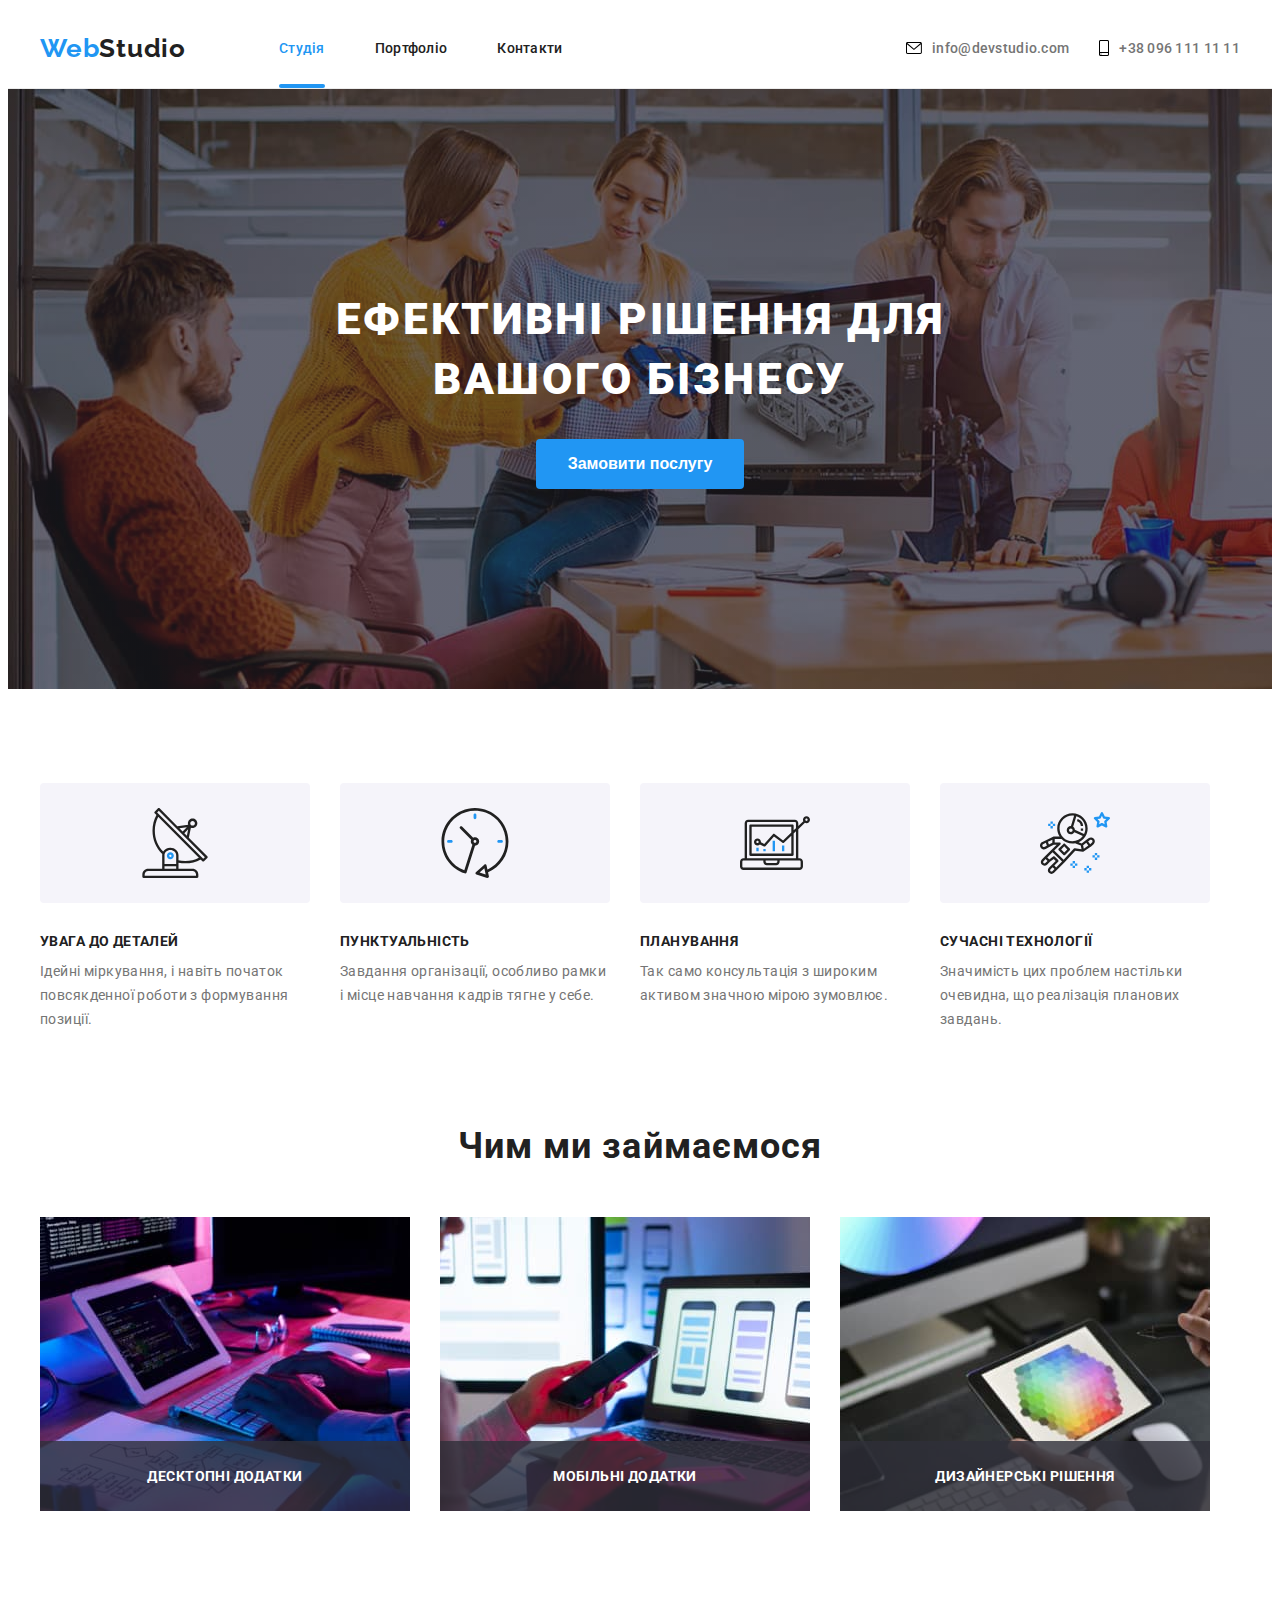
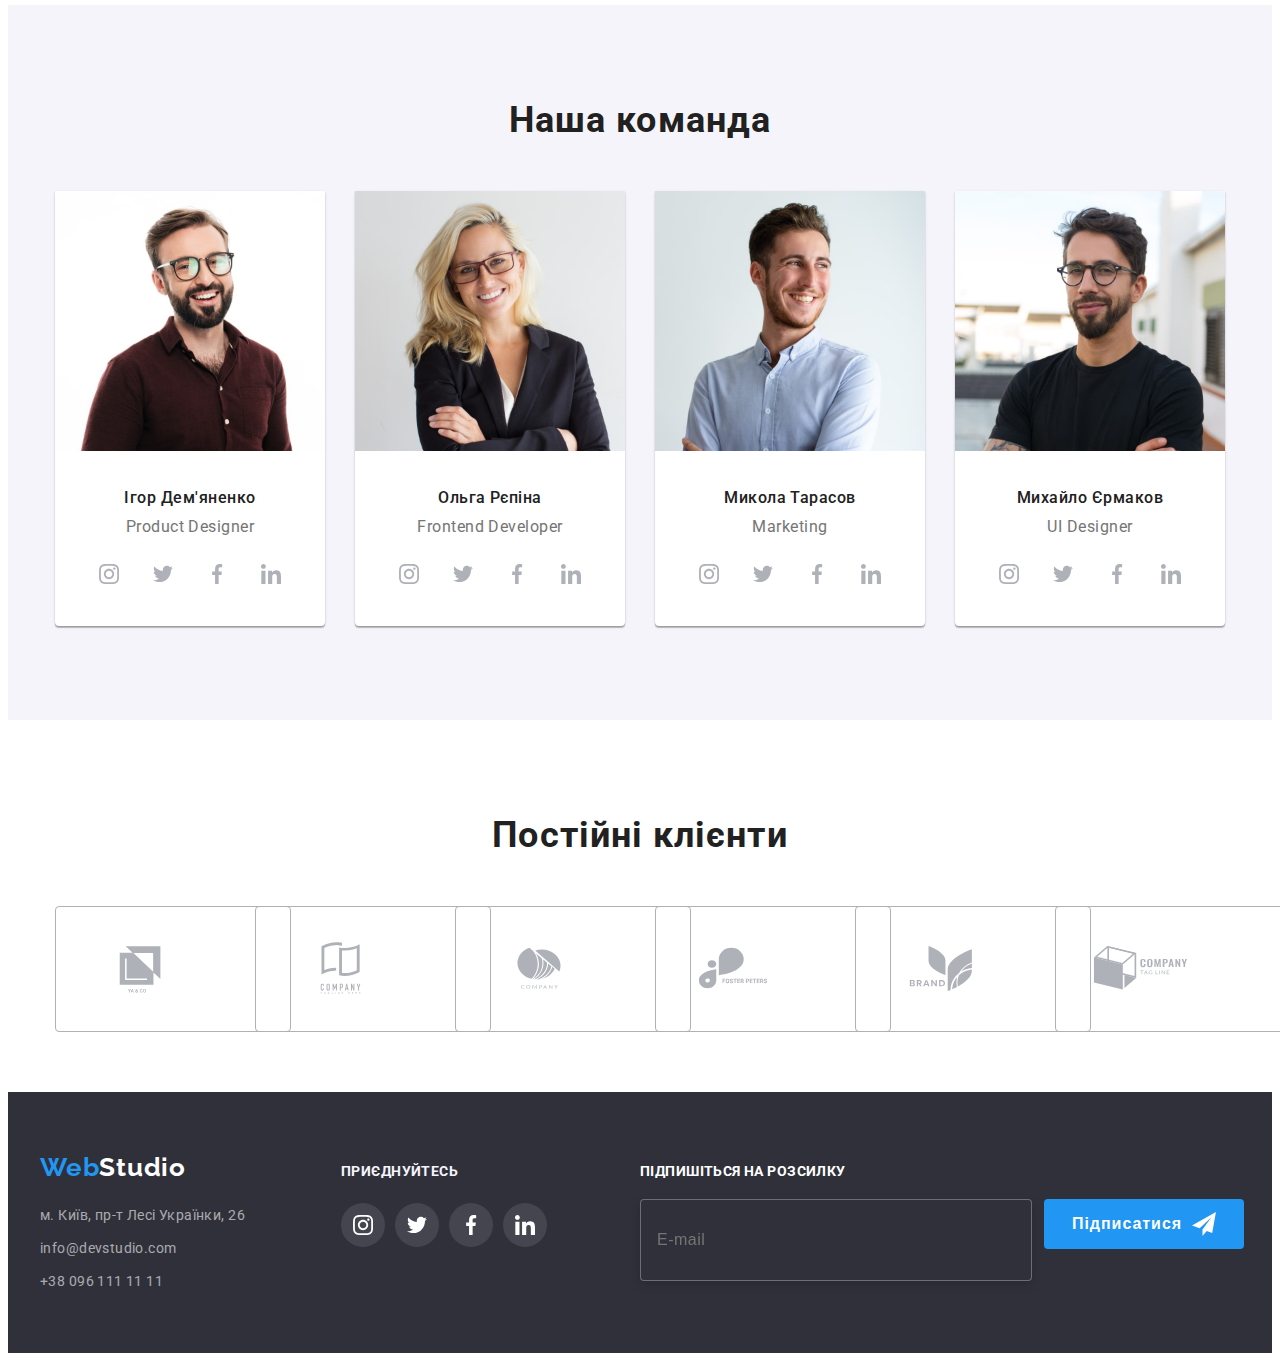
==== commit c03ef081: "bem. mixin" ====
--- a/index.html
+++ b/index.html
@@ -15,38 +15,37 @@
 <body>
     <!--Шапка-->
     <header class="header">
-    <div class="container main-navigation">   
-        <a href="./index.html" class="logo"> <span class="logo-web">Web</span>Studio</a>
-        <!--Навігація по сайті-->
-        <nav class="navigation">
-            <ul class="navigation__list">
-                <li class="navigation__item">
-                   <a href="./index.html" class="navigation__link  effect current">Студія</a> 
-                </li>
-                <li class="navigation__item">
-                    <a href="./portfolio.html" class="navigation__link after effect  ">Портфоліо</a>
-                </li>
-                <li class="navigation__item">
-                    <a href="" class="navigation__link effect after ">Контакти</a>
+        <div class="container main-navigation">   
+            <a href="./index.html" class="logo"> <span class="logo-web">Web</span>Studio</a>
+            <!--Навігація по сайті-->
+            <nav class="navigation">
+                <ul class="navigation__list">
+                    <li class="navigation__item">
+                       <a href="./index.html" class="header-link  effect current">Студія</a> 
+                    </li>
+                    <li class="navigation__item">
+                        <a href="./portfolio.html" class="header-link after effect  ">Портфоліо</a>
+                    </li>
+                    <li class="navigation__item">
+                        <a href="" class="header-link effect after ">Контакти</a>
+                    </li>
+                </ul>
+            </nav>
+            <!--Контакти-->
+            <ul class="authentication">
+                <li class="authentication__item">
+                    <a href="mailto:info@devstudio.com" class="header-link"><svg width="16" height="12" class="authentication__icon">
+                        <use href="./images/icons.svg#icon-letter"></use>
+                     </svg>info@devstudio.com</a>
+                </li>
+                <li class="authentication__item">
+                    <a href="tel:+380961111111" class="header-link"><svg width="10" height="16" class="authentication__icon">
+                        <use href="./images/icons.svg#icon-tel"></use>
+                     </svg>+38 096 111 11 11</a>
                 </li>
             </ul>
-        </nav>
-        <!--Контакти-->
-        <ul class="authentication">
-            <li class="authentication__item">
-                <a href="mailto:info@devstudio.com" class="authentication__link"><svg width="16" height="12" class="authentication__icon">
-                    <use href="./images/icons.svg#icon-letter"></use>
-                 </svg>info@devstudio.com</a>
-            </li>
-            <li class="authentication__item">
-                <a href="tel:+380961111111" class="authentication__link"><svg width="10" height="16" class="authentication__icon">
-                    <use href="./images/icons.svg#icon-tel"></use>
-                 </svg>+38 096 111 11 11</a>
-            </li>
-        </ul>
-    </div>
-    </header>
-    <main>
+        </div>
+        </header>
         <!--Герой-->
     
         <section class="section hero">
@@ -383,20 +382,20 @@
                     </li>
                 </ul>
             </div>
-        <div class="footer-input-area">
+        <div class="footer-input">
             <form action="">
-            <p class="paragraph-input">Підпишіться на розсилку</p>
-            <div class="line-fo">
-                <input class="input-footer"
+            <p class="footer-input__paragraph">Підпишіться на розсилку</p>
+            <div class="combination">
+                <input class="input"
                 type="email"
                 name="mail"
                 id="mail"
                 placeholder="E-mail">
-            <button class="footer-button" type="submit">
-                <span class="span-foot">
+            <button class="footer-input__button" type="submit">
+                <span class="footer-input__span">
                 Підписатися
             </span>
-            <svg class="icon-svg-button">
+            <svg class="footer-input__icon-svg">
                 <use href="./images/icons.svg#icon-icon-send"></use>
             </svg>
             </button>
@@ -408,64 +407,64 @@
         <div class="backdrop is-hidden" data-modal>
                 <div class="modal">
                     <form>
-                        <div class="modal-style-area">
-                        <p class="form-title">Залиште свої дані, ми вам передзвонимо</p>
-                            <div class="form-div-group">
-                            <label class="label-style" for="name">Ім'я</label>
-                            <div class="div-position-icon">
+                        <div class="form">
+                        <p class="form__title">Залиште свої дані, ми вам передзвонимо</p>
+                            <div class="form__group">
+                            <label class="label" for="name">Ім'я</label>
+                            <div class="position-icon">
                             <input class="input-style"
                             type="text"
                             name="name"
                             id="name"
                             required>
-                            <svg class="input-svg">
+                            <svg class="input-style__input-svg">
                                 <use href="./images/icons.svg#icon--"></use>
                             </svg>
                             </div>
                             </div>
-                            <div class="form-div-group">
-                           <label class="label-style" for="tel">Телефон</label>
-                           <div class="div-position-icon">
+                            <div class="form__group">
+                           <label class="label" for="tel">Телефон</label>
+                           <div class="position-icon">
                            <input class="input-style"
                             type="tel"
                             name="tel"
                             id="tel"
                             pattern="[\+]\d{3}\s[\(]\d{2}[\)]\s\d{3}[\-]\d{2}[\-]\d{2}"
                             required>
-                            <svg class="input-svg">
+                            <svg class="input-style__input-svg">
                                 <use href="./images/icons.svg#icon-phone-black"></use>
                             </svg>
                             </div> 
                             </div>
-                           <div class="form-div-group">
-                           <label class="label-style" for="email">Пошта</label>
-                           <div class="div-position-icon">
+                           <div class="form__group">
+                           <label class="label" for="email">Пошта</label>
+                           <div class="position-icon">
                            <input class="input-style"
                             type="email"
                             name="email"
                             id="email"
                             required>
-                            <svg class="input-svg">
+                            <svg class="input-style__input-svg">
                                 <use href="./images/icons.svg#icon-email-black"></use>
                             </svg>
                             </div> 
                            </div>
                            <div class="style-area">
-                           <label class="label-style" for="comment">Коментар</label> 
-                           <div><textarea name="comment" class="text-area" id="comment" placeholder="Введіть текст"></textarea></div>
+                           <label class="label" for="comment">Коментар</label> 
+                           <div><textarea name="comment" class="label__text-area" id="comment" placeholder="Введіть текст"></textarea></div>
                             </div>
                            <div class="checkbox-style">
                            <input class="input-checkbox visually-hidden"
                             type="checkbox"
                             name="politic"
                             id="politic">
-                           <label class="label-s " for="politic">Погоджуюся з розсилкою та приймаю <a class="linc-conditions" href="">Умови договору</a></label> 
+                           <label class="input-checkbox__label" for="politic">Погоджуюся з розсилкою та приймаю <a class="linc-conditions" href="">Умови договору</a></label> 
                            </div>
-                           <button class="submit-button-style" type="submit">Відправити</button>
+                           <button class="form__button" type="submit">Відправити</button>
                         </div>
                     </form>
-                    <button type="button" class="close" data-modal-close>
-                        <svg class="icons-svg-char" >
+                    <button type="button" class="button-close" data-modal-close>
+                        <svg class="button-close__icon" >
                             <use href="./images/icons.svg#icon-char"></use>
                         </svg>
                         </button>
--- a/css/main.min.css
+++ b/css/main.min.css
@@ -1 +1 @@
-:root{--primary-text-color: #212121;--acent-color: #2196F3;--secondary-texy-color:#757575;--primary-fon-color: #ffffff;--secondary-fon-col: #F5F4FA;--darc-fon-color:#2F303A;--adres-color:rgba(255, 255, 255, 0.6);--work-fon-color:#F5F5F5;--header-border-color:#ECECEC;--color-cards-border: #EEEEEE;--background-color-hero: #C4C4C4;--border-clients-color: #AFB1B8;--bacjground-color-footer-lincs: rgba(255, 255, 255, 0.1);--primery-icon-color:#AFB1B8;--background-color-img: rgba(47, 48, 58, 0.8);--background-color-img-overley:rgba(33, 150, 243, 0.9);--background-color-modal-window: rgba(0, 0, 0, 0.2);--primary-cubic-bezir: cubic-bezier(0.4, 0, 0.2, 1);--primary-padding-bottom: 10px;--modal-input-color: rgba(33, 33, 33, 0.2)}.label-s,.checkbox-style,.footer-social__icon,.client__link,.client,.team-social__link,.position,.item-p,.privileges-item,.main-navigation,.footer-button,.close{display:flex;align-items:center}h1,h2,h3,h4,h5,h6,p{margin:0}.navigation__list,.authentication__link,.authentication,.benefits,.team__list,.team-social__item,.buttons-filter,.photos-list,.list-work,.address__list,.client,.footer-list{list-style:none}ul{padding:0;margin:0}body{font-family:"Roboto","sans-serif";font-size:14px;font-weight:400;line-height:1.7142857143;letter-spacing:.03em;color:var(--primary-text-color);background-color:var(--primary-fon-color)}.title{font-size:36px;font-weight:700;line-height:1.1666666667;letter-spacing:.03em;text-align:center;margin-bottom:50px}.section{padding-top:94px;padding-bottom:94px}.hero__button{background-color:var(--acent-color);color:var(--primary-fon-color);border:none;cursor:pointer;font-weight:700;font-size:16px;line-height:1.87;display:inline-block;background:var(--acent-color);border-radius:4px;max-width:216px;max-height:50px;padding:10px 32px;transition-property:background-color,color;transition-duration:250ms;transition-timing-function:cubic-bezier(0.4, 0, 0.2, 1)}.hero__button:hover,.hero__button:focus,.hero__button:active{background-color:var(--secondary-fon-col);color:var(--primary-text-color);box-shadow:0px 4px 4px rgba(0,0,0,.15);border-radius:4px}.buttons-filter .button{font-weight:500;font-size:16px;line-height:1.62;color:var(--primary-text-color);background-color:var(--secondary-fon-col);border:none;transition:color 250ms cubic-bezier(0.4, 0, 0.2, 1)}.button{background-color:var(--secondary-fon-col)}.button-filter{font-family:"Roboto","sans-serif";border:0;font-weight:500;font-size:16px;line-height:1.62;text-align:center;border-radius:4px;cursor:pointer;max-height:38px;padding-top:6px;padding-bottom:6px;padding-left:22px;padding-right:22px}.button-filter:hover,.button-filter:focus,.button-filter:active{background-color:var(--acent-color);color:var(--primary-fon-color);box-shadow:0px 3px 1px rgba(0,0,0,.1),0px 1px 2px rgba(0,0,0,.08),0px 2px 2px rgba(0,0,0,.12);border-radius:4px}.buttons-filters{display:flex;justify-content:center;margin-bottom:50px}.buttons-filter:not(:first-child){margin-left:8px}.button-all{width:73px;padding-left:25px;padding-right:25px;transition-property:background-color,color;transition-duration:250ms;transition-timing-function:cubic-bezier(0.4, 0, 0.2, 1)}.button-web{width:125px;transition-property:background-color,color;transition-duration:250ms;transition-timing-function:cubic-bezier(0.4, 0, 0.2, 1)}.button-adds{width:112px;transition-property:background-color,color;transition-duration:250ms;transition-timing-function:cubic-bezier(0.4, 0, 0.2, 1)}.button-dysain{width:103px;transition-property:background-color,color;transition-duration:250ms;transition-timing-function:cubic-bezier(0.4, 0, 0.2, 1)}.button-market{width:130px;transition-property:background-color,color;transition-duration:250ms;transition-timing-function:cubic-bezier(0.4, 0, 0.2, 1)}.submit-button-style{width:200px;height:50px;color:var(--primary-fon-color);background-color:var(--acent-color);border-radius:4px;border:none;padding:10px 52px;font-weight:700;font-size:16px;line-height:1.875;letter-spacing:.06em;cursor:pointer;transition-property:background-color,color;transition-duration:250ms;transition-timing-function:cubic-bezier(0.4, 0, 0.2, 1)}.submit-button-style:hover,.submit-button-style:focus{background-color:var(--secondary-fon-col);color:var(--primary-text-color);box-shadow:0px 4px 4px rgba(0,0,0,.15)}.close{position:absolute;width:30px;height:30px;top:8px;right:8px;fill:#000;background:var(--primary-link-color);border:1px solid rgba(0,0,0,.1);border-radius:50%;justify-content:center;cursor:pointer;padding:6px}.close:hover{fill:var(--acent-color);transition-property:fill;transition-duration:250ms;transition-timing-function:cubic-bezier(0.4, 0, 0.2, 1)}.footer-button{justify-content:center;width:200px;height:50px;background-color:var(--acent-color);color:var(--primary-fon-color);border-radius:4px;padding-top:10px;padding-bottom:10px;padding-left:28px;padding-right:28px;font-weight:700;font-size:16px;cursor:pointer;margin-left:12px;border:none}.footer-button:hover,.footer-button:focus{background-color:var(--secondary-fon-col);color:var(--primary-text-color);transition-property:background-color,color;transition-duration:250ms;transition-timing-function:cubic-bezier(0.4, 0, 0.2, 1)}.footer-button:hover .icon-svg-button,.footer-button:focus .icon-svg-button{fill:var(--primary-text-color);transition-property:fill;transition-duration:250ms;transition-timing-function:cubic-bezier(0.4, 0, 0.2, 1)}.container{width:1200px;padding-left:15px;padding-right:15px;margin:0 auto}.logo{font-family:"Raleway","sans-serif";font-size:26px;font-weight:700;line-height:1.1923076923;letter-spacing:.03em;text-decoration:none;color:var(--primary-text-color);margin-right:93px}.logo-web{color:var(--acent-color)}.logo__footer{font-family:"Raleway","sans-serif";font-size:26px;font-weight:700;line-height:1.1923076923;letter-spacing:.03em;color:var(--primary-fon-color);text-decoration:none;display:inline-block}.logo__footer{margin-bottom:20px}.header{background-color:var(--primary-fon-color);border-bottom:1px solid var(--header-border-color)}.main-navigation{justify-content:center}.navigation__list{color:var(--primary-text-color);display:flex}.navigation__list .navigation__item:not(:last-child){margin-right:50px}.navigation__list .navigation__link,.navigation__list{color:var(--primary-text-color)}.navigation__list .navigation__link:hover,.navigation__list .navigation__link:focus{color:var(--acent-color)}.navigation__list .navigation__link.current{color:var(--acent-color)}.navigation{margin-right:auto}.navigation__link{display:block;padding-top:32px;padding-bottom:32px;font-size:14px;font-weight:500;line-height:1.1428571429;letter-spacing:.02em;transition-property:background-color;transition-duration:250ms;transition-timing-function:cubic-bezier(0.4, 0, 0.2, 1);text-decoration:none;transition-property:color;transition-duration:250ms;transition-timing-function:linear;display:flex;justify-content:center;fill:var(--secondary-texy-color)}.navigation__link:active{color:var(--acent-color)}.navigation__link:focus,.navigation__link:hover{fill:var(--acent-color)}.effect{position:relative}.effect.after:hover::after{transform:scaleX(1)}.effect:hover::after,.effect:focus::after{display:inline-block}.current::after{position:absolute;content:"";bottom:0;left:0;width:100%;height:4px;border-radius:2px;background-color:var(--acent-color)}.effect.after::after{content:"";position:absolute;width:100%;height:4px;bottom:0;left:0;border-radius:2px;background-color:var(--acent-color);transform:scaleX(0);transition:transform 250ms cubic-bezier(0.4, 0, 0.2, 1);display:block}.authentication{display:flex}.authentication .authentication__link,.authentication{color:var(--secondary-texy-color);text-decoration:none}.authentication .authentication__link:hover,.authentication .authentication__link:focus{color:var(--acent-color);transition:color 250ms cubic-bezier(0.4, 0, 0.2, 1)}.authentication .authentication__item+.authentication__item{margin-left:50px}.authentication__icon{fill:var(--secondary-texy-color);margin-right:10px;transition:fill 250ms cubic-bezier(0.4, 0, 0.2, 1)}.authentication__icon:hover,.authentication__icon:focus{fill:var(--acent-color);transition:fill 250ms cubic-bezier(0.4, 0, 0.2, 1)}.hero{background-image:linear-gradient(rgba(47, 48, 58, 0.4), rgba(47, 48, 58, 0.4)),url(../images/hero.jpg);background-repeat:no-repeat;background-size:cover;background-color:var(--darc-fon-color);text-align:center;padding-top:200px;padding-bottom:200px;max-width:1600px;margin:0 auto}.section .hero{padding:0}.hero__title{color:var(--primary-fon-color);max-width:696px;font-size:44px;font-weight:900;line-height:1.3636363636;letter-spacing:.06em;text-transform:uppercase;margin-bottom:30px;margin-left:auto;margin-right:auto}.benefits{display:flex}.benefits .benefits__item:not(:last-child){margin-right:30px}.benefits__item{width:270px}.visually-hidden{position:absolute;width:1px;height:1px;margin:-1px;border:0;padding:0;white-space:nowrap;-webkit-clip-path:inset(100%);clip-path:inset(100%);clip:rect(0 0 0 0);overflow:hidden}.benefits__title{font-size:14px;font-weight:700;line-height:1.1428571429;letter-spacing:.03em;text-transform:uppercase;color:var(--primary-text-color);margin-bottom:var(--primary-padding-bottom)}.benefits__paragraph{color:var(--secondary-texy-color)}.privileges-item{justify-content:center;margin-bottom:30px;width:270px;height:120px;background:var(--secondary-fon-col);border-radius:4px}.nopadding{padding-top:0px}.section-work-title{font-size:36px;font-weight:700;line-height:1.1666666667;letter-spacing:.03em;margin-bottom:50px;text-align:center}.list-work{display:flex}.list-work .item-do{margin-right:30px}.list-work .item-do:last-child{margin-right:0}.img-item,.team-picks{display:block;width:100%;height:auto}.paragraph-item{display:block;font-size:14px;font-weight:700;line-height:1.1428571429;letter-spacing:.03em;text-transform:uppercase;color:var(--primary-fon-color)}.item-do{position:relative}.item-p{width:100%;height:70px;justify-content:center;position:absolute;bottom:0}.item-div-img::after{content:"";background-color:rgba(47,48,58,.8);position:absolute;display:inline-block;width:100%;height:70px;bottom:0}.section-team{background-color:var(--secondary-fon-col)}.team{display:flex;justify-content:center}.team .team__list:not(:last-child){margin-right:30px}.team__list{box-shadow:0px 1px 3px rgba(0,0,0,.12),0px 1px 1px rgba(0,0,0,.14),0px 2px 1px rgba(0,0,0,.2);border-radius:0px 0px 4px 4px;background-color:var(--primary-fon-color)}.team__picks{margin-bottom:30px}.team__title{font-size:16px;font-weight:500;line-height:1.1875;letter-spacing:.03em;text-align:center;margin-bottom:var(--primary-padding-bottom)}.team__paragraph{font-size:16px;font-weight:400;line-height:1.1875;letter-spacing:.03em;text-align:center;color:var(--secondary-texy-color);margin-bottom:16px}.position{justify-content:center;padding-bottom:30px}.team-social__item{width:44px;height:44px}.team-social__item:not(:last-child){margin-right:10px}.team-social__link{width:100%;height:100%;border-radius:50%;justify-content:center;transition:background-color 250ms cubic-bezier(0.4, 0, 0.2, 1)}.team-social__link:focus,.team-social__link:hover{background-color:var(--acent-color)}.team-social__link:hover .team-social__icon{fill:var(--primary-fon-color)}.team-social__link:focus .team-social__icon{fill:var(--primary-fon-color)}.team-social__icon{fill:var(--primery-icon-color);transition:fill 250ms cubic-bezier(0.4, 0, 0.2, 1)}.client{justify-content:center}.client__item{width:170px;height:92px}.client__item:not(:last-child){margin-right:30px}.client__link{width:100%;height:100%;padding:16px 32px;border:1px solid var(--border-clients-color);border-radius:4px;transition:border 250ms cubic-bezier(0.4, 0, 0.2, 1),fill 250ms cubic-bezier(0.4, 0, 0.2, 1)}.client__link:hover{border:1px solid var(--acent-color)}.client__link:focus{border:1px solid var(--acent-color)}.client__link:hover .client__icon{fill:var(--acent-color)}.client__link:focus .client__icon{fill:var(--acent-color)}.client__link:hover{border-radius:4px;fill:var(--acent-color)}.client__icon{width:106px;height:60px;fill:var(--primery-icon-color);transition:fill 250ms cubic-bezier(0.4, 0, 0.2, 1)}.footer{background-color:var(--darc-fon-color);padding-top:60px;padding-bottom:60px}.footer-item>.logo__footer{margin-bottom:20px}.address__list>li:not(:last-child){margin-bottom:9px}.address{font-style:normal;width:231px}.address-item{color:var(--primary-fon-color);text-decoration:none}.address__items{color:var(--adres-color);text-decoration:none;transition-property:color;transition-duration:250ms;transition-timing-function:linear}.address__items:hover,.address__items:focus{color:var(--acent-color)}.footer-social__paragraph{color:var(--secondary-fon-col);font-size:14px;font-weight:700;line-height:1.7142857143;letter-spacing:.03em;text-transform:uppercase;margin-bottom:20px}.footer-social__item{display:inline-flex;justify-content:center;align-content:center;width:44px;height:44px;fill:var(--primary-fon-color);background-color:var(--bacjground-color-footer-lincs);border-radius:50%}.footer-social__icon{width:100%;height:100%;border-radius:50%;justify-content:center;fill:var(--primary-fon-color);transition-property:background-color;transition-duration:250ms;transition-timing-function:cubic-bezier(0.4, 0, 0.2, 1)}.footer-social__icon:hover{background-color:var(--acent-color)}.footer-social__icon:focus{background-color:var(--acent-color)}.footer-social__item:not(:last-child){margin-right:10px}.footer-item{align-items:baseline;display:flex;justify-content:space-between}.adress-div{display:inline-block;margin-right:70px}.footer-input-area{margin-left:93px}.paragraph-input{font-size:14px;font-weight:700;line-height:1.1428571429;letter-spacing:.03em;text-transform:uppercase;color:var(--primary-fon-color);margin-bottom:20px}.input-footer{width:358px;height:50px;border:1px solid rgba(255,255,255,.3);filter:drop-shadow(0px 4px 4px rgba(0, 0, 0, 0.15));border-radius:4px;background-color:var(--darc-fon-color)}.input-footer:hover{border:1px solid var(--acent-color)}.footer-social__list{display:flex}input[placeholder]{font-size:16px;line-height:1.25;letter-spacing:.03em;padding:15px 16px;color:var(--secondary-texy-color)}.icon-svg-button{width:24px;height:24px;margin-left:10px;fill:var(--primary-fon-color)}.line-fo{display:flex}.span-foot{font-size:16px;font-weight:700;line-height:1.875;letter-spacing:.06em;text-align:center}.pic-title{font-size:18px;font-weight:700;line-height:2;letter-spacing:.06em;color:var(--primary-text-color)}.pic-paragraph{font-size:16px;line-height:1.875;letter-spacing:.03em;color:var(--secondary-texy-color)}.paragraph-overley{position:absolute;top:0;font-size:18px;font-weight:400;line-height:1.5555555556;letter-spacing:.03em;color:var(--primary-fon-color);background-color:var(--background-color-img-overley);padding:63px 24px;height:101%;transform:translateY(100%);transition:transform 250ms cubic-bezier(0.4, 0, 0.2, 1)}.portfolio-overlay-div{position:relative;overflow:hidden}.port{border:1px solid var(--header-border-color);border-top:none;border-left:none;border-right:none}.pic-list{display:flex;flex-wrap:wrap}.photos-list{width:370px;height:405px;margin-right:30px;margin-bottom:30px}.photos-list:nth-child(3n){margin-right:0}.photos-list:nth-last-child(-n+3){margin-bottom:0}.portfolio-list{justify-content:center}.cards{display:block;border:1px solid var(--color-cards-border);border-top:none;width:370px;height:110px;padding-top:20px;padding-bottom:20px;padding-left:24px;padding-right:24px}.cards>.pic-title{margin-bottom:4px}.link-content{width:100%;height:100%;text-decoration:none;display:inline-block;transition-property:box-shadow;transition-duration:250ms;transition-timing-function:linear}.link-content:hover{box-shadow:0px 1px 1px rgba(0,0,0,.12),0px 4px 4px rgba(0,0,0,.06),1px 4px 6px rgba(0,0,0,.16)}.link-content:focus{box-shadow:0px 1px 1px rgba(0,0,0,.12),0px 4px 4px rgba(0,0,0,.06),1px 4px 6px rgba(0,0,0,.16)}.link-content:hover .paragraph-overley,.link-content:focus .paragraph-overley{transform:translateY(0)}.backdrop{position:fixed;top:0;width:100%;height:100%;background-color:var(--background-color-modal-window);transition:opacity 250ms cubic-bezier(0.4, 0, 0.2, 1),visibility 250ms cubic-bezier(0.4, 0, 0.2, 1)}.modal{position:absolute;top:50%;left:50%;transform:translate(-50%, -50%) scale(1);height:581px;width:528px;background:var(--primary-fon-color);box-shadow:0px 1px 3px rgba(0,0,0,.12),0px 1px 1px rgba(0,0,0,.14),0px 2px 1px rgba(0,0,0,.2);border-radius:4px;transition:transform 250ms cubic-bezier(0.4, 0, 0.2, 1)}.backdrop.is-hidden{opacity:0;visibility:hidden;pointer-events:none;overflow:visible}.backdrop.is-hidden.is-hidden .modal{transform:translate(-50%, -50%) scale(0)}.icons-svg-char{width:18px;height:18px}.form-title{font-size:20px;font-weight:700;line-height:1.15;letter-spacing:.03em;text-align:center;margin-bottom:12px;color:var(--primary-text-color)}.input-style{border:1px solid var(--modal-input-color);border-radius:4px;width:100%;height:40px;left:576px;top:382px;padding-left:42px}.input-style:focus-visible{border-color:var(--acent-color)}.input-style:focus-within{border-color:var(--acent-color)}.input-style:focus-within+svg{fill:var(--acent-color);transition-property:fill;transition-duration:250ms;transition-timing-function:cubic-bezier(0.4, 0, 0.2, 1);fill:var(--acent-color)}.text-area:focus-within{border:1px solid var(--acent-color);transition-property:border;transition-duration:250ms;transition-timing-function:cubic-bezier(0.4, 0, 0.2, 1)}.form-div-group{margin-bottom:10px}.modal-style-area{position:relative;padding-top:40px;padding-bottom:40px;padding-left:41px;padding-right:39px;justify-content:center;text-align:center}.label-style{display:flex;align-items:left;color:var(--secondary-texy-color);font-size:12px;line-height:1.1666666667;letter-spacing:.01em;margin-bottom:4px}.style-area{resize:none;margin:0px;-moz-column-count:unset;column-count:unset;margin-bottom:14px}.text-area{resize:none;width:100%;height:120px;border:1px solid var(--modal-input-color);border-radius:4px;padding:12px 16px}textarea [placeholder]{font-size:12px;line-height:1.1666666667;letter-spacing:.01em;color:rgba(117,117,117,.5)}.checkbox-style{justify-content:center;margin-bottom:30px}.linc-conditions{color:var(--acent-color);margin-left:7px}.label-s::before{content:"";display:block;width:16px;height:15px;border:2px solid var(--primary-text-color);border-radius:2px;margin-right:8px}.label-s{border:none;font-size:14px;line-height:1.7142857143;letter-spacing:.03em}.input-checkbox:checked+label::before{border:none;background-color:var(--primary-text-color);background-image:url(../images/icon\ check.svg)}.input-svg{position:absolute;width:18px;height:18px;top:50%;left:15px;transform:translateY(-50%)}.div-position-icon{position:relative}/*# sourceMappingURL=main.min.css.map */+:root{--primary-text-color: #212121;--acent-color: #2196F3;--secondary-texy-color:#757575;--primary-fon-color: #ffffff;--secondary-fon-col: #F5F4FA;--darc-fon-color:#2F303A;--adres-color:rgba(255, 255, 255, 0.6);--work-fon-color:#F5F5F5;--header-border-color:#ECECEC;--color-cards-border: #EEEEEE;--background-color-hero: #C4C4C4;--border-clients-color: #AFB1B8;--bacjground-color-footer-lincs: rgba(255, 255, 255, 0.1);--primery-icon-color:#AFB1B8;--background-color-img: rgba(47, 48, 58, 0.8);--background-color-img-overley:rgba(33, 150, 243, 0.9);--background-color-modal-window: rgba(0, 0, 0, 0.2);--primary-cubic-bezir: cubic-bezier(0.4, 0, 0.2, 1);--primary-padding-bottom: 10px;--modal-input-color: rgba(33, 33, 33, 0.2)}.input-checkbox__label,.checkbox-style,.footer-social__icon,.client__link,.client,.team-social__link,.position,.item-p,.privileges-item,.main-navigation,.footer-input__button,.button-close{display:flex;align-items:center}h1,h2,h3,h4,h5,h6,p{margin:0}.navigation__list,.authentication__link,.authentication,.benefits,.team__list,.team-social__item,.buttons__item,.portfolio__list,.list-work,.address__list,.client,.footer-list{list-style:none}ul{padding:0;margin:0}body{font-family:"Roboto","sans-serif";font-size:14px;font-weight:400;line-height:1.7142857143;letter-spacing:.03em;color:var(--primary-text-color);background-color:var(--primary-fon-color)}.title{font-size:36px;font-weight:700;line-height:1.1666666667;letter-spacing:.03em;text-align:center;margin-bottom:50px}.section{padding-top:94px;padding-bottom:94px}.hero__button{background-color:var(--acent-color);color:var(--primary-fon-color);border:none;cursor:pointer;font-weight:700;font-size:16px;line-height:1.87;display:inline-block;background:var(--acent-color);border-radius:4px;max-width:216px;max-height:50px;padding:10px 32px;transition-property:background-color,color;transition-duration:250ms;transition-timing-function:cubic-bezier(0.4, 0, 0.2, 1)}.hero__button:hover,.hero__button:focus,.hero__button:active{background-color:var(--secondary-fon-col);color:var(--primary-text-color);box-shadow:0px 4px 4px rgba(0,0,0,.15);border-radius:4px}.buttons{display:flex;justify-content:center;margin-bottom:50px}.buttons__item:not(:first-child){margin-left:8px}.button{font-family:"Roboto","sans-serif";border:0;font-weight:500;font-size:16px;line-height:1.62;text-align:center;border-radius:4px;cursor:pointer;max-height:38px;padding-top:6px;padding-bottom:6px;padding-left:22px;padding-right:22px}.button:hover,.button:focus,.button:active{background-color:var(--acent-color);color:var(--primary-fon-color);box-shadow:0px 3px 1px rgba(0,0,0,.1),0px 1px 2px rgba(0,0,0,.08),0px 2px 2px rgba(0,0,0,.12);border-radius:4px}.button-all{width:73px;padding-left:25px;padding-right:25px;transition-property:background-color,color;transition-duration:250ms;transition-timing-function:cubic-bezier(0.4, 0, 0.2, 1)}.button-web{width:125px;transition-property:background-color,color;transition-duration:250ms;transition-timing-function:cubic-bezier(0.4, 0, 0.2, 1)}.button-adds{width:112px;transition-property:background-color,color;transition-duration:250ms;transition-timing-function:cubic-bezier(0.4, 0, 0.2, 1)}.button-dysain{width:103px;transition-property:background-color,color;transition-duration:250ms;transition-timing-function:cubic-bezier(0.4, 0, 0.2, 1)}.button-market{width:130px;transition-property:background-color,color;transition-duration:250ms;transition-timing-function:cubic-bezier(0.4, 0, 0.2, 1)}.form__button{width:200px;height:50px;color:var(--primary-fon-color);background-color:var(--acent-color);border-radius:4px;border:none;padding:10px 52px;font-weight:700;font-size:16px;line-height:1.875;letter-spacing:.06em;cursor:pointer;transition-property:background-color,color;transition-duration:250ms;transition-timing-function:cubic-bezier(0.4, 0, 0.2, 1)}.form__button:hover,.form__button:focus{background-color:var(--secondary-fon-col);color:var(--primary-text-color);box-shadow:0px 4px 4px rgba(0,0,0,.15)}.button-close{position:absolute;width:30px;height:30px;top:8px;right:8px;fill:#000;background:var(--primary-link-color);border:1px solid rgba(0,0,0,.1);border-radius:50%;justify-content:center;cursor:pointer;padding:6px}.button-close:hover{fill:var(--acent-color);transition-property:fill;transition-duration:250ms;transition-timing-function:cubic-bezier(0.4, 0, 0.2, 1)}.footer-input__button{justify-content:center;width:200px;height:50px;background-color:var(--acent-color);color:var(--primary-fon-color);border-radius:4px;padding-top:10px;padding-bottom:10px;padding-left:28px;padding-right:28px;font-weight:700;font-size:16px;cursor:pointer;margin-left:12px;border:none}.footer-input__button:hover,.footer-input__button:focus{background-color:var(--secondary-fon-col);color:var(--primary-text-color);transition-property:background-color,color;transition-duration:250ms;transition-timing-function:cubic-bezier(0.4, 0, 0.2, 1)}.footer-input__button:hover .footer-input__icon-svg,.footer-input__button:focus .footer-input__icon-svg{fill:var(--primary-text-color);transition-property:fill;transition-duration:250ms;transition-timing-function:cubic-bezier(0.4, 0, 0.2, 1)}.container{width:1200px;padding-left:15px;padding-right:15px;margin:0 auto}.logo{font-family:"Raleway","sans-serif";font-size:26px;font-weight:700;line-height:1.1923076923;letter-spacing:.03em;text-decoration:none;color:var(--primary-text-color);margin-right:93px}.logo-web{color:var(--acent-color)}.logo__footer{font-family:"Raleway","sans-serif";font-size:26px;font-weight:700;line-height:1.1923076923;letter-spacing:.03em;color:var(--primary-fon-color);text-decoration:none;display:inline-block}.logo__footer{margin-bottom:20px}.header{background-color:var(--primary-fon-color);border-bottom:1px solid var(--header-border-color)}.main-navigation{justify-content:center}.navigation{margin-right:auto}.navigation__list{color:var(--primary-text-color);display:flex}.navigation__list .navigation__item:not(:last-child){margin-right:50px}.navigation__list .header-link,.navigation__list{color:var(--primary-text-color)}.navigation__list .header-link:hover,.navigation__list .header-link:focus{color:var(--acent-color)}.navigation__list .header-link.current{color:var(--acent-color)}.header-link{display:block;padding-top:32px;padding-bottom:32px;font-size:14px;font-weight:500;line-height:1.1428571429;letter-spacing:.02em;transition-property:background-color,color;transition-duration:250ms;transition-timing-function:cubic-bezier(0.4, 0, 0.2, 1);text-decoration:none}.header-link{display:flex;align-items:center;justify-content:center}.authentication{display:flex}.authentication .header-link,.authentication{color:var(--secondary-texy-color)}.authentication .header-link:hover,.authentication .header-link:focus{color:var(--acent-color);fill:var(--acent-color)}.authentication__icon{margin-right:10px;transition:fill 250ms cubic-bezier(0.4, 0, 0.2, 1)}.authentication__item+.authentication__item{margin-left:30px}.current::after{position:absolute;content:"";bottom:0;left:0;width:100%;height:4px;border-radius:2px;background-color:var(--acent-color)}.effect{position:relative}.effect.after:hover::after{transform:scaleX(1)}.effect.after::after{content:"";position:absolute;width:100%;height:4px;bottom:0;left:0;border-radius:2px;background-color:var(--acent-color);transform:scaleX(0);transition:transform 250ms cubic-bezier(0.4, 0, 0.2, 1);display:block}.effect:hover::after{transform:scaleX(1)}.effect.after:hover::after{transform:scaleX(1)}.effect:hover::after,.effect:focus::after{display:inline-block}.hero{background-image:linear-gradient(rgba(47, 48, 58, 0.4), rgba(47, 48, 58, 0.4)),url(../images/hero.jpg);background-repeat:no-repeat;background-size:cover;background-color:var(--darc-fon-color);text-align:center;padding-top:200px;padding-bottom:200px;max-width:1600px;margin:0 auto}.section .hero{padding:0}.hero__title{color:var(--primary-fon-color);max-width:696px;font-size:44px;font-weight:900;line-height:1.3636363636;letter-spacing:.06em;text-transform:uppercase;margin-bottom:30px;margin-left:auto;margin-right:auto}.benefits{display:flex}.benefits .benefits__item:not(:last-child){margin-right:30px}.benefits__item{width:270px}.visually-hidden{position:absolute;width:1px;height:1px;margin:-1px;border:0;padding:0;white-space:nowrap;-webkit-clip-path:inset(100%);clip-path:inset(100%);clip:rect(0 0 0 0);overflow:hidden}.benefits__title{font-size:14px;font-weight:700;line-height:1.1428571429;letter-spacing:.03em;text-transform:uppercase;color:var(--primary-text-color);margin-bottom:var(--primary-padding-bottom)}.benefits__paragraph{color:var(--secondary-texy-color)}.privileges-item{justify-content:center;margin-bottom:30px;width:270px;height:120px;background:var(--secondary-fon-col);border-radius:4px}.nopadding{padding-top:0px}.section-work-title{font-size:36px;font-weight:700;line-height:1.1666666667;letter-spacing:.03em;margin-bottom:50px;text-align:center}.list-work{display:flex}.list-work .item-do{margin-right:30px}.list-work .item-do:last-child{margin-right:0}.img-item,.team-picks{display:block;width:100%;height:auto}.paragraph-item{display:block;font-size:14px;font-weight:700;line-height:1.1428571429;letter-spacing:.03em;text-transform:uppercase;color:var(--primary-fon-color)}.item-do{position:relative}.item-p{width:100%;height:70px;justify-content:center;position:absolute;bottom:0}.item-div-img::after{content:"";background-color:rgba(47,48,58,.8);position:absolute;display:inline-block;width:100%;height:70px;bottom:0}.section-team{background-color:var(--secondary-fon-col)}.team{display:flex;justify-content:center}.team .team__list:not(:last-child){margin-right:30px}.team__list{box-shadow:0px 1px 3px rgba(0,0,0,.12),0px 1px 1px rgba(0,0,0,.14),0px 2px 1px rgba(0,0,0,.2);border-radius:0px 0px 4px 4px;background-color:var(--primary-fon-color)}.team__picks{margin-bottom:30px}.team__title{font-size:16px;font-weight:500;line-height:1.1875;letter-spacing:.03em;text-align:center;margin-bottom:var(--primary-padding-bottom)}.team__paragraph{font-size:16px;font-weight:400;line-height:1.1875;letter-spacing:.03em;text-align:center;color:var(--secondary-texy-color);margin-bottom:16px}.position{justify-content:center;padding-bottom:30px}.team-social__item{width:44px;height:44px}.team-social__item:not(:last-child){margin-right:10px}.team-social__link{width:100%;height:100%;border-radius:50%;justify-content:center;transition:background-color 250ms cubic-bezier(0.4, 0, 0.2, 1)}.team-social__link:focus,.team-social__link:hover{background-color:var(--acent-color)}.team-social__link:hover .team-social__icon{fill:var(--primary-fon-color)}.team-social__link:focus .team-social__icon{fill:var(--primary-fon-color)}.team-social__icon{fill:var(--primery-icon-color);transition:fill 250ms cubic-bezier(0.4, 0, 0.2, 1)}.client{justify-content:center}.client__item{width:170px;height:92px}.client__item:not(:last-child){margin-right:30px}.client__link{width:100%;height:100%;padding:16px 32px;border:1px solid var(--border-clients-color);border-radius:4px;transition:border 250ms cubic-bezier(0.4, 0, 0.2, 1),fill 250ms cubic-bezier(0.4, 0, 0.2, 1)}.client__link:hover{border:1px solid var(--acent-color)}.client__link:focus{border:1px solid var(--acent-color)}.client__link:hover .client__icon{fill:var(--acent-color)}.client__link:focus .client__icon{fill:var(--acent-color)}.client__link:hover{border-radius:4px;fill:var(--acent-color)}.client__icon{width:106px;height:60px;fill:var(--primery-icon-color);transition:fill 250ms cubic-bezier(0.4, 0, 0.2, 1)}.footer{background-color:var(--darc-fon-color);padding-top:60px;padding-bottom:60px}.footer-item>.logo__footer{margin-bottom:20px}.address__list>li:not(:last-child){margin-bottom:9px}.address{font-style:normal;width:231px}.address-item{color:var(--primary-fon-color);text-decoration:none}.address__items{color:var(--adres-color);text-decoration:none;transition-property:color;transition-duration:250ms;transition-timing-function:linear}.address__items:hover,.address__items:focus{color:var(--acent-color)}.footer-social__paragraph{color:var(--secondary-fon-col);font-size:14px;font-weight:700;line-height:1.7142857143;letter-spacing:.03em;text-transform:uppercase;margin-bottom:20px}.footer-social__item{display:inline-flex;justify-content:center;align-content:center;width:44px;height:44px;fill:var(--primary-fon-color);background-color:var(--bacjground-color-footer-lincs);border-radius:50%}.footer-social__icon{width:100%;height:100%;border-radius:50%;justify-content:center;fill:var(--primary-fon-color);transition-property:background-color;transition-duration:250ms;transition-timing-function:cubic-bezier(0.4, 0, 0.2, 1)}.footer-social__icon:hover{background-color:var(--acent-color)}.footer-social__icon:focus{background-color:var(--acent-color)}.footer-social__item:not(:last-child){margin-right:10px}.footer-item{align-items:baseline;display:flex;justify-content:space-between}.adress-div{display:inline-block;margin-right:70px}.footer-input{margin-left:93px}.footer-input__paragraph{font-size:14px;font-weight:700;line-height:1.1428571429;letter-spacing:.03em;text-transform:uppercase;color:var(--primary-fon-color);margin-bottom:20px}.combination{display:flex}.input{width:358px;height:50px;border:1px solid rgba(255,255,255,.3);filter:drop-shadow(0px 4px 4px rgba(0, 0, 0, 0.15));border-radius:4px;background-color:var(--darc-fon-color)}.input:hover{border:1px solid var(--acent-color)}.footer-social__list{display:flex}input[placeholder]{font-size:16px;line-height:1.25;letter-spacing:.03em;padding:15px 16px;color:var(--secondary-texy-color)}.footer-input__icon-svg{width:24px;height:24px;margin-left:10px;fill:var(--primary-fon-color)}.footer-input__span{font-size:16px;font-weight:700;line-height:1.875;letter-spacing:.06em;text-align:center}.portfolio{display:flex;flex-wrap:wrap}.portfolio__list{width:370px;height:405px;margin-right:30px;margin-bottom:30px}.portfolio__list:nth-child(3n){margin-right:0}.portfolio__list:nth-last-child(-n+3){margin-bottom:0}.portfolio__link{width:100%;height:100%;text-decoration:none;display:inline-block;transition-property:box-shadow;transition-duration:250ms;transition-timing-function:linear}.portfolio__link:hover{box-shadow:0px 1px 1px rgba(0,0,0,.12),0px 4px 4px rgba(0,0,0,.06),1px 4px 6px rgba(0,0,0,.16)}.portfolio__link:focus{box-shadow:0px 1px 1px rgba(0,0,0,.12),0px 4px 4px rgba(0,0,0,.06),1px 4px 6px rgba(0,0,0,.16)}.portfolio__link:hover .portfolio-overlay__paragraph,.portfolio__link:focus .portfolio-overlay__paragraph{transform:translateY(0)}.portfolio-overlay{position:relative;overflow:hidden}.portfolio__image{display:block}.portfolio-overlay__paragraph{position:absolute;top:0;font-size:18px;font-weight:400;line-height:1.5555555556;letter-spacing:.03em;color:var(--primary-fon-color);background-color:var(--background-color-img-overley);padding:63px 24px;height:101%;transform:translateY(100%);transition:transform 250ms cubic-bezier(0.4, 0, 0.2, 1)}.cards{display:block;border:1px solid var(--color-cards-border);border-top:none;width:370px;height:110px;padding-top:20px;padding-bottom:20px;padding-left:24px;padding-right:24px}.cards__title{font-size:18px;font-weight:700;line-height:2;letter-spacing:.06em;color:var(--primary-text-color);margin-bottom:4px}.cards__paragraph{font-size:16px;line-height:1.875;letter-spacing:.03em;color:var(--secondary-texy-color)}.portfolio-list{justify-content:center}.backdrop{position:fixed;top:0;width:100%;height:100%;background-color:var(--background-color-modal-window);transition:opacity 250ms cubic-bezier(0.4, 0, 0.2, 1),visibility 250ms cubic-bezier(0.4, 0, 0.2, 1)}.modal{position:absolute;top:50%;left:50%;transform:translate(-50%, -50%) scale(1);height:581px;width:528px;background:var(--primary-fon-color);box-shadow:0px 1px 3px rgba(0,0,0,.12),0px 1px 1px rgba(0,0,0,.14),0px 2px 1px rgba(0,0,0,.2);border-radius:4px;transition:transform 250ms cubic-bezier(0.4, 0, 0.2, 1)}.backdrop.is-hidden{opacity:0;visibility:hidden;pointer-events:none;overflow:visible}.backdrop.is-hidden.is-hidden .modal{transform:translate(-50%, -50%) scale(0)}.button-close__icon{width:18px;height:18px}.form{position:relative;padding-top:40px;padding-bottom:40px;padding-left:41px;padding-right:39px;justify-content:center;text-align:center}.form__title{font-size:20px;font-weight:700;line-height:1.15;letter-spacing:.03em;text-align:center;margin-bottom:12px;color:var(--primary-text-color)}.form__group{margin-bottom:10px}.label{display:flex;align-items:left;color:var(--secondary-texy-color);font-size:12px;line-height:1.1666666667;letter-spacing:.01em;margin-bottom:4px}.position-icon{position:relative}.input-style{border:1px solid var(--modal-input-color);border-radius:4px;width:100%;height:40px;left:576px;top:382px;padding-left:42px}.input-style:focus-visible{border-color:var(--acent-color)}.input-style:focus-within{border-color:var(--acent-color)}.input-style:focus-within+svg{fill:var(--acent-color);transition-property:fill;transition-duration:250ms;transition-timing-function:cubic-bezier(0.4, 0, 0.2, 1);fill:var(--acent-color)}.input-style__input-svg{position:absolute;width:18px;height:18px;top:50%;left:15px;transform:translateY(-50%)}.style-area{resize:none;margin:0px;-moz-column-count:unset;column-count:unset;margin-bottom:14px}.label__text-area{resize:none;width:100%;height:120px;border:1px solid var(--modal-input-color);border-radius:4px;padding:12px 16px}.label__text-area:focus-within{border:1px solid var(--acent-color);transition-property:border;transition-duration:250ms;transition-timing-function:cubic-bezier(0.4, 0, 0.2, 1)}textarea [placeholder]{font-size:12px;line-height:1.1666666667;letter-spacing:.01em;color:rgba(117,117,117,.5)}.checkbox-style{justify-content:center;margin-bottom:30px}.input-checkbox__label{border:none;font-size:14px;line-height:1.7142857143;letter-spacing:.03em}.input-checkbox__label::before{content:"";display:block;width:16px;height:15px;border:2px solid var(--primary-text-color);border-radius:2px;margin-right:8px}.linc-conditions{color:var(--acent-color);margin-left:7px}.input-checkbox:checked+label::before{border:none;background-color:var(--primary-text-color);background-image:url(../images/icon\ check.svg)}/*# sourceMappingURL=main.min.css.map */